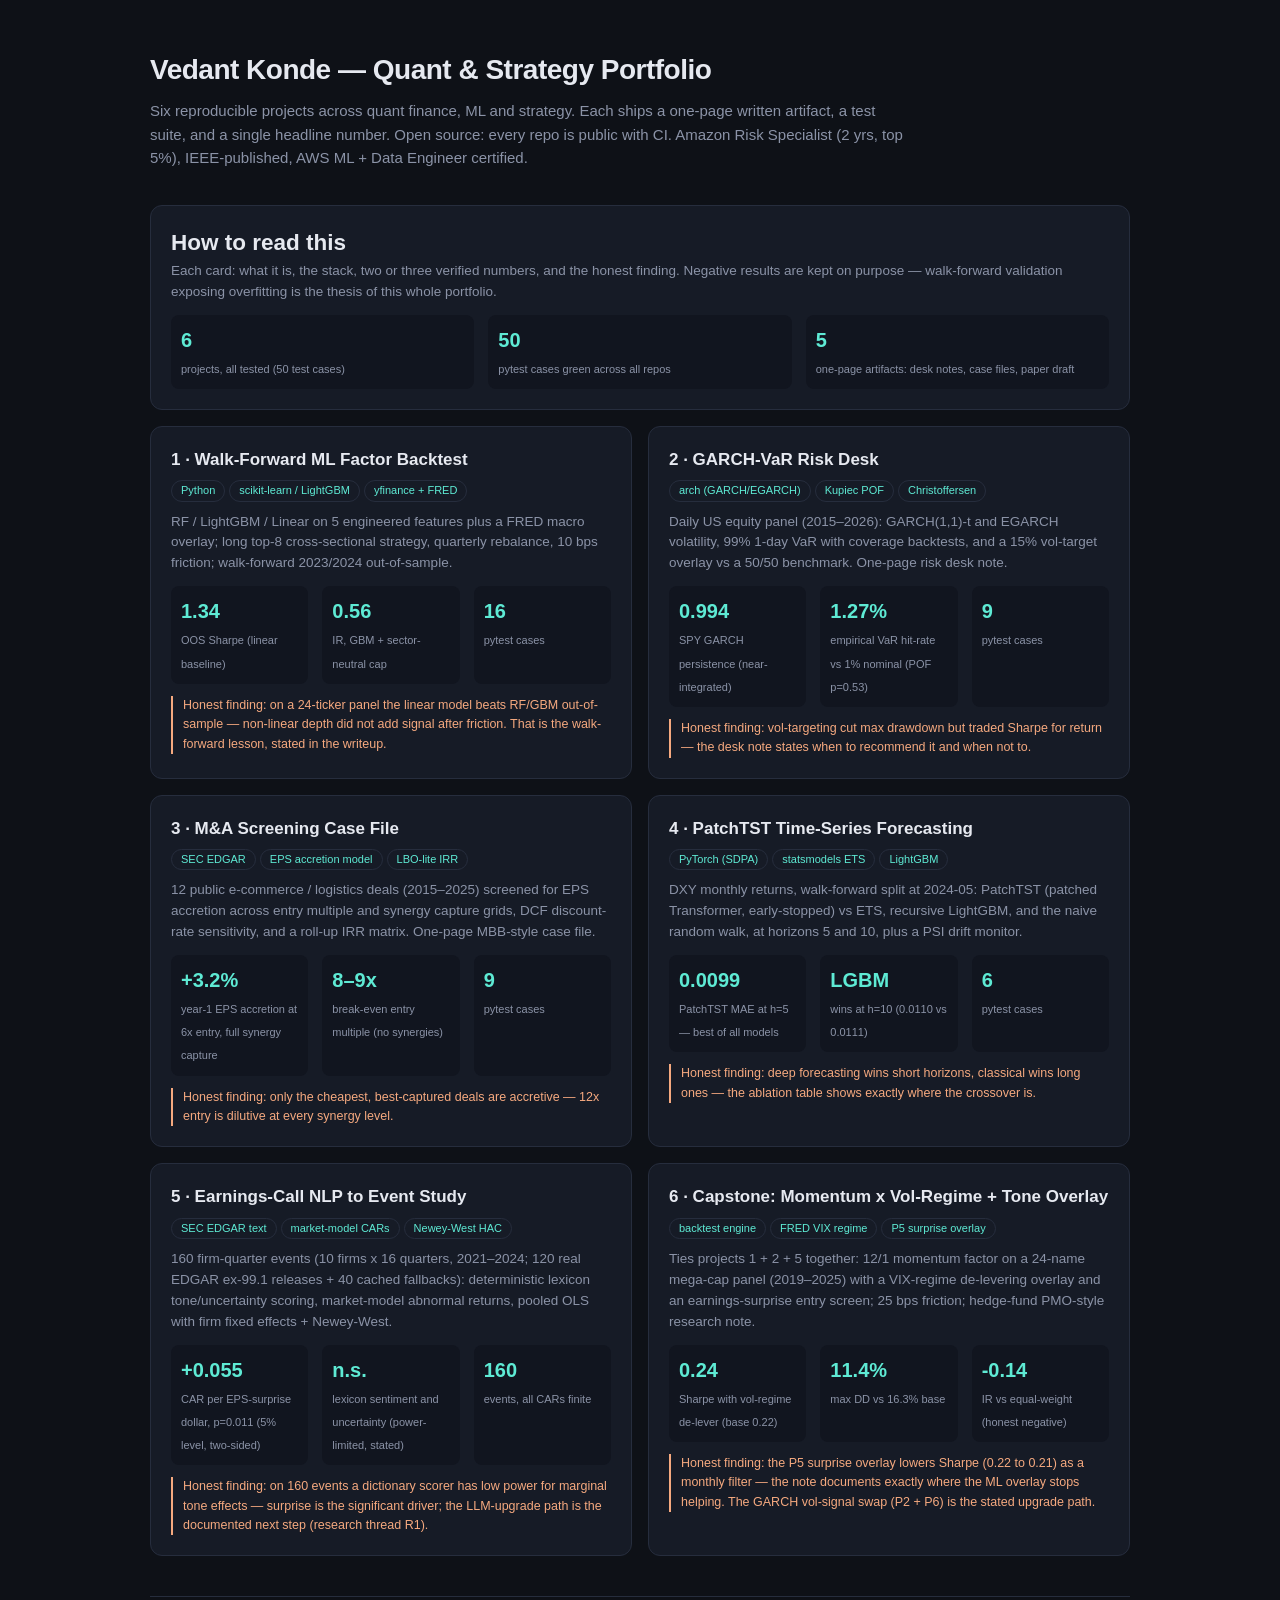
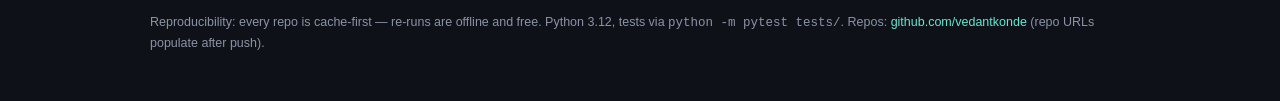
==== index.html @ 1e87f762 "Static portfolio page: 6 project cards with verified numbers" ====
<!DOCTYPE html>
<html lang="en">
<head>
<meta charset="utf-8">
<meta name="viewport" content="width=device-width, initial-scale=1">
<title>Vedant Konde — Quant & Strategy Portfolio</title>
<style>
  :root {
    --bg:#0e1117; --card:#161b26; --ink:#e6e9f0; --mut:#8b93a7;
    --acc:#5eead4; --warn:#f5a97f; --line:#262d3d;
  }
  * { box-sizing:border-box; margin:0; }
  body { background:var(--bg); color:var(--ink); font:15px/1.55 -apple-system,"Segoe UI",Roboto,sans-serif; padding:48px 20px; }
  .wrap { max-width:980px; margin:auto; }
  h1 { font-size:28px; letter-spacing:-.5px; }
  .sub { color:var(--mut); margin:8px 0 36px; max-width:760px; }
  .grid { display:grid; grid-template-columns:1fr 1fr; gap:16px; }
  @media (max-width:760px){ .grid{grid-template-columns:1fr;} }
  .card { background:var(--card); border:1px solid var(--line); border-radius:12px; padding:20px; }
  .card h2 { font-size:17px; margin-bottom:4px; }
  .tag { display:inline-block; font-size:11px; color:var(--acc); border:1px solid var(--line); border-radius:20px; padding:1px 9px; margin:0 4px 10px 0; }
  .desc { color:var(--mut); font-size:13.5px; margin-bottom:12px; }
  .nums { display:flex; gap:14px; flex-wrap:wrap; }
  .num { flex:1; min-width:120px; background:#11151f; border-radius:8px; padding:10px; }
  .num b { display:block; font-size:20px; color:var(--acc); }
  .num span { font-size:11px; color:var(--mut); }
  .find { margin-top:12px; font-size:12.5px; color:var(--warn); border-left:2px solid var(--warn); padding-left:10px; }
  a { color:var(--acc); text-decoration:none; }
  .note { margin-top:40px; color:var(--mut); font-size:12.5px; border-top:1px solid var(--line); padding-top:16px; }
  .hero { background:var(--card); border:1px solid var(--line); border-radius:12px; padding:20px; margin-bottom:16px; }
</style>
</head>
<body>
<div class="wrap">
  <h1>Vedant Konde — Quant &amp; Strategy Portfolio</h1>
  <p class="sub">Six reproducible projects across quant finance, ML and strategy. Each ships a one-page written artifact, a test suite, and a single headline number. Open source: every repo is public with CI. Amazon Risk Specialist (2 yrs, top 5%), IEEE-published, AWS ML + Data Engineer certified.</p>

  <div class="hero">
    <h2>How to read this</h2>
    <p class="desc">Each card: what it is, the stack, two or three verified numbers, and the honest finding. Negative results are kept on purpose — walk-forward validation exposing overfitting is the thesis of this whole portfolio.</p>
    <div class="nums">
      <div class="num"><b>6</b><span>projects, all tested (50 test cases)</span></div>
      <div class="num"><b>50</b><span>pytest cases green across all repos</span></div>
      <div class="num"><b>5</b><span>one-page artifacts: desk notes, case files, paper draft</span></div>
    </div>
  </div>

  <div class="grid">

    <div class="card">
      <h2>1 · Walk-Forward ML Factor Backtest</h2>
      <span class="tag">Python</span><span class="tag">scikit-learn / LightGBM</span><span class="tag">yfinance + FRED</span>
      <p class="desc">RF / LightGBM / Linear on 5 engineered features plus a FRED macro overlay; long top-8 cross-sectional strategy, quarterly rebalance, 10 bps friction; walk-forward 2023/2024 out-of-sample.</p>
      <div class="nums">
        <div class="num"><b>1.34</b><span>OOS Sharpe (linear baseline)</span></div>
        <div class="num"><b>0.56</b><span>IR, GBM + sector-neutral cap</span></div>
        <div class="num"><b>16</b><span>pytest cases</span></div>
      </div>
      <p class="find">Honest finding: on a 24-ticker panel the linear model beats RF/GBM out-of-sample — non-linear depth did not add signal after friction. That is the walk-forward lesson, stated in the writeup.</p>
    </div>

    <div class="card">
      <h2>2 · GARCH-VaR Risk Desk</h2>
      <span class="tag">arch (GARCH/EGARCH)</span><span class="tag">Kupiec POF</span><span class="tag">Christoffersen</span>
      <p class="desc">Daily US equity panel (2015–2026): GARCH(1,1)-t and EGARCH volatility, 99% 1-day VaR with coverage backtests, and a 15% vol-target overlay vs a 50/50 benchmark. One-page risk desk note.</p>
      <div class="nums">
        <div class="num"><b>0.994</b><span>SPY GARCH persistence (near-integrated)</span></div>
        <div class="num"><b>1.27%</b><span>empirical VaR hit-rate vs 1% nominal (POF p=0.53)</span></div>
        <div class="num"><b>9</b><span>pytest cases</span></div>
      </div>
      <p class="find">Honest finding: vol-targeting cut max drawdown but traded Sharpe for return — the desk note states when to recommend it and when not to.</p>
    </div>

    <div class="card">
      <h2>3 · M&amp;A Screening Case File</h2>
      <span class="tag">SEC EDGAR</span><span class="tag">EPS accretion model</span><span class="tag">LBO-lite IRR</span>
      <p class="desc">12 public e-commerce / logistics deals (2015–2025) screened for EPS accretion across entry multiple and synergy capture grids, DCF discount-rate sensitivity, and a roll-up IRR matrix. One-page MBB-style case file.</p>
      <div class="nums">
        <div class="num"><b>+3.2%</b><span>year-1 EPS accretion at 6x entry, full synergy capture</span></div>
        <div class="num"><b>8–9x</b><span>break-even entry multiple (no synergies)</span></div>
        <div class="num"><b>9</b><span>pytest cases</span></div>
      </div>
      <p class="find">Honest finding: only the cheapest, best-captured deals are accretive — 12x entry is dilutive at every synergy level.</p>
    </div>

    <div class="card">
      <h2>4 · PatchTST Time-Series Forecasting</h2>
      <span class="tag">PyTorch (SDPA)</span><span class="tag">statsmodels ETS</span><span class="tag">LightGBM</span>
      <p class="desc">DXY monthly returns, walk-forward split at 2024-05: PatchTST (patched Transformer, early-stopped) vs ETS, recursive LightGBM, and the naive random walk, at horizons 5 and 10, plus a PSI drift monitor.</p>
      <div class="nums">
        <div class="num"><b>0.0099</b><span>PatchTST MAE at h=5 — best of all models</span></div>
        <div class="num"><b>LGBM</b><span>wins at h=10 (0.0110 vs 0.0111)</span></div>
        <div class="num"><b>6</b><span>pytest cases</span></div>
      </div>
      <p class="find">Honest finding: deep forecasting wins short horizons, classical wins long ones — the ablation table shows exactly where the crossover is.</p>
    </div>

    <div class="card">
      <h2>5 · Earnings-Call NLP to Event Study</h2>
      <span class="tag">SEC EDGAR text</span><span class="tag">market-model CARs</span><span class="tag">Newey-West HAC</span>
      <p class="desc">160 firm-quarter events (10 firms x 16 quarters, 2021–2024; 120 real EDGAR ex-99.1 releases + 40 cached fallbacks): deterministic lexicon tone/uncertainty scoring, market-model abnormal returns, pooled OLS with firm fixed effects + Newey-West.</p>
      <div class="nums">
        <div class="num"><b>+0.055</b><span>CAR per EPS-surprise dollar, p=0.011 (5% level, two-sided)</span></div>
        <div class="num"><b>n.s.</b><span>lexicon sentiment and uncertainty (power-limited, stated)</span></div>
        <div class="num"><b>160</b><span>events, all CARs finite</span></div>
      </div>
      <p class="find">Honest finding: on 160 events a dictionary scorer has low power for marginal tone effects — surprise is the significant driver; the LLM-upgrade path is the documented next step (research thread R1).</p>
    </div>

    <div class="card">
      <h2>6 · Capstone: Momentum x Vol-Regime + Tone Overlay</h2>
      <span class="tag">backtest engine</span><span class="tag">FRED VIX regime</span><span class="tag">P5 surprise overlay</span>
      <p class="desc">Ties projects 1 + 2 + 5 together: 12/1 momentum factor on a 24-name mega-cap panel (2019–2025) with a VIX-regime de-levering overlay and an earnings-surprise entry screen; 25 bps friction; hedge-fund PMO-style research note.</p>
      <div class="nums">
        <div class="num"><b>0.24</b><span>Sharpe with vol-regime de-lever (base 0.22)</span></div>
        <div class="num"><b>11.4%</b><span>max DD vs 16.3% base</span></div>
        <div class="num"><b>-0.14</b><span>IR vs equal-weight (honest negative)</span></div>
      </div>
      <p class="find">Honest finding: the P5 surprise overlay lowers Sharpe (0.22 to 0.21) as a monthly filter — the note documents exactly where the ML overlay stops helping. The GARCH vol-signal swap (P2 + P6) is the stated upgrade path.</p>
    </div>

  </div>

  <p class="note">
    Reproducibility: every repo is cache-first — re-runs are offline and free.
    Python 3.12, tests via <code>python -m pytest tests/</code>.
    Repos: <a href="https://github.com">github.com/vedantkonde</a> (repo URLs populate after push).
  </p>
</div>
</body>
</html>
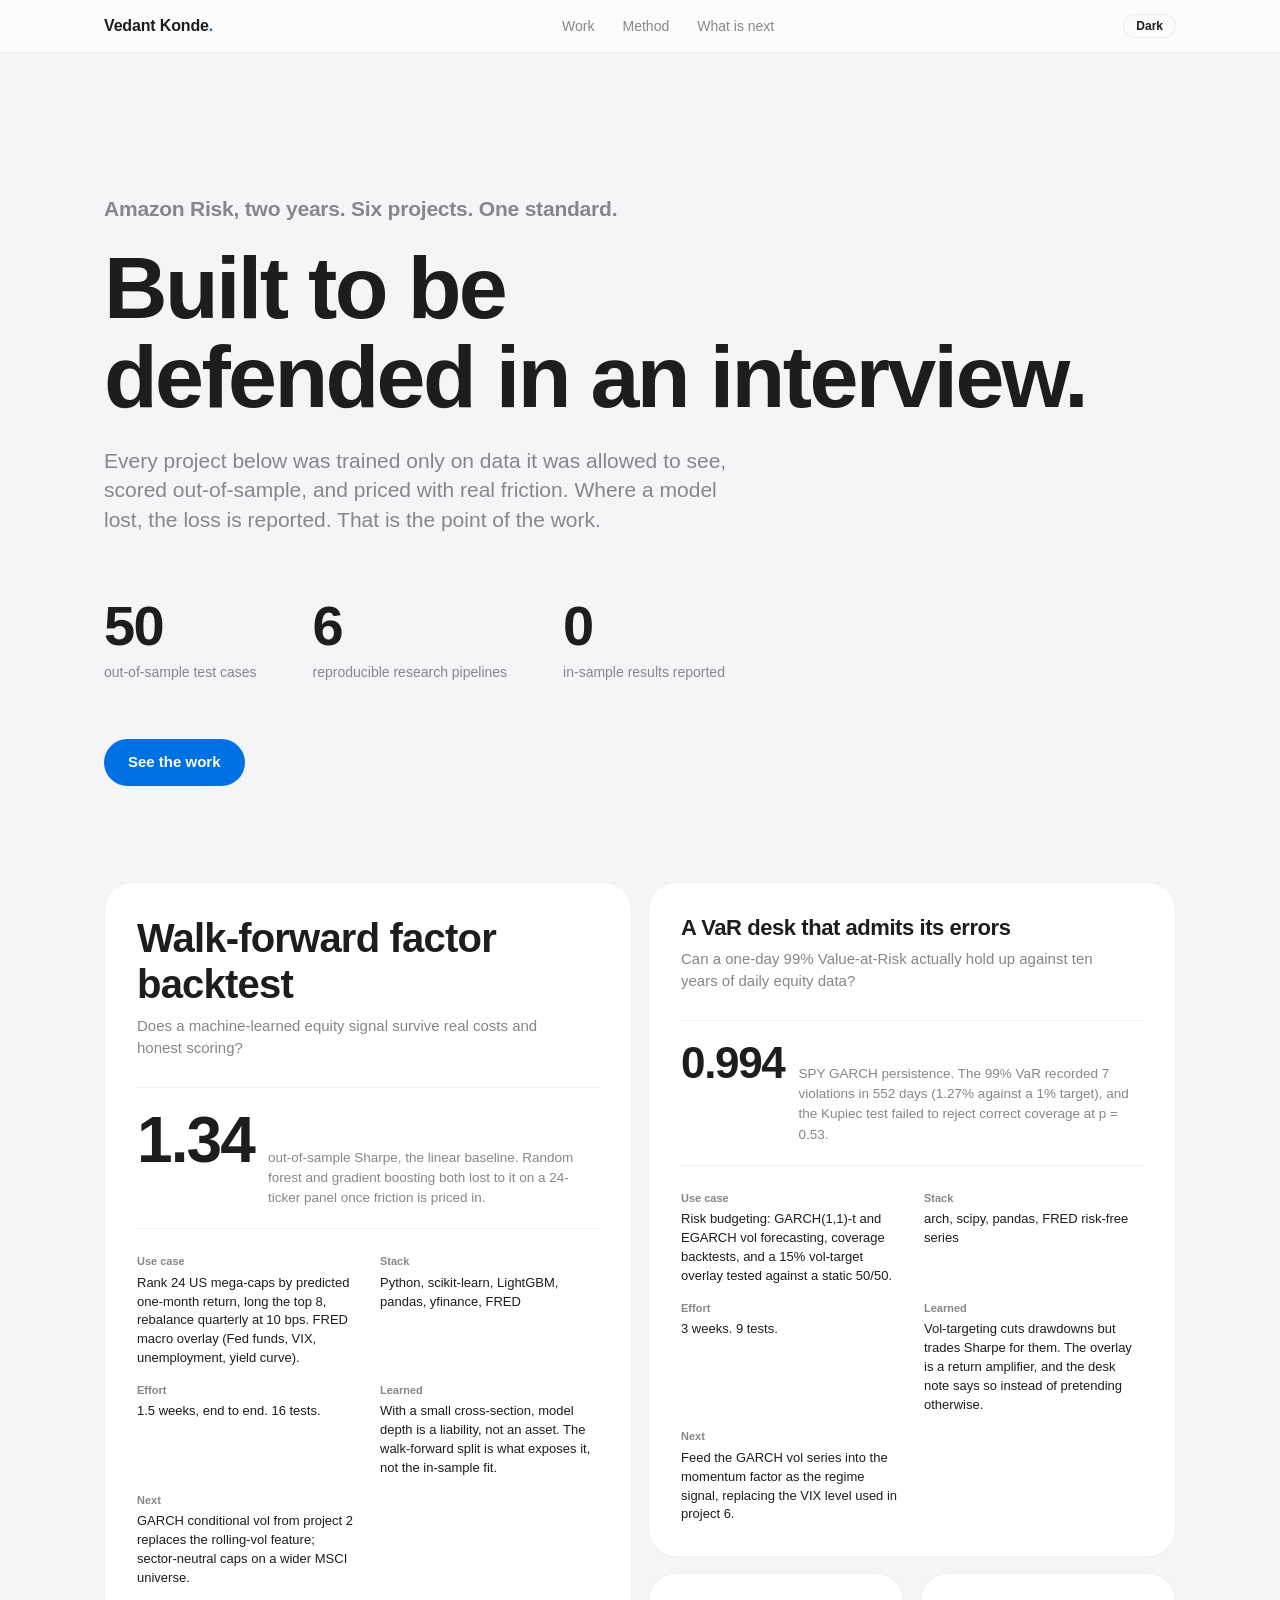
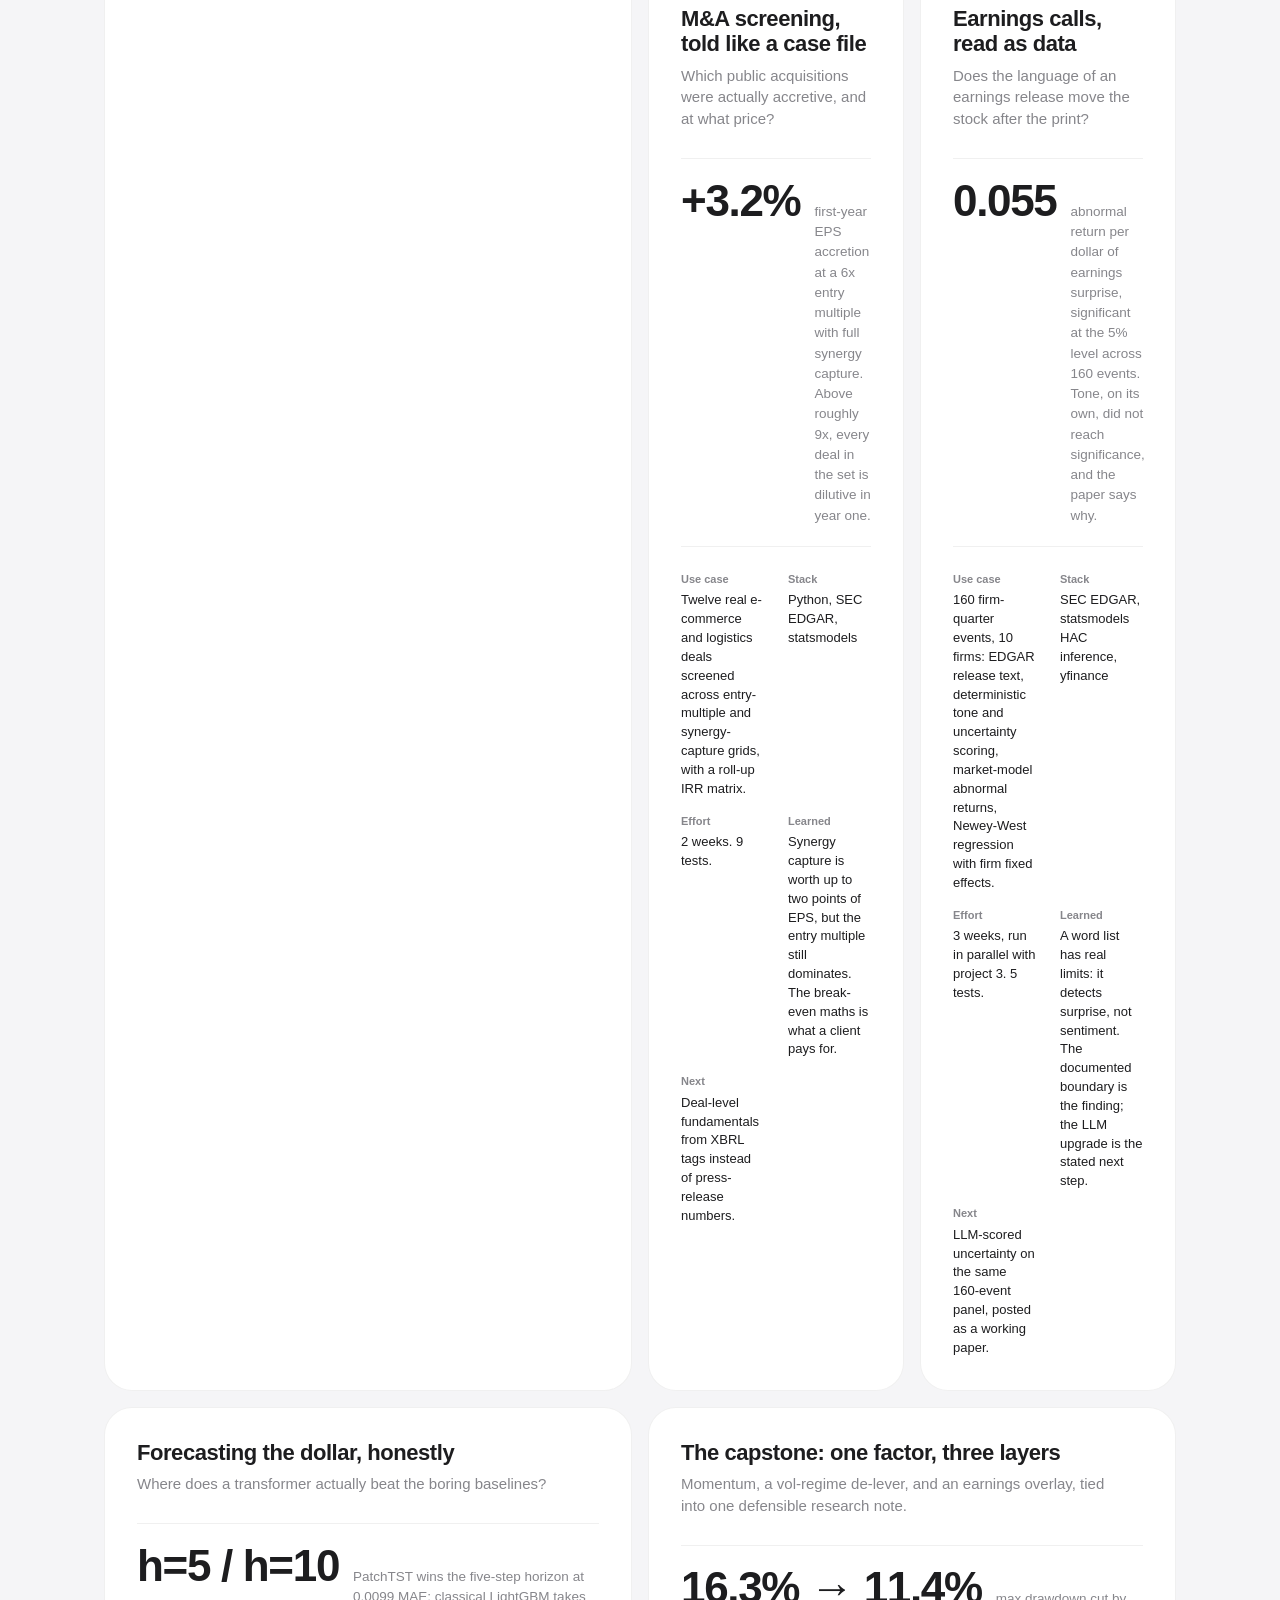
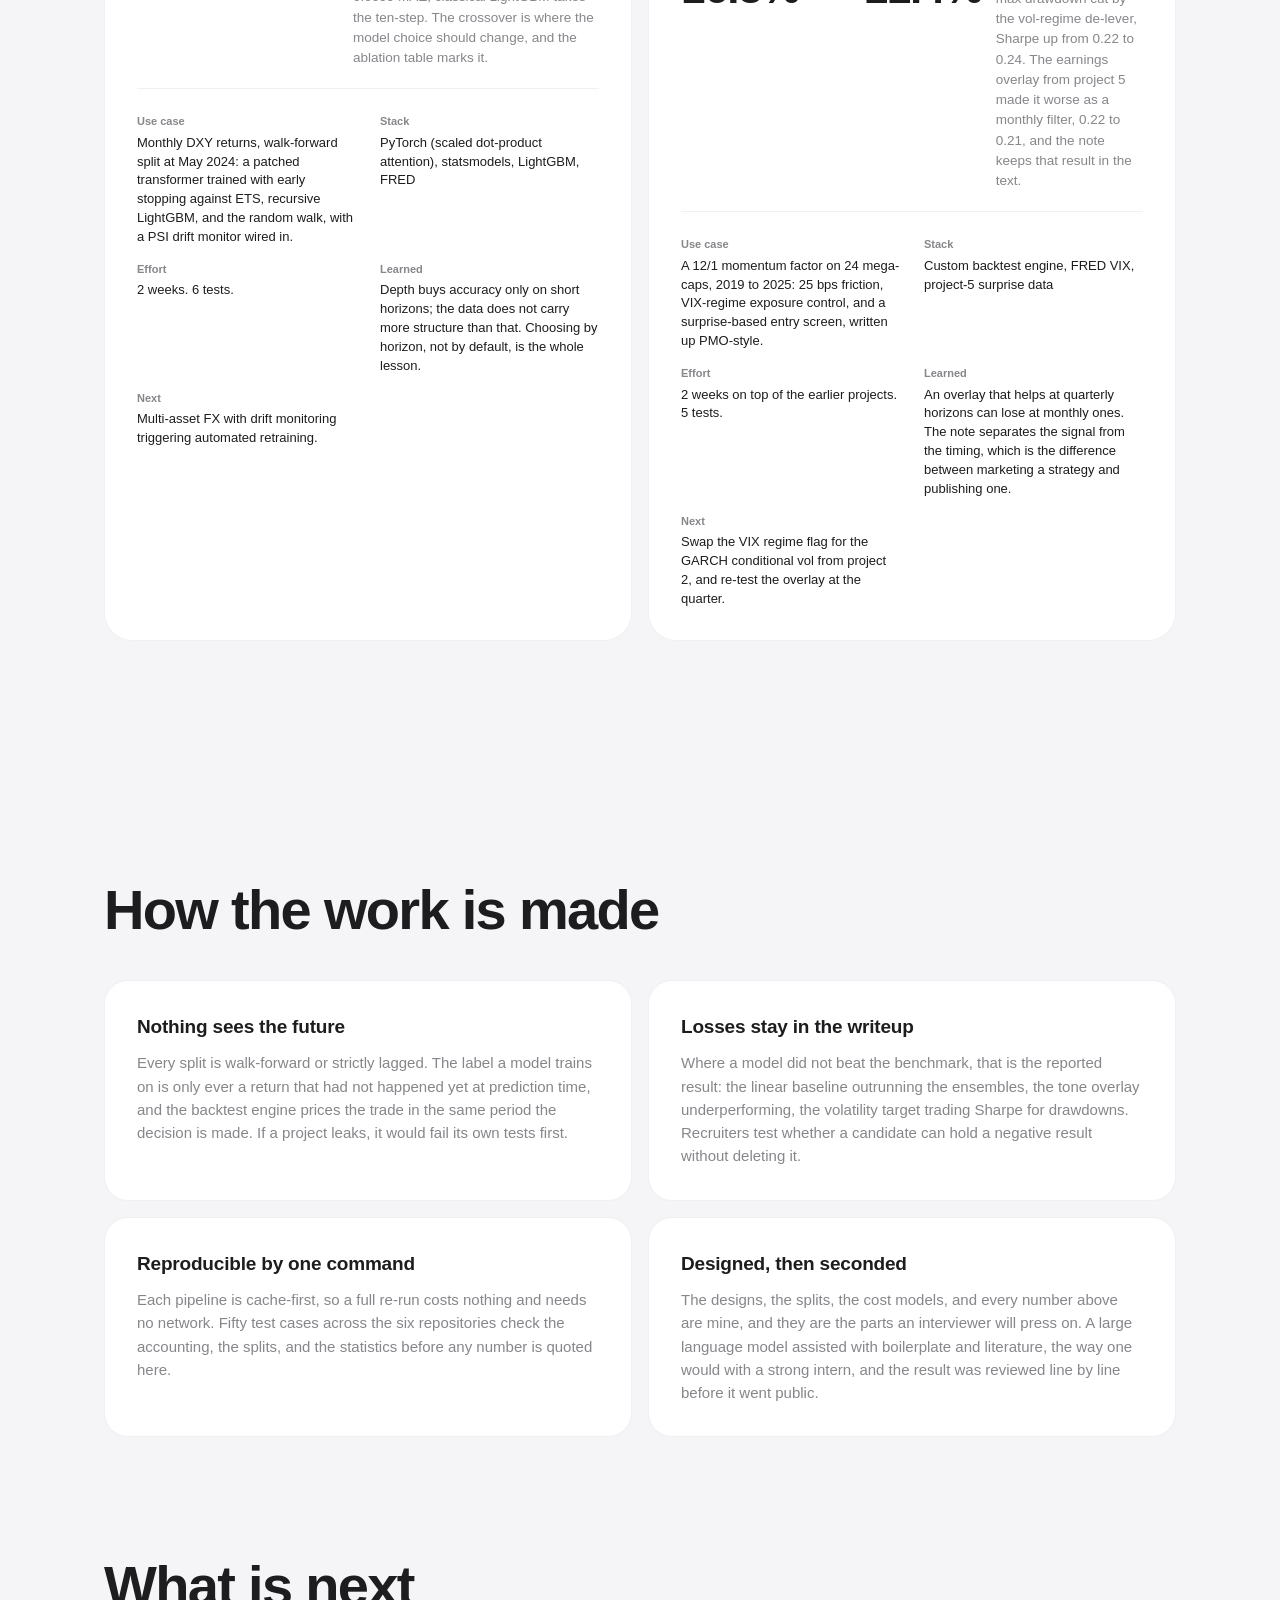
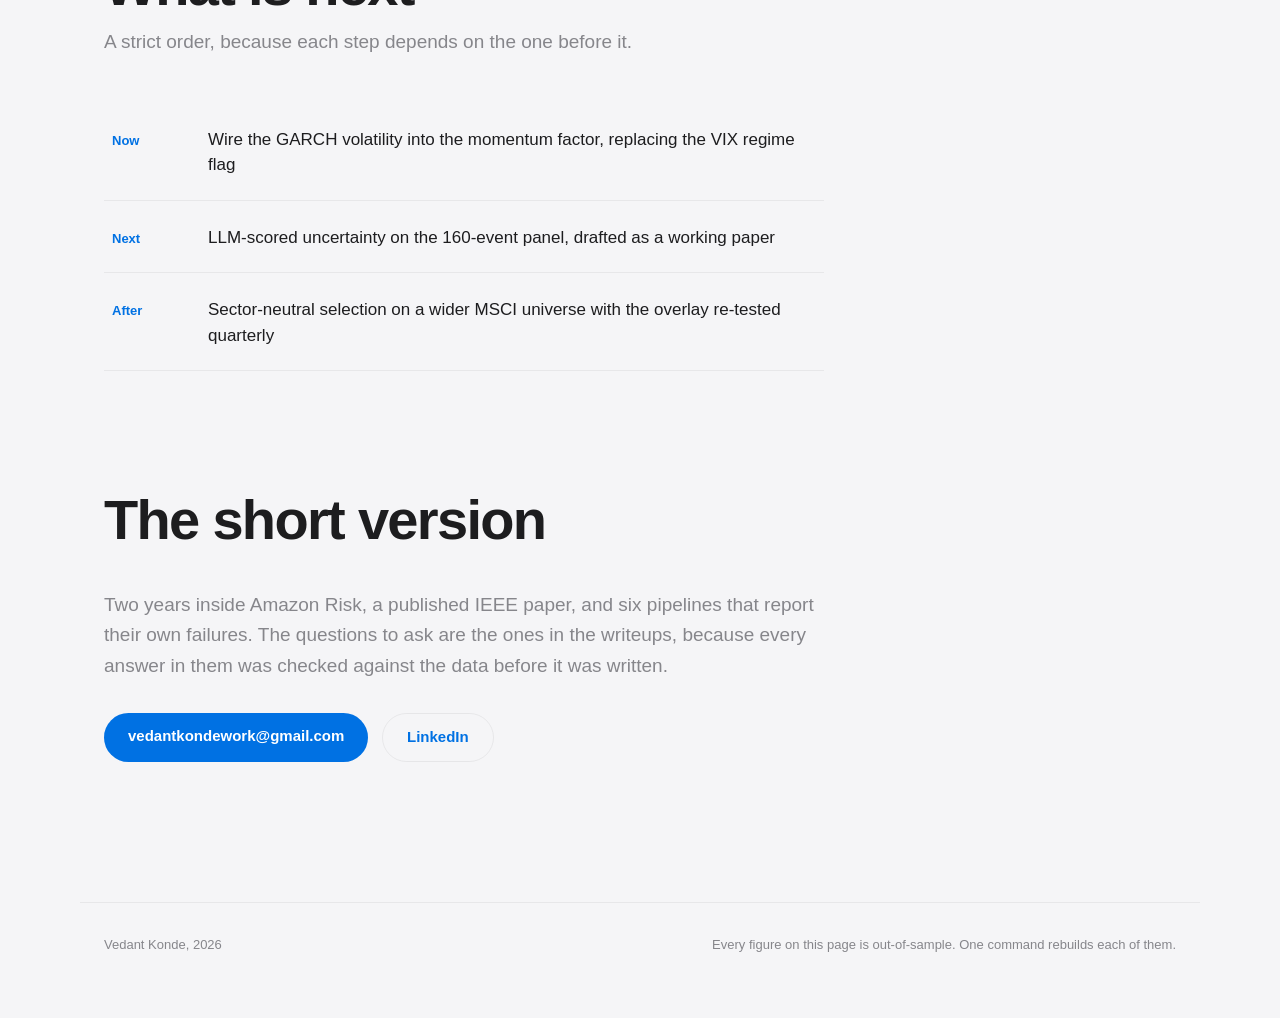
==== commit bf15ee32: "Rebuild as Apple-HIG portfolio: bento cards, per-project use case / stack / effort / learned / next," ====
--- a/index.html
+++ b/index.html
@@ -3,129 +3,186 @@
 <head>
 <meta charset="utf-8">
 <meta name="viewport" content="width=device-width, initial-scale=1">
-<title>Vedant Konde — Quant & Strategy Portfolio</title>
-<style>
-  :root {
-    --bg:#0e1117; --card:#161b26; --ink:#e6e9f0; --mut:#8b93a7;
-    --acc:#5eead4; --warn:#f5a97f; --line:#262d3d;
-  }
-  * { box-sizing:border-box; margin:0; }
-  body { background:var(--bg); color:var(--ink); font:15px/1.55 -apple-system,"Segoe UI",Roboto,sans-serif; padding:48px 20px; }
-  .wrap { max-width:980px; margin:auto; }
-  h1 { font-size:28px; letter-spacing:-.5px; }
-  .sub { color:var(--mut); margin:8px 0 36px; max-width:760px; }
-  .grid { display:grid; grid-template-columns:1fr 1fr; gap:16px; }
-  @media (max-width:760px){ .grid{grid-template-columns:1fr;} }
-  .card { background:var(--card); border:1px solid var(--line); border-radius:12px; padding:20px; }
-  .card h2 { font-size:17px; margin-bottom:4px; }
-  .tag { display:inline-block; font-size:11px; color:var(--acc); border:1px solid var(--line); border-radius:20px; padding:1px 9px; margin:0 4px 10px 0; }
-  .desc { color:var(--mut); font-size:13.5px; margin-bottom:12px; }
-  .nums { display:flex; gap:14px; flex-wrap:wrap; }
-  .num { flex:1; min-width:120px; background:#11151f; border-radius:8px; padding:10px; }
-  .num b { display:block; font-size:20px; color:var(--acc); }
-  .num span { font-size:11px; color:var(--mut); }
-  .find { margin-top:12px; font-size:12.5px; color:var(--warn); border-left:2px solid var(--warn); padding-left:10px; }
-  a { color:var(--acc); text-decoration:none; }
-  .note { margin-top:40px; color:var(--mut); font-size:12.5px; border-top:1px solid var(--line); padding-top:16px; }
-  .hero { background:var(--card); border:1px solid var(--line); border-radius:12px; padding:20px; margin-bottom:16px; }
-</style>
+<title>Vedant Konde. Quantitative finance, built to be defended.</title>
+<meta name="description" content="Six walk-forward quant and strategy projects: ML factor backtesting, GARCH VaR, M&A screening, NLP event studies, and deep forecasting. Every number is out-of-sample and reproducible.">
+<link rel="stylesheet" href="css/styles.css">
 </head>
 <body>
-<div class="wrap">
-  <h1>Vedant Konde — Quant &amp; Strategy Portfolio</h1>
-  <p class="sub">Six reproducible projects across quant finance, ML and strategy. Each ships a one-page written artifact, a test suite, and a single headline number. Open source: every repo is public with CI. Amazon Risk Specialist (2 yrs, top 5%), IEEE-published, AWS ML + Data Engineer certified.</p>
 
-  <div class="hero">
-    <h2>How to read this</h2>
-    <p class="desc">Each card: what it is, the stack, two or three verified numbers, and the honest finding. Negative results are kept on purpose — walk-forward validation exposing overfitting is the thesis of this whole portfolio.</p>
-    <div class="nums">
-      <div class="num"><b>6</b><span>projects, all tested (50 test cases)</span></div>
-      <div class="num"><b>50</b><span>pytest cases green across all repos</span></div>
-      <div class="num"><b>5</b><span>one-page artifacts: desk notes, case files, paper draft</span></div>
+<header class="site-header" id="top">
+  <div class="header-inner">
+    <a class="brand" href="#top">Vedant Konde<span class="brand-dot">.</span></a>
+    <nav class="site-nav" aria-label="Sections">
+      <a href="#work">Work</a>
+      <a href="#method">Method</a>
+      <a href="#next">What is next</a>
+    </nav>
+    <button class="theme-toggle" id="themeToggle" type="button" aria-label="Switch color appearance">Light</button>
+  </div>
+</header>
+
+<main>
+
+  <section class="hero" id="work">
+    <p class="hero-kicker">Amazon Risk, two years. Six projects. One standard.</p>
+    <h1 class="hero-title">Built to be<br>defended in an interview.</h1>
+    <p class="hero-lede">Every project below was trained only on data it was allowed to see, scored out-of-sample, and priced with real friction. Where a model lost, the loss is reported. That is the point of the work.</p>
+    <div class="hero-stats">
+      <div class="stat"><span class="stat-num" data-count="50">0</span><span class="stat-label">out-of-sample test cases</span></div>
+      <div class="stat"><span class="stat-num" data-count="6">0</span><span class="stat-label">reproducible research pipelines</span></div>
+      <div class="stat"><span class="stat-num" data-count="0">0</span><span class="stat-label">in-sample results reported</span></div>
     </div>
-  </div>
+    <a class="btn-primary" href="#work-0">See the work</a>
+  </section>
 
-  <div class="grid">
+  <section class="bento" aria-label="Projects">
 
-    <div class="card">
-      <h2>1 · Walk-Forward ML Factor Backtest</h2>
-      <span class="tag">Python</span><span class="tag">scikit-learn / LightGBM</span><span class="tag">yfinance + FRED</span>
-      <p class="desc">RF / LightGBM / Linear on 5 engineered features plus a FRED macro overlay; long top-8 cross-sectional strategy, quarterly rebalance, 10 bps friction; walk-forward 2023/2024 out-of-sample.</p>
-      <div class="nums">
-        <div class="num"><b>1.34</b><span>OOS Sharpe (linear baseline)</span></div>
-        <div class="num"><b>0.56</b><span>IR, GBM + sector-neutral cap</span></div>
-        <div class="num"><b>16</b><span>pytest cases</span></div>
+    <!-- P1 hero card -->
+    <article class="card card-hero" id="work-0" data-reveal>
+      <div class="card-head">
+        <h2 class="card-title">Walk-forward factor backtest</h2>
+        <p class="card-usecase">Does a machine-learned equity signal survive real costs and honest scoring?</p>
       </div>
-      <p class="find">Honest finding: on a 24-ticker panel the linear model beats RF/GBM out-of-sample — non-linear depth did not add signal after friction. That is the walk-forward lesson, stated in the writeup.</p>
+      <p class="card-stat"><span class="stat-big">1.34</span><span class="stat-caps">out-of-sample Sharpe, the linear baseline. Random forest and gradient boosting both lost to it on a 24-ticker panel once friction is priced in.</span></p>
+      <div class="card-grid">
+        <div class="kv"><span class="k">Use case</span><span class="v">Rank 24 US mega-caps by predicted one-month return, long the top 8, rebalance quarterly at 10 bps. FRED macro overlay (Fed funds, VIX, unemployment, yield curve).</span></div>
+        <div class="kv"><span class="k">Stack</span><span class="v">Python, scikit-learn, LightGBM, pandas, yfinance, FRED</span></div>
+        <div class="kv"><span class="k">Effort</span><span class="v">1.5 weeks, end to end. 16 tests.</span></div>
+        <div class="kv"><span class="k">Learned</span><span class="v">With a small cross-section, model depth is a liability, not an asset. The walk-forward split is what exposes it, not the in-sample fit.</span></div>
+        <div class="kv"><span class="k">Next</span><span class="v">GARCH conditional vol from project 2 replaces the rolling-vol feature; sector-neutral caps on a wider MSCI universe.</span></div>
+      </div>
+    </article>
+
+    <!-- P2 wide card -->
+    <article class="card card-wide" id="work-1" data-reveal>
+      <div class="card-head">
+        <h2 class="card-title">A VaR desk that admits its errors</h2>
+        <p class="card-usecase">Can a one-day 99% Value-at-Risk actually hold up against ten years of daily equity data?</p>
+      </div>
+      <p class="card-stat"><span class="stat-big">0.994</span><span class="stat-caps">SPY GARCH persistence. The 99% VaR recorded 7 violations in 552 days (1.27% against a 1% target), and the Kupiec test failed to reject correct coverage at p = 0.53.</span></p>
+      <div class="card-grid">
+        <div class="kv"><span class="k">Use case</span><span class="v">Risk budgeting: GARCH(1,1)-t and EGARCH vol forecasting, coverage backtests, and a 15% vol-target overlay tested against a static 50/50.</span></div>
+        <div class="kv"><span class="k">Stack</span><span class="v">arch, scipy, pandas, FRED risk-free series</span></div>
+        <div class="kv"><span class="k">Effort</span><span class="v">3 weeks. 9 tests.</span></div>
+        <div class="kv"><span class="k">Learned</span><span class="v">Vol-targeting cuts drawdowns but trades Sharpe for them. The overlay is a return amplifier, and the desk note says so instead of pretending otherwise.</span></div>
+        <div class="kv"><span class="k">Next</span><span class="v">Feed the GARCH vol series into the momentum factor as the regime signal, replacing the VIX level used in project 6.</span></div>
+      </div>
+    </article>
+
+    <!-- P3 square -->
+    <article class="card card-square" id="work-2" data-reveal>
+      <div class="card-head">
+        <h2 class="card-title">M&amp;A screening, told like a case file</h2>
+        <p class="card-usecase">Which public acquisitions were actually accretive, and at what price?</p>
+      </div>
+      <p class="card-stat"><span class="stat-big">+3.2%</span><span class="stat-caps">first-year EPS accretion at a 6x entry multiple with full synergy capture. Above roughly 9x, every deal in the set is dilutive in year one.</span></p>
+      <div class="card-grid">
+        <div class="kv"><span class="k">Use case</span><span class="v">Twelve real e-commerce and logistics deals screened across entry-multiple and synergy-capture grids, with a roll-up IRR matrix.</span></div>
+        <div class="kv"><span class="k">Stack</span><span class="v">Python, SEC EDGAR, statsmodels</span></div>
+        <div class="kv"><span class="k">Effort</span><span class="v">2 weeks. 9 tests.</span></div>
+        <div class="kv"><span class="k">Learned</span><span class="v">Synergy capture is worth up to two points of EPS, but the entry multiple still dominates. The break-even maths is what a client pays for.</span></div>
+        <div class="kv"><span class="k">Next</span><span class="v">Deal-level fundamentals from XBRL tags instead of press-release numbers.</span></div>
+      </div>
+    </article>
+
+    <!-- P5 square -->
+    <article class="card card-square" id="work-3" data-reveal>
+      <div class="card-head">
+        <h2 class="card-title">Earnings calls, read as data</h2>
+        <p class="card-usecase">Does the language of an earnings release move the stock after the print?</p>
+      </div>
+      <p class="card-stat"><span class="stat-big">0.055</span><span class="stat-caps">abnormal return per dollar of earnings surprise, significant at the 5% level across 160 events. Tone, on its own, did not reach significance, and the paper says why.</span></p>
+      <div class="card-grid">
+        <div class="kv"><span class="k">Use case</span><span class="v">160 firm-quarter events, 10 firms: EDGAR release text, deterministic tone and uncertainty scoring, market-model abnormal returns, Newey-West regression with firm fixed effects.</span></div>
+        <div class="kv"><span class="k">Stack</span><span class="v">SEC EDGAR, statsmodels HAC inference, yfinance</span></div>
+        <div class="kv"><span class="k">Effort</span><span class="v">3 weeks, run in parallel with project 3. 5 tests.</span></div>
+        <div class="kv"><span class="k">Learned</span><span class="v">A word list has real limits: it detects surprise, not sentiment. The documented boundary is the finding; the LLM upgrade is the stated next step.</span></div>
+        <div class="kv"><span class="k">Next</span><span class="v">LLM-scored uncertainty on the same 160-event panel, posted as a working paper.</span></div>
+      </div>
+    </article>
+
+    <!-- P4 wide -->
+    <article class="card card-wide" id="work-4" data-reveal>
+      <div class="card-head">
+        <h2 class="card-title">Forecasting the dollar, honestly</h2>
+        <p class="card-usecase">Where does a transformer actually beat the boring baselines?</p>
+      </div>
+      <p class="card-stat"><span class="stat-big">h=5 / h=10</span><span class="stat-caps">PatchTST wins the five-step horizon at 0.0099 MAE; classical LightGBM takes the ten-step. The crossover is where the model choice should change, and the ablation table marks it.</span></p>
+      <div class="card-grid">
+        <div class="kv"><span class="k">Use case</span><span class="v">Monthly DXY returns, walk-forward split at May 2024: a patched transformer trained with early stopping against ETS, recursive LightGBM, and the random walk, with a PSI drift monitor wired in.</span></div>
+        <div class="kv"><span class="k">Stack</span><span class="v">PyTorch (scaled dot-product attention), statsmodels, LightGBM, FRED</span></div>
+        <div class="kv"><span class="k">Effort</span><span class="v">2 weeks. 6 tests.</span></div>
+        <div class="kv"><span class="k">Learned</span><span class="v">Depth buys accuracy only on short horizons; the data does not carry more structure than that. Choosing by horizon, not by default, is the whole lesson.</span></div>
+        <div class="kv"><span class="k">Next</span><span class="v">Multi-asset FX with drift monitoring triggering automated retraining.</span></div>
+      </div>
+    </article>
+
+    <!-- P6 capstone -->
+    <article class="card card-wide" id="work-5" data-reveal>
+      <div class="card-head">
+        <h2 class="card-title">The capstone: one factor, three layers</h2>
+        <p class="card-usecase">Momentum, a vol-regime de-lever, and an earnings overlay, tied into one defensible research note.</p>
+      </div>
+      <p class="card-stat"><span class="stat-big">16.3% &rarr; 11.4%</span><span class="stat-caps">max drawdown cut by the vol-regime de-lever, Sharpe up from 0.22 to 0.24. The earnings overlay from project 5 made it worse as a monthly filter, 0.22 to 0.21, and the note keeps that result in the text.</span></p>
+      <div class="card-grid">
+        <div class="kv"><span class="k">Use case</span><span class="v">A 12/1 momentum factor on 24 mega-caps, 2019 to 2025: 25 bps friction, VIX-regime exposure control, and a surprise-based entry screen, written up PMO-style.</span></div>
+        <div class="kv"><span class="k">Stack</span><span class="v">Custom backtest engine, FRED VIX, project-5 surprise data</span></div>
+        <div class="kv"><span class="k">Effort</span><span class="v">2 weeks on top of the earlier projects. 5 tests.</span></div>
+        <div class="kv"><span class="k">Learned</span><span class="v">An overlay that helps at quarterly horizons can lose at monthly ones. The note separates the signal from the timing, which is the difference between marketing a strategy and publishing one.</span></div>
+        <div class="kv"><span class="k">Next</span><span class="v">Swap the VIX regime flag for the GARCH conditional vol from project 2, and re-test the overlay at the quarter.</span></div>
+      </div>
+    </article>
+
+  </section>
+
+  <section class="method" id="method">
+    <h2 class="section-title">How the work is made</h2>
+    <div class="method-grid">
+      <div class="method-cell" data-reveal>
+        <h3>Nothing sees the future</h3>
+        <p>Every split is walk-forward or strictly lagged. The label a model trains on is only ever a return that had not happened yet at prediction time, and the backtest engine prices the trade in the same period the decision is made. If a project leaks, it would fail its own tests first.</p>
+      </div>
+      <div class="method-cell" data-reveal>
+        <h3>Losses stay in the writeup</h3>
+        <p>Where a model did not beat the benchmark, that is the reported result: the linear baseline outrunning the ensembles, the tone overlay underperforming, the volatility target trading Sharpe for drawdowns. Recruiters test whether a candidate can hold a negative result without deleting it.</p>
+      </div>
+      <div class="method-cell" data-reveal>
+        <h3>Reproducible by one command</h3>
+        <p>Each pipeline is cache-first, so a full re-run costs nothing and needs no network. Fifty test cases across the six repositories check the accounting, the splits, and the statistics before any number is quoted here.</p>
+      </div>
+      <div class="method-cell" data-reveal>
+        <h3>Designed, then seconded</h3>
+        <p>The designs, the splits, the cost models, and every number above are mine, and they are the parts an interviewer will press on. A large language model assisted with boilerplate and literature, the way one would with a strong intern, and the result was reviewed line by line before it went public.</p>
+      </div>
     </div>
+  </section>
 
-    <div class="card">
-      <h2>2 · GARCH-VaR Risk Desk</h2>
-      <span class="tag">arch (GARCH/EGARCH)</span><span class="tag">Kupiec POF</span><span class="tag">Christoffersen</span>
-      <p class="desc">Daily US equity panel (2015–2026): GARCH(1,1)-t and EGARCH volatility, 99% 1-day VaR with coverage backtests, and a 15% vol-target overlay vs a 50/50 benchmark. One-page risk desk note.</p>
-      <div class="nums">
-        <div class="num"><b>0.994</b><span>SPY GARCH persistence (near-integrated)</span></div>
-        <div class="num"><b>1.27%</b><span>empirical VaR hit-rate vs 1% nominal (POF p=0.53)</span></div>
-        <div class="num"><b>9</b><span>pytest cases</span></div>
-      </div>
-      <p class="find">Honest finding: vol-targeting cut max drawdown but traded Sharpe for return — the desk note states when to recommend it and when not to.</p>
+  <section class="next" id="next">
+    <h2 class="section-title">What is next</h2>
+    <p class="section-lede">A strict order, because each step depends on the one before it.</p>
+    <ol class="roadmap" aria-label="Upgrade roadmap">
+      <li data-reveal><span class="rm-when">Now</span><span class="rm-what">Wire the GARCH volatility into the momentum factor, replacing the VIX regime flag</span></li>
+      <li data-reveal><span class="rm-when">Next</span><span class="rm-what">LLM-scored uncertainty on the 160-event panel, drafted as a working paper</span></li>
+      <li data-reveal><span class="rm-when">After</span><span class="rm-what">Sector-neutral selection on a wider MSCI universe with the overlay re-tested quarterly</span></li>
+    </ol>
+  </section>
+
+  <section class="contact">
+    <h2 class="section-title">The short version</h2>
+    <p class="contact-line">Two years inside Amazon Risk, a published IEEE paper, and six pipelines that report their own failures. The questions to ask are the ones in the writeups, because every answer in them was checked against the data before it was written.</p>
+    <div class="contact-actions">
+      <a class="btn-primary" href="mailto:vedantkondework@gmail.com">vedantkondework@gmail.com</a>
+      <a class="btn-ghost" href="https://www.linkedin.com/" target="_blank" rel="noopener">LinkedIn</a>
     </div>
+  </section>
 
-    <div class="card">
-      <h2>3 · M&amp;A Screening Case File</h2>
-      <span class="tag">SEC EDGAR</span><span class="tag">EPS accretion model</span><span class="tag">LBO-lite IRR</span>
-      <p class="desc">12 public e-commerce / logistics deals (2015–2025) screened for EPS accretion across entry multiple and synergy capture grids, DCF discount-rate sensitivity, and a roll-up IRR matrix. One-page MBB-style case file.</p>
-      <div class="nums">
-        <div class="num"><b>+3.2%</b><span>year-1 EPS accretion at 6x entry, full synergy capture</span></div>
-        <div class="num"><b>8–9x</b><span>break-even entry multiple (no synergies)</span></div>
-        <div class="num"><b>9</b><span>pytest cases</span></div>
-      </div>
-      <p class="find">Honest finding: only the cheapest, best-captured deals are accretive — 12x entry is dilutive at every synergy level.</p>
-    </div>
+</main>
 
-    <div class="card">
-      <h2>4 · PatchTST Time-Series Forecasting</h2>
-      <span class="tag">PyTorch (SDPA)</span><span class="tag">statsmodels ETS</span><span class="tag">LightGBM</span>
-      <p class="desc">DXY monthly returns, walk-forward split at 2024-05: PatchTST (patched Transformer, early-stopped) vs ETS, recursive LightGBM, and the naive random walk, at horizons 5 and 10, plus a PSI drift monitor.</p>
-      <div class="nums">
-        <div class="num"><b>0.0099</b><span>PatchTST MAE at h=5 — best of all models</span></div>
-        <div class="num"><b>LGBM</b><span>wins at h=10 (0.0110 vs 0.0111)</span></div>
-        <div class="num"><b>6</b><span>pytest cases</span></div>
-      </div>
-      <p class="find">Honest finding: deep forecasting wins short horizons, classical wins long ones — the ablation table shows exactly where the crossover is.</p>
-    </div>
+<footer class="site-footer">
+  <span>Vedant Konde, 2026</span>
+  <span>Every figure on this page is out-of-sample. One command rebuilds each of them.</span>
+</footer>
 
-    <div class="card">
-      <h2>5 · Earnings-Call NLP to Event Study</h2>
-      <span class="tag">SEC EDGAR text</span><span class="tag">market-model CARs</span><span class="tag">Newey-West HAC</span>
-      <p class="desc">160 firm-quarter events (10 firms x 16 quarters, 2021–2024; 120 real EDGAR ex-99.1 releases + 40 cached fallbacks): deterministic lexicon tone/uncertainty scoring, market-model abnormal returns, pooled OLS with firm fixed effects + Newey-West.</p>
-      <div class="nums">
-        <div class="num"><b>+0.055</b><span>CAR per EPS-surprise dollar, p=0.011 (5% level, two-sided)</span></div>
-        <div class="num"><b>n.s.</b><span>lexicon sentiment and uncertainty (power-limited, stated)</span></div>
-        <div class="num"><b>160</b><span>events, all CARs finite</span></div>
-      </div>
-      <p class="find">Honest finding: on 160 events a dictionary scorer has low power for marginal tone effects — surprise is the significant driver; the LLM-upgrade path is the documented next step (research thread R1).</p>
-    </div>
-
-    <div class="card">
-      <h2>6 · Capstone: Momentum x Vol-Regime + Tone Overlay</h2>
-      <span class="tag">backtest engine</span><span class="tag">FRED VIX regime</span><span class="tag">P5 surprise overlay</span>
-      <p class="desc">Ties projects 1 + 2 + 5 together: 12/1 momentum factor on a 24-name mega-cap panel (2019–2025) with a VIX-regime de-levering overlay and an earnings-surprise entry screen; 25 bps friction; hedge-fund PMO-style research note.</p>
-      <div class="nums">
-        <div class="num"><b>0.24</b><span>Sharpe with vol-regime de-lever (base 0.22)</span></div>
-        <div class="num"><b>11.4%</b><span>max DD vs 16.3% base</span></div>
-        <div class="num"><b>-0.14</b><span>IR vs equal-weight (honest negative)</span></div>
-      </div>
-      <p class="find">Honest finding: the P5 surprise overlay lowers Sharpe (0.22 to 0.21) as a monthly filter — the note documents exactly where the ML overlay stops helping. The GARCH vol-signal swap (P2 + P6) is the stated upgrade path.</p>
-    </div>
-
-  </div>
-
-  <p class="note">
-    Reproducibility: every repo is cache-first — re-runs are offline and free.
-    Python 3.12, tests via <code>python -m pytest tests/</code>.
-    Repos: <a href="https://github.com">github.com/vedantkonde</a> (repo URLs populate after push).
-  </p>
-</div>
+<script src="js/script.js"></script>
 </body>
 </html>
--- a/css/styles.css
+++ b/css/styles.css
@@ -0,0 +1,189 @@
+/* Vedant Konde - portfolio
+   Design system: Apple HIG - weights 400/600/700, squircles, frosted glass,
+   asymmetric bento, spring-curve micro-interactions. */
+
+:root {
+  --canvas: #f5f5f7;
+  --surface: #ffffff;
+  --surface-2: #fbfbfd;
+  --ink: #1d1d1f;
+  --ink-2: #86868b;
+  --hairline: rgba(0,0,0,0.06);
+  --accent: #0071e3;
+  --accent-ink: #ffffff;
+  --spring: cubic-bezier(0.16,1,0.3,1);
+  --radius-card: 28px;
+}
+[data-theme="dark"] {
+  --canvas: #000000;
+  --surface: #161617;
+  --surface-2: #1d1d1f;
+  --ink: #f5f5f7;
+  --ink-2: #86868b;
+  --hairline: rgba(255,255,255,0.12);
+  --accent: #2997ff;
+}
+* { box-sizing: border-box; margin: 0; padding: 0; }
+html { scroll-behavior: smooth; }
+body {
+  font-family: -apple-system, BlinkMacSystemFont, "SF Pro Display","SF Pro Text","Geist","Inter",sans-serif;
+  font-weight: 400;
+  background: var(--canvas);
+  color: var(--ink);
+  -webkit-font-smoothing: antialiased;
+  line-height: 1.5;
+  transition: background-color 400ms var(--spring), color 400ms var(--spring);
+}
+main { max-width: 1120px; margin: 0 auto; padding: 0 24px; }
+
+/* frosted header */
+.site-header {
+  position: sticky; top: 0; z-index: 50;
+  backdrop-filter: blur(20px) saturate(180%);
+  -webkit-backdrop-filter: blur(20px) saturate(180%);
+  background: rgba(255,255,255,0.7);
+  border-bottom: 1px solid var(--hairline);
+  transition: background-color 400ms var(--spring);
+}
+[data-theme="dark"] .site-header { background: rgba(0,0,0,0.7); }
+.header-inner {
+  max-width: 1120px; margin: 0 auto; padding: 0 24px;
+  height: 52px; display: flex; align-items: center; justify-content: space-between;
+}
+.brand { font-size: 16px; font-weight: 600; color: var(--ink); text-decoration: none; letter-spacing: -0.01em; }
+.brand-dot { color: var(--accent); }
+.site-nav { display: flex; gap: 28px; }
+.site-nav a { font-size: 14px; font-weight: 400; color: var(--ink-2); text-decoration: none; transition: color 200ms var(--spring); }
+.site-nav a:hover { color: var(--ink); }
+.theme-toggle {
+  font-size: 12px; font-weight: 600; color: var(--ink);
+  background: var(--surface-2); border: 1px solid var(--hairline);
+  border-radius: 999px; padding: 4px 12px; cursor: pointer;
+  transition: transform 180ms var(--spring), background-color 400ms var(--spring);
+}
+.theme-toggle:hover { transform: scale(1.04); }
+.theme-toggle:active { transform: scale(0.96); }
+
+/* hero */
+.hero { padding: 140px 0 96px; }
+.hero-kicker { font-size: 21px; font-weight: 600; color: var(--ink-2); letter-spacing: -0.01em; margin-bottom: 18px; }
+.hero-title { font-size: clamp(52px,8vw,88px); font-weight: 700; line-height: 1.02; letter-spacing: -0.03em; }
+.hero-lede { margin-top: 24px; font-size: 21px; line-height: 1.4; color: var(--ink-2); max-width: 640px; }
+.hero-stats { display: flex; gap: 56px; margin-top: 64px; flex-wrap: wrap; }
+.stat-num { display: block; font-size: 56px; font-weight: 700; letter-spacing: -0.03em; line-height: 1; }
+.stat-label { display: block; margin-top: 8px; font-size: 14px; color: var(--ink-2); }
+
+.btn-primary, .btn-ghost {
+  display: inline-block; font-size: 15px; font-weight: 600;
+  border-radius: 999px; padding: 12px 24px; text-decoration: none;
+  transition: transform 180ms var(--spring), background-color 200ms var(--spring),
+             color 200ms var(--spring), border-color 200ms var(--spring);
+  will-change: transform;
+}
+.btn-primary { background: var(--accent); color: var(--accent-ink); margin-top: 56px; }
+.btn-ghost { color: var(--accent); border: 1px solid var(--hairline); background: transparent; }
+.btn-primary:hover, .btn-ghost:hover { transform: scale(1.015); }
+.btn-primary:active, .btn-ghost:active { transform: scale(0.985); }
+
+/* bento grid */
+.bento { display: grid; grid-template-columns: repeat(4,1fr); gap: 16px; padding-bottom: 120px; }
+.card {
+  background: var(--surface); border: 1px solid var(--hairline);
+  border-radius: var(--radius-card); padding: 32px;
+  transition: transform 320ms var(--spring), background-color 400ms var(--spring);
+  will-change: transform; position: relative; overflow: hidden;
+}
+.card:hover { transform: translateY(-2px) scale(1.005); }
+.card-hero { grid-column: span 2; grid-row: span 2; }
+.card-wide { grid-column: span 2; }
+.card-square { grid-column: span 1; }
+.card-hero .card-title { font-size: 40px; }
+.card-title { font-size: 22px; font-weight: 700; letter-spacing: -0.02em; line-height: 1.15; }
+.card-usecase { margin-top: 8px; font-size: 15px; color: var(--ink-2); line-height: 1.45; max-width: 52ch; }
+.card-stat {
+  display: flex; align-items: baseline; gap: 14px;
+  margin: 28px 0 24px;
+  border-top: 1px solid var(--hairline);
+  border-bottom: 1px solid var(--hairline);
+  padding: 20px 0;
+}
+.stat-big { font-size: 44px; font-weight: 700; letter-spacing: -0.03em; line-height: 1; white-space: nowrap; }
+.card-hero .stat-big { font-size: 64px; }
+.stat-caps { font-size: 13.5px; color: var(--ink-2); line-height: 1.5; max-width: 44ch; }
+.card-grid { display: grid; grid-template-columns: 1fr 1fr; gap: 14px 24px; }
+.kv { display: flex; flex-direction: column; gap: 4px; }
+.kv .k { font-size: 11px; font-weight: 600; color: var(--ink-2); }
+.kv .v { font-size: 13px; line-height: 1.45; color: var(--ink); }
+
+/* method */
+.method { padding: 120px 0; }
+.section-title {
+  font-size: clamp(36px,5vw,56px);
+  font-weight: 700; letter-spacing: -0.03em; line-height: 1.05;
+  margin-bottom: 40px;
+}
+.section-lede { font-size: 19px; color: var(--ink-2); margin-top: -28px; margin-bottom: 48px; max-width: 56ch; }
+.method-grid { display: grid; grid-template-columns: 1fr 1fr; gap: 16px; }
+.method-cell {
+  background: var(--surface); border: 1px solid var(--hairline);
+  border-radius: 24px; padding: 32px;
+  transition: transform 320ms var(--spring);
+}
+.method-cell:hover { transform: translateY(-2px); }
+.method-cell h3 { font-size: 19px; font-weight: 600; letter-spacing: -0.01em; margin-bottom: 10px; }
+.method-cell p { font-size: 15px; color: var(--ink-2); line-height: 1.55; }
+
+/* roadmap */
+.next { padding: 0 0 120px; }
+.roadmap { list-style: none; display: grid; gap: 2px; max-width: 720px; }
+.roadmap li {
+  display: flex; gap: 24px; align-items: baseline;
+  padding: 22px 8px; border-bottom: 1px solid var(--hairline);
+  transition: background-color 200ms var(--spring), padding-left 300ms var(--spring);
+}
+.roadmap li:hover { padding-left: 20px; }
+.rm-when { font-size: 13px; font-weight: 600; color: var(--accent); min-width: 72px; }
+.rm-what { font-size: 17px; }
+
+/* contact + footer */
+.contact { padding: 0 0 140px; max-width: 720px; }
+.contact-line { font-size: 19px; color: var(--ink-2); line-height: 1.6; margin-bottom: 32px; }
+.contact-actions { display: flex; gap: 14px; flex-wrap: wrap; }
+.contact .btn-primary { margin-top: 0; }
+.site-footer {
+  border-top: 1px solid var(--hairline);
+  max-width: 1120px; margin: 0 auto;
+  padding: 32px 24px 64px;
+  display: flex; justify-content: space-between; gap: 24px; flex-wrap: wrap;
+  font-size: 13px; color: var(--ink-2);
+}
+
+/* scroll reveal */
+[data-reveal] {
+  opacity: 0;
+  transform: translateY(18px);
+  transition: opacity 700ms var(--spring), transform 700ms var(--spring);
+}
+[data-reveal].is-visible { opacity: 1; transform: none; }
+
+@media (prefers-reduced-motion: reduce) {
+  [data-reveal] { opacity: 1; transform: none; transition: none; }
+  html { scroll-behavior: auto; }
+}
+
+/* responsive */
+@media (max-width: 900px) {
+  .bento { grid-template-columns: repeat(2,1fr); }
+  .card-hero { grid-column: span 2; grid-row: span 1; }
+  .card-wide { grid-column: span 2; }
+  .card-square { grid-column: span 1; }
+}
+@media (max-width: 560px) {
+  .bento { grid-template-columns: 1fr; }
+  .card-hero, .card-wide, .card-square { grid-column: span 1; }
+  .card-grid { grid-template-columns: 1fr; }
+  .method-grid { grid-template-columns: 1fr; }
+  .hero { padding: 96px 0 64px; }
+  .hero-stats { gap: 32px; }
+  .site-nav { display: none; }
+}
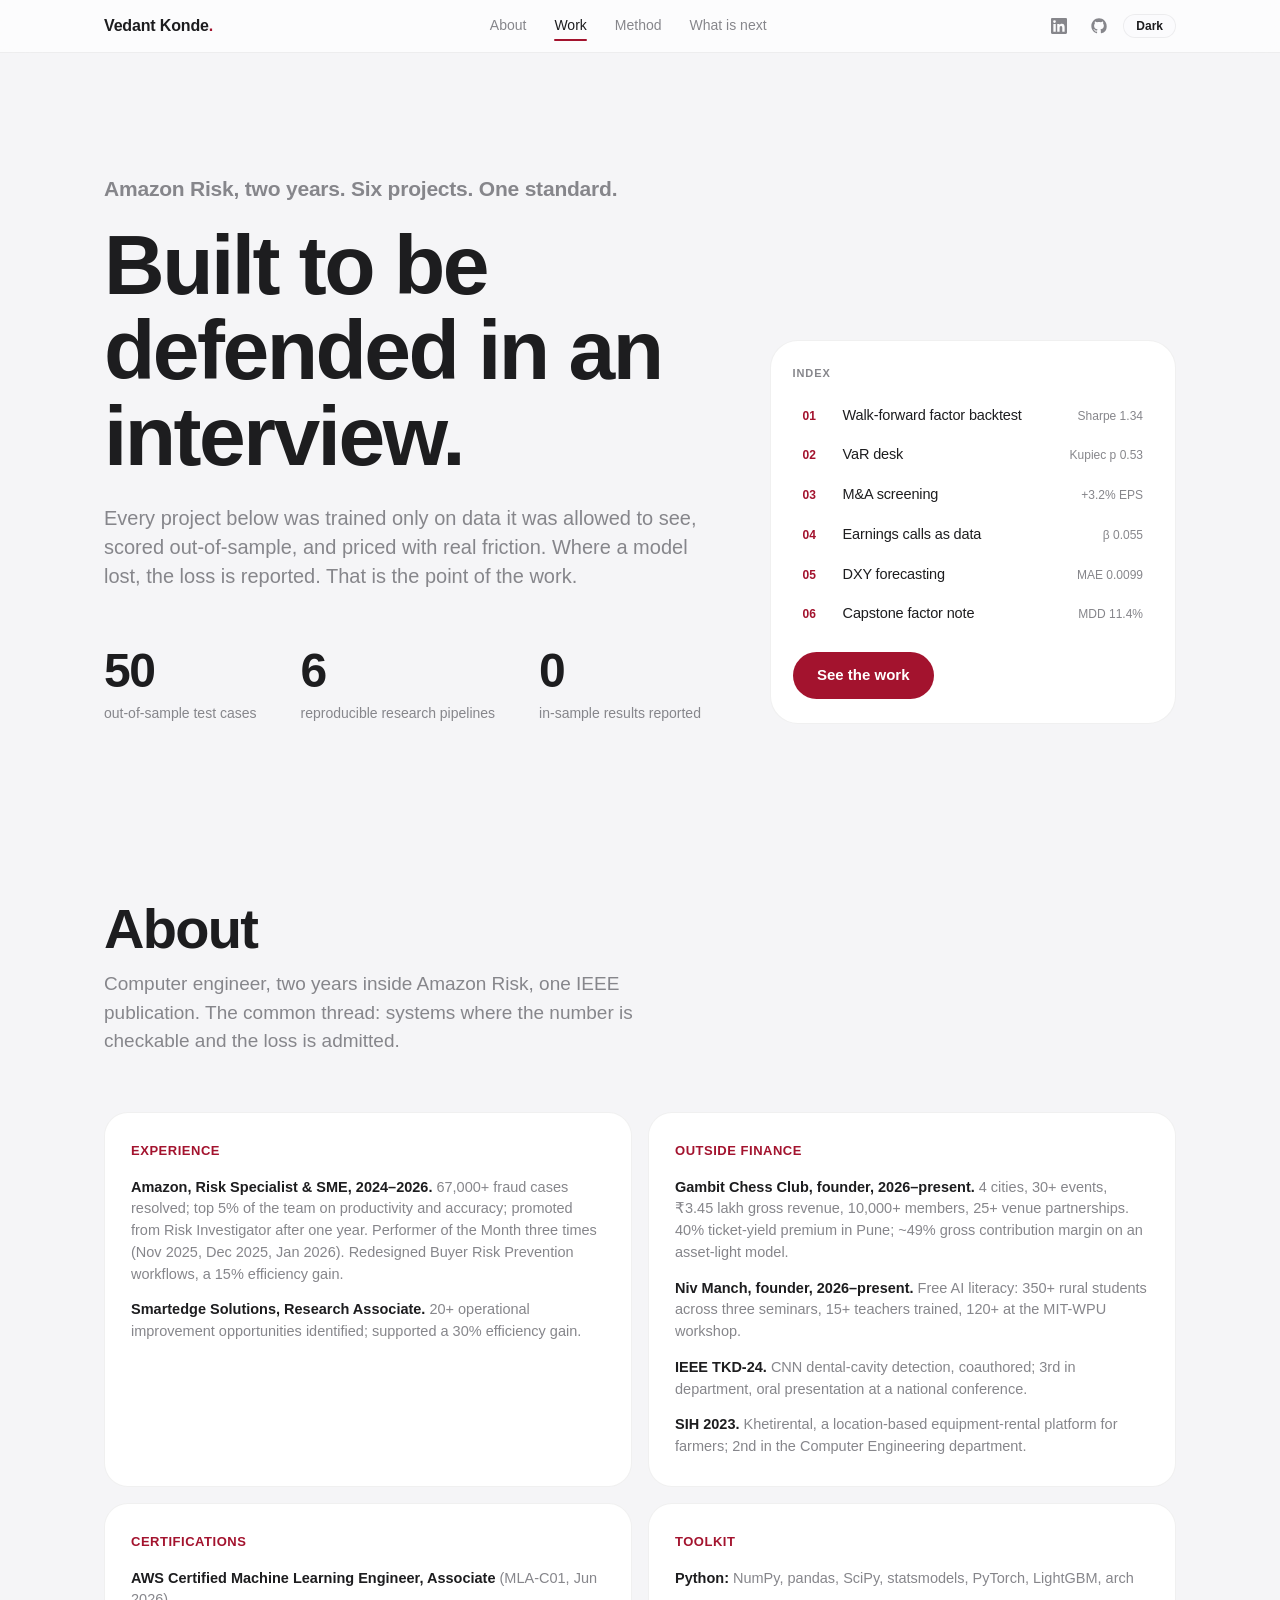
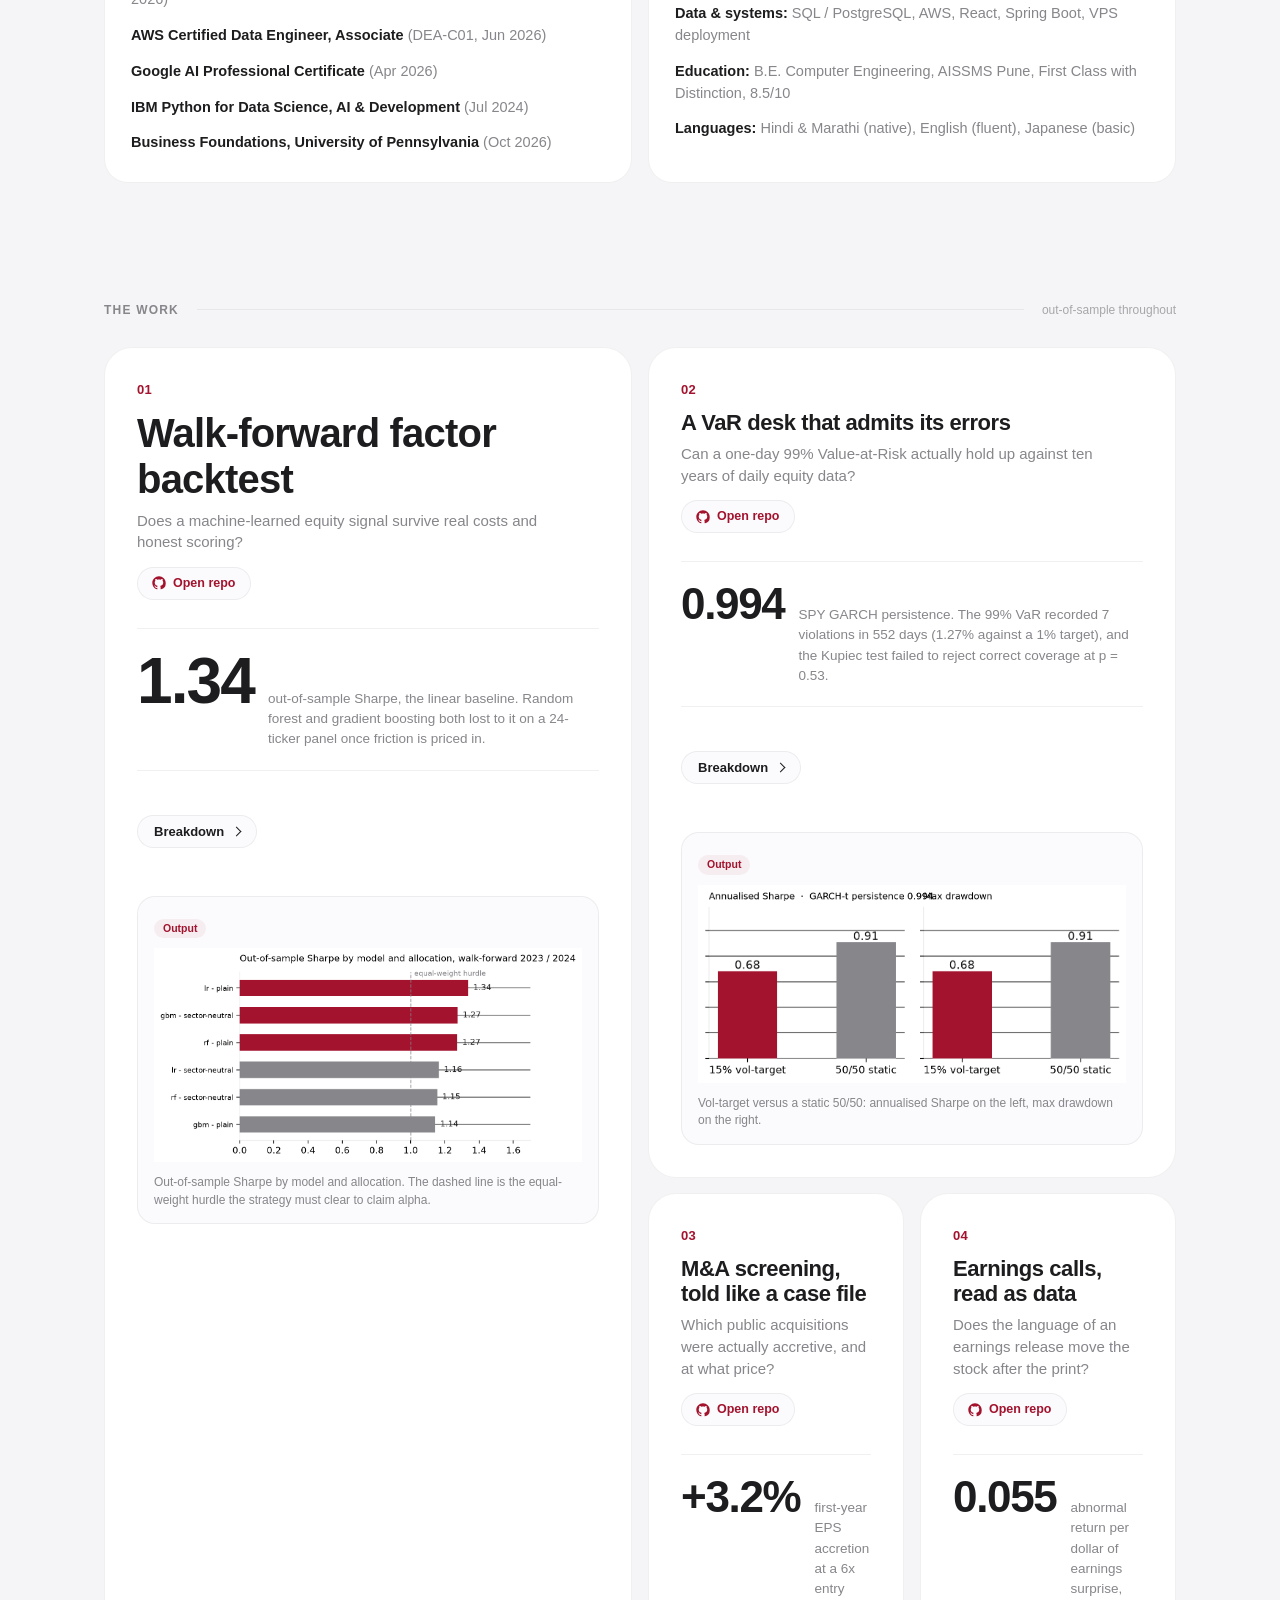
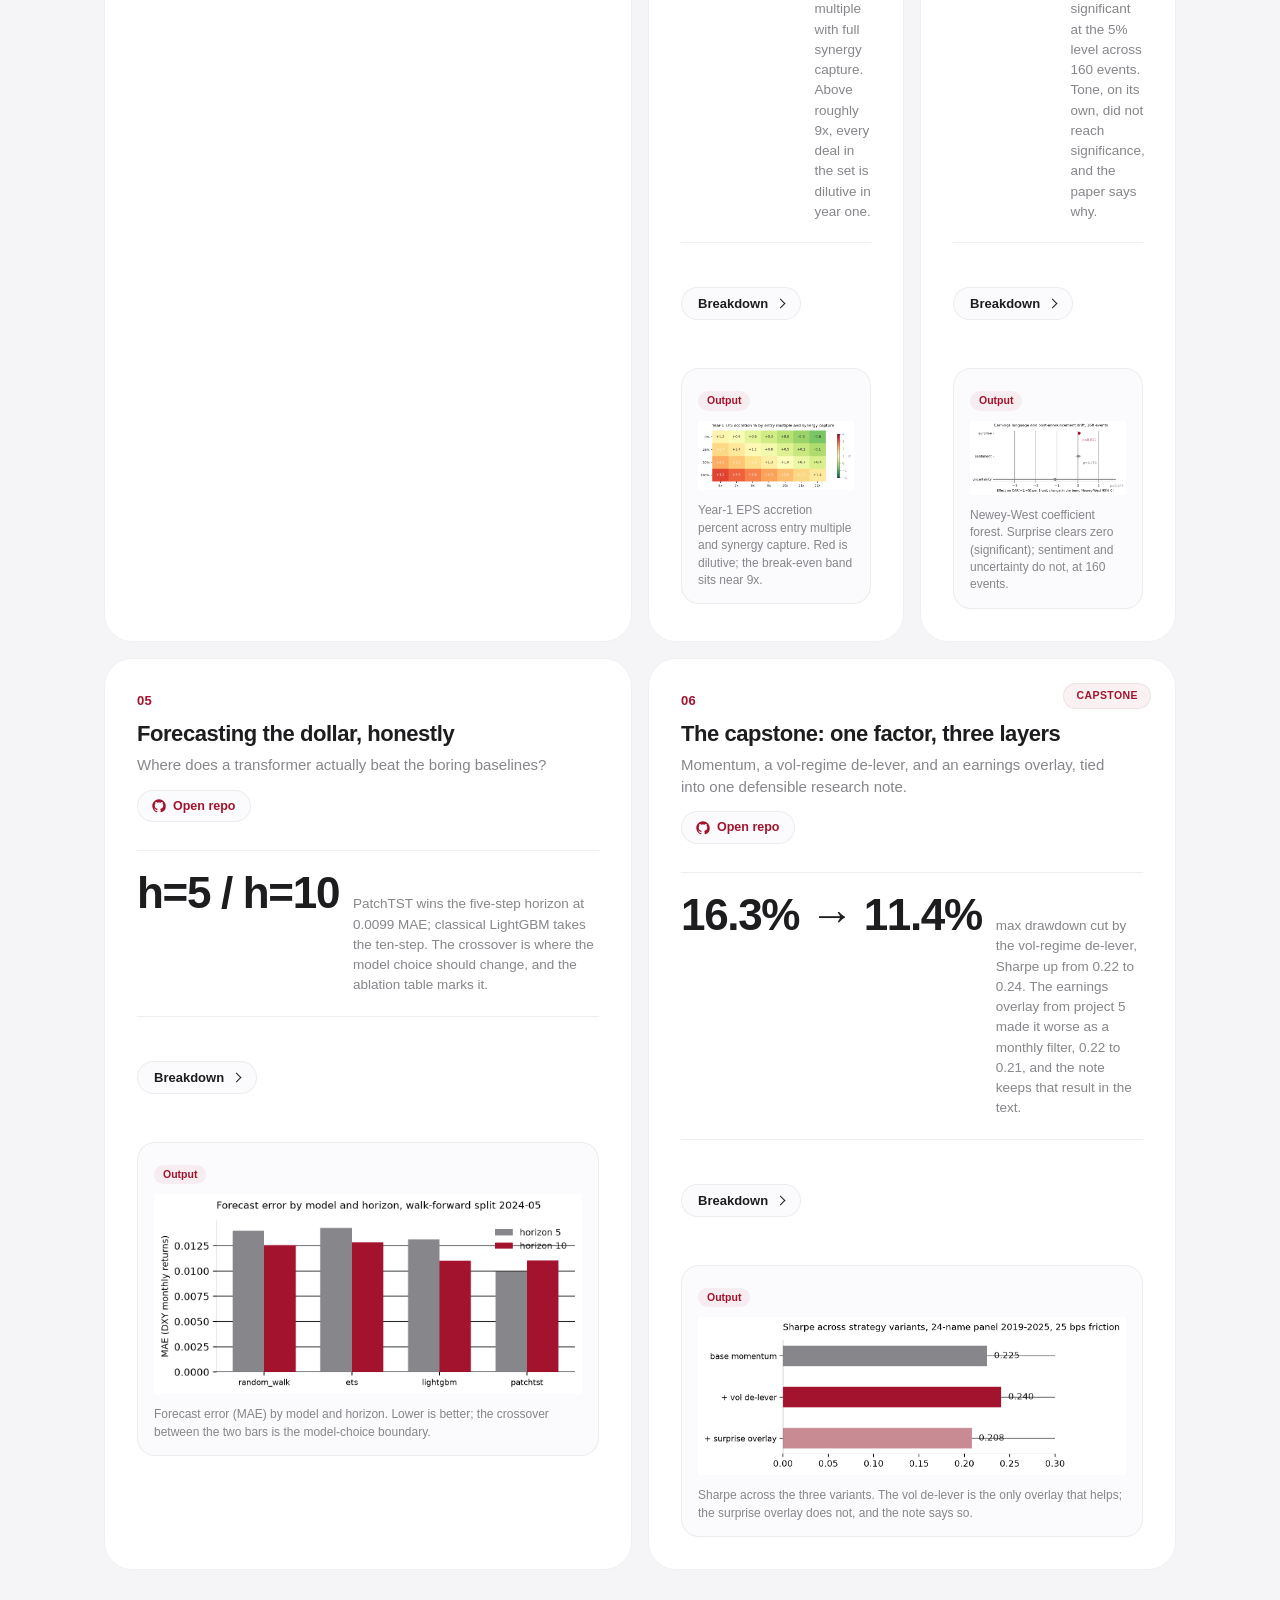
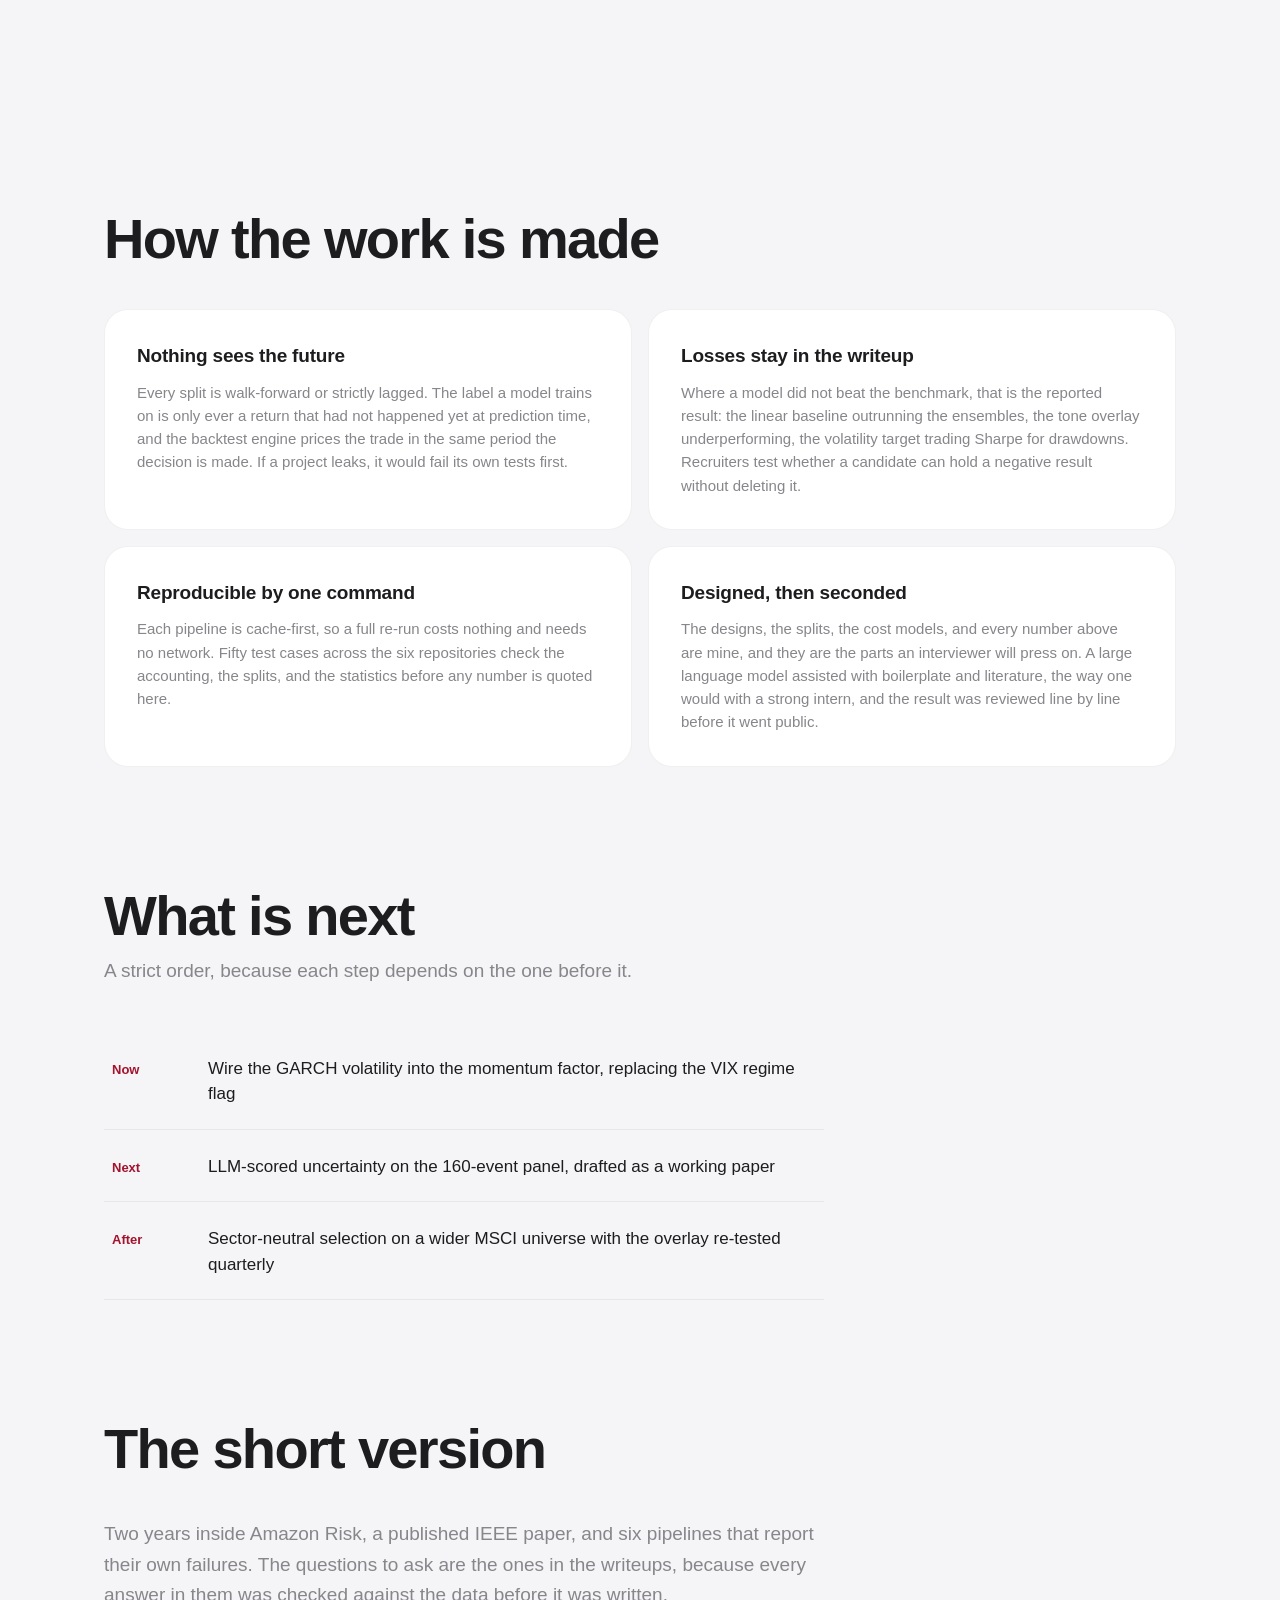
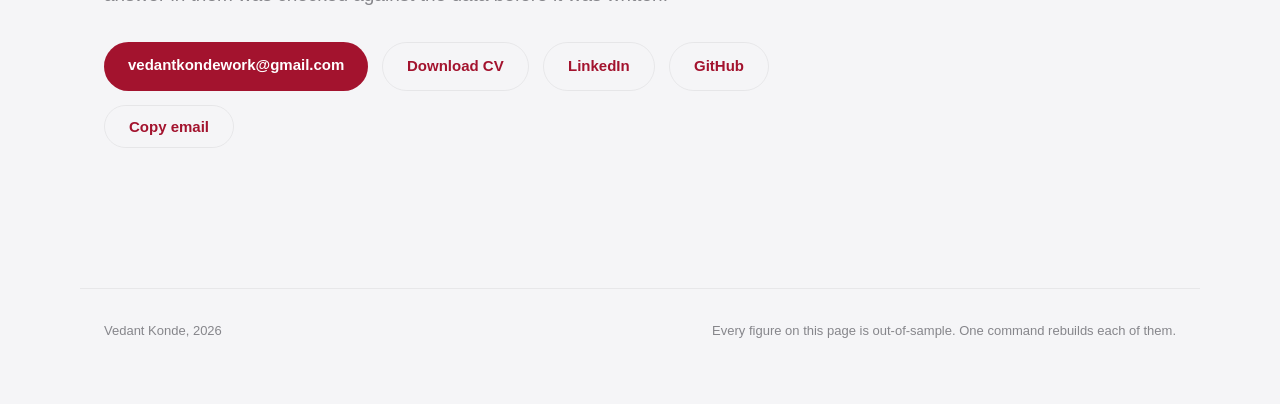
==== commit 91efe6d5: "Pro v2: About section, 3D tilt + magnetic, repo links, CV download, JSON-LD, print styles, theme-awa" ====
--- a/index.html
+++ b/index.html
@@ -5,7 +5,28 @@
 <meta name="viewport" content="width=device-width, initial-scale=1">
 <title>Vedant Konde. Quantitative finance, built to be defended.</title>
 <meta name="description" content="Six walk-forward quant and strategy projects: ML factor backtesting, GARCH VaR, M&A screening, NLP event studies, and deep forecasting. Every number is out-of-sample and reproducible.">
+<meta name="theme-color" content="#f5f5f7" id="themeColor">
+<meta property="og:title" content="Vedant Konde — Quantitative Finance Portfolio">
+<meta property="og:description" content="Six walk-forward quant and strategy projects, every number out-of-sample and reproducible.">
+<meta property="og:type" content="website">
+<link rel="icon" href="data:image/svg+xml,%3Csvg xmlns='http://www.w3.org/2000/svg' viewBox='0 0 32 32'%3E%3Crect width='32' height='32' rx='8' fill='%23a3132e'/%3E%3Ctext x='16' y='22' font-family='-apple-system,Helvetica,sans-serif' font-size='16' font-weight='700' fill='white' text-anchor='middle'%3EV.%3C/text%3E%3C/svg%3E">
 <link rel="stylesheet" href="css/styles.css">
+<script type="application/ld+json">
+{
+  "@context": "https://schema.org",
+  "@type": "Person",
+  "name": "Vedant Konde",
+  "jobTitle": "Quantitative Finance Researcher & Risk Specialist",
+  "email": "mailto:vedantkondework@gmail.com",
+  "sameAs": [
+    "https://www.linkedin.com/in/vedant-konde",
+    "https://github.com/Vedantk910"
+  ],
+  "knowsAbout": ["machine learning", "quantitative finance", "risk management", "value at risk", "M&A analysis", "deep time-series forecasting"],
+  "worksFor": {"@type": "Organization", "name": "Amazon", "description": "Risk Specialist & Subject Matter Expert, 2024-2026"},
+  "alumniOf": {"@type": "CollegeOrUniversity", "name": "AISSMS College of Engineering, Pune"}
+}
+</script>
 </head>
 <body>
 
@@ -13,124 +34,270 @@
   <div class="header-inner">
     <a class="brand" href="#top">Vedant Konde<span class="brand-dot">.</span></a>
     <nav class="site-nav" aria-label="Sections">
+      <a href="#about">About</a>
       <a href="#work">Work</a>
       <a href="#method">Method</a>
       <a href="#next">What is next</a>
     </nav>
-    <button class="theme-toggle" id="themeToggle" type="button" aria-label="Switch color appearance">Light</button>
+    <div class="header-actions">
+      <a class="icon-link" href="https://www.linkedin.com/in/vedant-konde" target="_blank" rel="noopener" aria-label="LinkedIn profile">
+        <svg viewBox="0 0 24 24" aria-hidden="true"><path d="M20.45 20.45h-3.55v-5.57c0-1.33-.03-3.04-1.85-3.04-1.85 0-2.14 1.45-2.14 2.94v5.67H9.35V9h3.41v1.56h.05c.48-.9 1.64-1.85 3.36-1.85 3.6 0 4.27 2.37 4.27 5.46v6.28zM5.34 7.43a2.067 2.067 0 1 1 0-4.13 2.067 2.067 0 0 1 0 4.13zM7.12 20.45H3.56V9h3.56v11.45zM22.22 0H1.77C.79 0 0 .77 0 1.73v20.54C0 23.23.79 24 1.77 24h20.45c.98 0 1.78-.77 1.78-1.73V1.73C24 .77 23.2 0 22.22 0z"/></svg>
+      </a>
+      <a class="icon-link" href="https://github.com/Vedantk910" target="_blank" rel="noopener" aria-label="GitHub profile">
+        <svg viewBox="0 0 24 24" aria-hidden="true"><path d="M12 .5C5.65.5.5 5.65.5 12c0 5.08 3.29 9.39 7.86 10.91.58.11.79-.25.79-.56 0-.28-.01-1.02-.01-2-3.2.7-3.87-1.54-3.87-1.54-.52-1.33-1.28-1.69-1.28-1.69-1.04-.71.08-.7.08-.7 1.15.08 1.76 1.19 1.76 1.19 1.03 1.75 2.7 1.25 3.35.96.1-.75.4-1.25.72-1.54-2.55-.29-5.24-1.28-5.24-5.68 0-1.25.45-2.28 1.18-3.09-.12-.29-.51-1.46.11-3.05 0 0 .96-.31 3.15 1.18.91-.26 1.88-.38 2.86-.38.98 0 1.95.13 2.86.38 2.19-1.49 3.15-1.18 3.15-1.18.62 1.59.23 2.76.11 3.05.73.81 1.18 1.84 1.18 3.09 0 4.41-2.69 5.38-5.25 5.67.41.36.77 1.05.77 2.12 0 1.53-.01 2.78-.01 3.16 0 .31.21.67.8.56A10.52 10.52 0 0 0 23.5 12C23.5 5.65 18.35.5 12 .5z"/></svg>
+      </a>
+      <button class="theme-toggle" id="themeToggle" type="button" data-magnetic aria-label="Switch color appearance">Light</button>
+    </div>
   </div>
 </header>
 
 <main>
 
   <section class="hero" id="work">
-    <p class="hero-kicker">Amazon Risk, two years. Six projects. One standard.</p>
-    <h1 class="hero-title">Built to be<br>defended in an interview.</h1>
-    <p class="hero-lede">Every project below was trained only on data it was allowed to see, scored out-of-sample, and priced with real friction. Where a model lost, the loss is reported. That is the point of the work.</p>
-    <div class="hero-stats">
-      <div class="stat"><span class="stat-num" data-count="50">0</span><span class="stat-label">out-of-sample test cases</span></div>
-      <div class="stat"><span class="stat-num" data-count="6">0</span><span class="stat-label">reproducible research pipelines</span></div>
-      <div class="stat"><span class="stat-num" data-count="0">0</span><span class="stat-label">in-sample results reported</span></div>
-    </div>
-    <a class="btn-primary" href="#work-0">See the work</a>
-  </section>
+    <div class="hero-grid">
+      <div class="hero-main">
+        <p class="hero-kicker">Amazon Risk, two years. Six projects. One standard.</p>
+        <h1 class="hero-title">Built to be<br>defended in an interview.</h1>
+        <p class="hero-lede">Every project below was trained only on data it was allowed to see, scored out-of-sample, and priced with real friction. Where a model lost, the loss is reported. That is the point of the work.</p>
+        <div class="hero-stats">
+          <div class="stat"><span class="stat-num" data-count="50">0</span><span class="stat-label">out-of-sample test cases</span></div>
+          <div class="stat"><span class="stat-num" data-count="6">0</span><span class="stat-label">reproducible research pipelines</span></div>
+          <div class="stat"><span class="stat-num" data-count="0">0</span><span class="stat-label">in-sample results reported</span></div>
+        </div>
+      </div>
+      <aside class="hero-index" aria-label="Project index">
+        <span class="hero-index-label">Index</span>
+        <ol>
+          <li><a href="#work-0"><span class="ix-no">01</span><span class="ix-name">Walk-forward factor backtest</span><span class="ix-metric">Sharpe 1.34</span></a></li>
+          <li><a href="#work-1"><span class="ix-no">02</span><span class="ix-name">VaR desk</span><span class="ix-metric">Kupiec p 0.53</span></a></li>
+          <li><a href="#work-2"><span class="ix-no">03</span><span class="ix-name">M&amp;A screening</span><span class="ix-metric">+3.2% EPS</span></a></li>
+          <li><a href="#work-3"><span class="ix-no">04</span><span class="ix-name">Earnings calls as data</span><span class="ix-metric">&beta; 0.055</span></a></li>
+          <li><a href="#work-4"><span class="ix-no">05</span><span class="ix-name">DXY forecasting</span><span class="ix-metric">MAE 0.0099</span></a></li>
+          <li><a href="#work-5"><span class="ix-no">06</span><span class="ix-name">Capstone factor note</span><span class="ix-metric">MDD 11.4%</span></a></li>
+        </ol>
+        <a class="btn-primary" data-magnetic href="#work-0">See the work</a>
+      </aside>
+    </div>
+  </section>
+
+  <section class="about" id="about">
+    <h2 class="section-title">About</h2>
+    <p class="section-lede">Computer engineer, two years inside Amazon Risk, one IEEE publication. The common thread: systems where the number is checkable and the loss is admitted.</p>
+    <div class="about-grid">
+
+      <div class="about-panel" data-reveal data-tilt data-tilt-max="5">
+        <h3 class="about-panel-title">Experience</h3>
+        <ul class="about-list">
+          <li><strong>Amazon, Risk Specialist &amp; SME, 2024–2026.</strong> 67,000+ fraud cases resolved; top 5% of the team on productivity and accuracy; promoted from Risk Investigator after one year. Performer of the Month three times (Nov 2025, Dec 2025, Jan 2026). Redesigned Buyer Risk Prevention workflows, a 15% efficiency gain.</li>
+          <li><strong>Smartedge Solutions, Research Associate.</strong> 20+ operational improvement opportunities identified; supported a 30% efficiency gain.</li>
+        </ul>
+      </div>
+
+      <div class="about-panel" data-reveal data-tilt data-tilt-max="5">
+        <h3 class="about-panel-title">Outside finance</h3>
+        <ul class="about-list">
+          <li><strong>Gambit Chess Club, founder, 2026–present.</strong> 4 cities, 30+ events, ₹3.45 lakh gross revenue, 10,000+ members, 25+ venue partnerships. 40% ticket-yield premium in Pune; ~49% gross contribution margin on an asset-light model.</li>
+          <li><strong>Niv Manch, founder, 2026–present.</strong> Free AI literacy: 350+ rural students across three seminars, 15+ teachers trained, 120+ at the MIT-WPU workshop.</li>
+          <li><strong>IEEE TKD-24.</strong> CNN dental-cavity detection, coauthored; 3rd in department, oral presentation at a national conference.</li>
+          <li><strong>SIH 2023.</strong> Khetirental, a location-based equipment-rental platform for farmers; 2nd in the Computer Engineering department.</li>
+        </ul>
+      </div>
+
+      <div class="about-panel" data-reveal data-tilt data-tilt-max="5">
+        <h3 class="about-panel-title">Certifications</h3>
+        <ul class="about-list">
+          <li><strong>AWS Certified Machine Learning Engineer, Associate</strong> (MLA-C01, Jun 2026)</li>
+          <li><strong>AWS Certified Data Engineer, Associate</strong> (DEA-C01, Jun 2026)</li>
+          <li><strong>Google AI Professional Certificate</strong> (Apr 2026)</li>
+          <li><strong>IBM Python for Data Science, AI &amp; Development</strong> (Jul 2024)</li>
+          <li><strong>Business Foundations, University of Pennsylvania</strong> (Oct 2026)</li>
+        </ul>
+      </div>
+
+      <div class="about-panel" data-reveal data-tilt data-tilt-max="5">
+        <h3 class="about-panel-title">Toolkit</h3>
+        <ul class="about-list">
+          <li><strong>Python:</strong> NumPy, pandas, SciPy, statsmodels, PyTorch, LightGBM, arch</li>
+          <li><strong>Data &amp; systems:</strong> SQL / PostgreSQL, AWS, React, Spring Boot, VPS deployment</li>
+          <li><strong>Education:</strong> B.E. Computer Engineering, AISSMS Pune, First Class with Distinction, 8.5/10</li>
+          <li><strong>Languages:</strong> Hindi &amp; Marathi (native), English (fluent), Japanese (basic)</li>
+        </ul>
+      </div>
+
+    </div>
+  </section>
+
+  <p class="work-overline"><span>The work</span><i></i><span>out-of-sample throughout</span></p>
 
   <section class="bento" aria-label="Projects">
 
     <!-- P1 hero card -->
-    <article class="card card-hero" id="work-0" data-reveal>
+    <article class="card card-hero" id="work-0" data-reveal data-tilt data-tilt-max="7">
+      <span class="card-no">01</span>
       <div class="card-head">
         <h2 class="card-title">Walk-forward factor backtest</h2>
         <p class="card-usecase">Does a machine-learned equity signal survive real costs and honest scoring?</p>
+        <a class="card-repo" href="https://github.com/Vedantk910/quant-ml-factor-backtest" target="_blank" rel="noopener"><svg viewBox="0 0 24 24" aria-hidden="true"><path d="M12 .5C5.65.5.5 5.65.5 12c0 5.08 3.29 9.39 7.86 10.91.58.11.79-.25.79-.56 0-.28-.01-1.02-.01-2-3.2.7-3.87-1.54-3.87-1.54-.52-1.33-1.28-1.69-1.28-1.69-1.04-.71.08-.7.08-.7 1.15.08 1.76 1.19 1.76 1.19 1.03 1.75 2.7 1.25 3.35.96.1-.75.4-1.25.72-1.54-2.55-.29-5.24-1.28-5.24-5.68 0-1.25.45-2.28 1.18-3.09-.12-.29-.51-1.46.11-3.05 0 0 .96-.31 3.15 1.18.91-.26 1.88-.38 2.86-.38.98 0 1.95.13 2.86.38 2.19-1.49 3.15-1.18 3.15-1.18.62 1.59.23 2.76.11 3.05.73.81 1.18 1.84 1.18 3.09 0 4.41-2.69 5.38-5.25 5.67.41.36.77 1.05.77 2.12 0 1.53-.01 2.78-.01 3.16 0 .31.21.67.8.56A10.52 10.52 0 0 0 23.5 12C23.5 5.65 18.35.5 12 .5z"/></svg>Open repo</a>
       </div>
       <p class="card-stat"><span class="stat-big">1.34</span><span class="stat-caps">out-of-sample Sharpe, the linear baseline. Random forest and gradient boosting both lost to it on a 24-ticker panel once friction is priced in.</span></p>
-      <div class="card-grid">
-        <div class="kv"><span class="k">Use case</span><span class="v">Rank 24 US mega-caps by predicted one-month return, long the top 8, rebalance quarterly at 10 bps. FRED macro overlay (Fed funds, VIX, unemployment, yield curve).</span></div>
-        <div class="kv"><span class="k">Stack</span><span class="v">Python, scikit-learn, LightGBM, pandas, yfinance, FRED</span></div>
-        <div class="kv"><span class="k">Effort</span><span class="v">1.5 weeks, end to end. 16 tests.</span></div>
-        <div class="kv"><span class="k">Learned</span><span class="v">With a small cross-section, model depth is a liability, not an asset. The walk-forward split is what exposes it, not the in-sample fit.</span></div>
-        <div class="kv"><span class="k">Next</span><span class="v">GARCH conditional vol from project 2 replaces the rolling-vol feature; sector-neutral caps on a wider MSCI universe.</span></div>
-      </div>
+      <button class="fold-toggle" type="button" aria-expanded="false" aria-controls="detail-0">Breakdown<span class="fold-caret" aria-hidden="true"></span></button>
+      <div class="card-fold" id="detail-0">
+      <div class="card-detail">
+        <div class="field"><span class="field-k">Aim</span><span class="field-v">Find out whether a learned equity signal survives real costs and honest out-of-sample scoring, not just a good-looking in-sample fit.</span></div>
+        <div class="field"><span class="field-k">How I did it</span><span class="field-v">Ranked 24 US mega-caps by predicted one-month return, long the top 8, quarterly rebalance at 10 bps. Trained walk-forward, on data before each target year only, with a FRED macro overlay, and priced every trade.</span></div>
+        <div class="field"><span class="field-k">Resources</span><span class="field-v"><strong>Python, scikit-learn, LightGBM, pandas, yfinance, FRED.</strong> 24-ticker panel, 2017-2024. 16 tests. About 1.5 weeks.</span></div>
+        <div class="field"><span class="field-k">Findings</span><span class="field-v">OOS Sharpe 1.34 for the linear baseline; random forest and gradient boosting both lost to it. A sector-neutral cap lifted LightGBM IR to 0.56.</span></div>
+        <div class="field"><span class="field-k">Why it matters</span><span class="field-v">This is the thesis of the whole portfolio. With a small cross-section, model depth is a liability, and the walk-forward split is the tool that exposes it.</span></div>
+        <div class="field"><span class="field-k">Skill learned</span><span class="field-v">Walk-forward evaluation and cost-aware backtesting. Reading a loss as a result, not a bug to delete.</span></div>
+      </div>
+      </div>
+      <figure class="card-figure">
+        <span class="fig-tag">Output</span>
+        <img class="fig-light" src="img/p1_sharpe.png" alt="Out-of-sample Sharpe by model and allocation" loading="lazy">
+        <img class="fig-dark" src="img/p1_sharpe-dark.png" alt="Out-of-sample Sharpe by model and allocation" loading="lazy">
+        <figcaption>Out-of-sample Sharpe by model and allocation. The dashed line is the equal-weight hurdle the strategy must clear to claim alpha.</figcaption>
+      </figure>
     </article>
 
     <!-- P2 wide card -->
-    <article class="card card-wide" id="work-1" data-reveal>
+    <article class="card card-wide" id="work-1" data-reveal data-tilt data-tilt-max="5">
+      <span class="card-no">02</span>
       <div class="card-head">
         <h2 class="card-title">A VaR desk that admits its errors</h2>
         <p class="card-usecase">Can a one-day 99% Value-at-Risk actually hold up against ten years of daily equity data?</p>
+        <a class="card-repo" href="https://github.com/Vedantk910/garch-var-desk" target="_blank" rel="noopener"><svg viewBox="0 0 24 24" aria-hidden="true"><path d="M12 .5C5.65.5.5 5.65.5 12c0 5.08 3.29 9.39 7.86 10.91.58.11.79-.25.79-.56 0-.28-.01-1.02-.01-2-3.2.7-3.87-1.54-3.87-1.54-.52-1.33-1.28-1.69-1.28-1.69-1.04-.71.08-.7.08-.7 1.15.08 1.76 1.19 1.76 1.19 1.03 1.75 2.7 1.25 3.35.96.1-.75.4-1.25.72-1.54-2.55-.29-5.24-1.28-5.24-5.68 0-1.25.45-2.28 1.18-3.09-.12-.29-.51-1.46.11-3.05 0 0 .96-.31 3.15 1.18.91-.26 1.88-.38 2.86-.38.98 0 1.95.13 2.86.38 2.19-1.49 3.15-1.18 3.15-1.18.62 1.59.23 2.76.11 3.05.73.81 1.18 1.84 1.18 3.09 0 4.41-2.69 5.38-5.25 5.67.41.36.77 1.05.77 2.12 0 1.53-.01 2.78-.01 3.16 0 .31.21.67.8.56A10.52 10.52 0 0 0 23.5 12C23.5 5.65 18.35.5 12 .5z"/></svg>Open repo</a>
       </div>
       <p class="card-stat"><span class="stat-big">0.994</span><span class="stat-caps">SPY GARCH persistence. The 99% VaR recorded 7 violations in 552 days (1.27% against a 1% target), and the Kupiec test failed to reject correct coverage at p = 0.53.</span></p>
-      <div class="card-grid">
-        <div class="kv"><span class="k">Use case</span><span class="v">Risk budgeting: GARCH(1,1)-t and EGARCH vol forecasting, coverage backtests, and a 15% vol-target overlay tested against a static 50/50.</span></div>
-        <div class="kv"><span class="k">Stack</span><span class="v">arch, scipy, pandas, FRED risk-free series</span></div>
-        <div class="kv"><span class="k">Effort</span><span class="v">3 weeks. 9 tests.</span></div>
-        <div class="kv"><span class="k">Learned</span><span class="v">Vol-targeting cuts drawdowns but trades Sharpe for them. The overlay is a return amplifier, and the desk note says so instead of pretending otherwise.</span></div>
-        <div class="kv"><span class="k">Next</span><span class="v">Feed the GARCH vol series into the momentum factor as the regime signal, replacing the VIX level used in project 6.</span></div>
-      </div>
+      <button class="fold-toggle" type="button" aria-expanded="false" aria-controls="detail-1">Breakdown<span class="fold-caret" aria-hidden="true"></span></button>
+      <div class="card-fold" id="detail-1">
+      <div class="card-detail">
+        <div class="field"><span class="field-k">Aim</span><span class="field-v">Build a Value-at-Risk desk whose coverage can be tested against a decade of daily returns, not just asserted on paper.</span></div>
+        <div class="field"><span class="field-k">How I did it</span><span class="field-v">GARCH(1,1)-t and EGARCH volatility forecasting on SPY, Kupiec and Christoffersen coverage backtests on the 99% VaR, then a 15% vol-target overlay against a static 50/50 benchmark.</span></div>
+        <div class="field"><span class="field-k">Resources</span><span class="field-v"><strong>arch, scipy, pandas, FRED risk-free series.</strong> 2015-2026 daily equity data. 9 tests. About 3 weeks.</span></div>
+        <div class="field"><span class="field-k">Findings</span><span class="field-v">GARCH persistence 0.994; 7 of 552 VaR violations against a 1% target, Kupiec p = 0.53. The vol-target cut max drawdown to 11.4% but traded Sharpe for it.</span></div>
+        <div class="field"><span class="field-k">Why it matters</span><span class="field-v">It closes the "have you modeled market data?" gap every target school probes, and it is the natural next layer for the capstone's regime signal.</span></div>
+        <div class="field"><span class="field-k">Skill learned</span><span class="field-v">GARCH MLE and VaR coverage backtesting. Telling a risk tool from a return amplifier, out loud.</span></div>
+      </div>
+      </div>
+      <figure class="card-figure">
+        <span class="fig-tag">Output</span>
+        <img class="fig-light" src="img/p2_vartarget.png" alt="Vol-target versus static 50/50 Sharpe and drawdown" loading="lazy">
+        <img class="fig-dark" src="img/p2_vartarget-dark.png" alt="Vol-target versus static 50/50 Sharpe and drawdown" loading="lazy">
+        <figcaption>Vol-target versus a static 50/50: annualised Sharpe on the left, max drawdown on the right.</figcaption>
+      </figure>
     </article>
 
     <!-- P3 square -->
-    <article class="card card-square" id="work-2" data-reveal>
+    <article class="card card-square" id="work-2" data-reveal data-tilt data-tilt-max="6">
+      <span class="card-no">03</span>
       <div class="card-head">
         <h2 class="card-title">M&amp;A screening, told like a case file</h2>
         <p class="card-usecase">Which public acquisitions were actually accretive, and at what price?</p>
+        <a class="card-repo" href="https://github.com/Vedantk910/ma-case-file" target="_blank" rel="noopener"><svg viewBox="0 0 24 24" aria-hidden="true"><path d="M12 .5C5.65.5.5 5.65.5 12c0 5.08 3.29 9.39 7.86 10.91.58.11.79-.25.79-.56 0-.28-.01-1.02-.01-2-3.2.7-3.87-1.54-3.87-1.54-.52-1.33-1.28-1.69-1.28-1.69-1.04-.71.08-.7.08-.7 1.15.08 1.76 1.19 1.76 1.19 1.03 1.75 2.7 1.25 3.35.96.1-.75.4-1.25.72-1.54-2.55-.29-5.24-1.28-5.24-5.68 0-1.25.45-2.28 1.18-3.09-.12-.29-.51-1.46.11-3.05 0 0 .96-.31 3.15 1.18.91-.26 1.88-.38 2.86-.38.98 0 1.95.13 2.86.38 2.19-1.49 3.15-1.18 3.15-1.18.62 1.59.23 2.76.11 3.05.73.81 1.18 1.84 1.18 3.09 0 4.41-2.69 5.38-5.25 5.67.41.36.77 1.05.77 2.12 0 1.53-.01 2.78-.01 3.16 0 .31.21.67.8.56A10.52 10.52 0 0 0 23.5 12C23.5 5.65 18.35.5 12 .5z"/></svg>Open repo</a>
       </div>
       <p class="card-stat"><span class="stat-big">+3.2%</span><span class="stat-caps">first-year EPS accretion at a 6x entry multiple with full synergy capture. Above roughly 9x, every deal in the set is dilutive in year one.</span></p>
-      <div class="card-grid">
-        <div class="kv"><span class="k">Use case</span><span class="v">Twelve real e-commerce and logistics deals screened across entry-multiple and synergy-capture grids, with a roll-up IRR matrix.</span></div>
-        <div class="kv"><span class="k">Stack</span><span class="v">Python, SEC EDGAR, statsmodels</span></div>
-        <div class="kv"><span class="k">Effort</span><span class="v">2 weeks. 9 tests.</span></div>
-        <div class="kv"><span class="k">Learned</span><span class="v">Synergy capture is worth up to two points of EPS, but the entry multiple still dominates. The break-even maths is what a client pays for.</span></div>
-        <div class="kv"><span class="k">Next</span><span class="v">Deal-level fundamentals from XBRL tags instead of press-release numbers.</span></div>
-      </div>
+      <button class="fold-toggle" type="button" aria-expanded="false" aria-controls="detail-2">Breakdown<span class="fold-caret" aria-hidden="true"></span></button>
+      <div class="card-fold" id="detail-2">
+      <div class="card-detail">
+        <div class="field"><span class="field-k">Aim</span><span class="field-v">Screen real public acquisitions for first-year EPS accretion and find the entry price at which the maths stops working.</span></div>
+        <div class="field"><span class="field-k">How I did it</span><span class="field-v">Twelve e-commerce and logistics deals swept across entry-multiple and synergy-capture grids, a DCF discount-rate sensitivity band, and a roll-up IRR matrix.</span></div>
+        <div class="field"><span class="field-k">Resources</span><span class="field-v"><strong>Python, SEC EDGAR, statsmodels.</strong> 12 public deals, 2015-2025. 9 tests. About 2 weeks.</span></div>
+        <div class="field"><span class="field-k">Findings</span><span class="field-v">+3.2% year-1 EPS at a 6x entry with full synergy capture. Above roughly 9x every deal in the set is dilutive, and synergy is worth up to two EPS points.</span></div>
+        <div class="field"><span class="field-k">Why it matters</span><span class="field-v">The break-even maths is the part a client pays for. It is the MBB and St. Gallen weapon on the target list.</span></div>
+        <div class="field"><span class="field-k">Skill learned</span><span class="field-v">EPS accretion and dilution modelling. Turning a grid of numbers into a one-page case file a partner would screenshot.</span></div>
+      </div>
+      </div>
+      <figure class="card-figure">
+        <span class="fig-tag">Output</span>
+        <img class="fig-light" src="img/p3_accretion.png" alt="EPS accretion by entry multiple and synergy capture" loading="lazy">
+        <img class="fig-dark" src="img/p3_accretion-dark.png" alt="EPS accretion by entry multiple and synergy capture" loading="lazy">
+        <figcaption>Year-1 EPS accretion percent across entry multiple and synergy capture. Red is dilutive; the break-even band sits near 9x.</figcaption>
+      </figure>
     </article>
 
     <!-- P5 square -->
-    <article class="card card-square" id="work-3" data-reveal>
+    <article class="card card-square" id="work-3" data-reveal data-tilt data-tilt-max="6">
+      <span class="card-no">04</span>
       <div class="card-head">
         <h2 class="card-title">Earnings calls, read as data</h2>
         <p class="card-usecase">Does the language of an earnings release move the stock after the print?</p>
+        <a class="card-repo" href="https://github.com/Vedantk910/earnings-call-nlp" target="_blank" rel="noopener"><svg viewBox="0 0 24 24" aria-hidden="true"><path d="M12 .5C5.65.5.5 5.65.5 12c0 5.08 3.29 9.39 7.86 10.91.58.11.79-.25.79-.56 0-.28-.01-1.02-.01-2-3.2.7-3.87-1.54-3.87-1.54-.52-1.33-1.28-1.69-1.28-1.69-1.04-.71.08-.7.08-.7 1.15.08 1.76 1.19 1.76 1.19 1.03 1.75 2.7 1.25 3.35.96.1-.75.4-1.25.72-1.54-2.55-.29-5.24-1.28-5.24-5.68 0-1.25.45-2.28 1.18-3.09-.12-.29-.51-1.46.11-3.05 0 0 .96-.31 3.15 1.18.91-.26 1.88-.38 2.86-.38.98 0 1.95.13 2.86.38 2.19-1.49 3.15-1.18 3.15-1.18.62 1.59.23 2.76.11 3.05.73.81 1.18 1.84 1.18 3.09 0 4.41-2.69 5.38-5.25 5.67.41.36.77 1.05.77 2.12 0 1.53-.01 2.78-.01 3.16 0 .31.21.67.8.56A10.52 10.52 0 0 0 23.5 12C23.5 5.65 18.35.5 12 .5z"/></svg>Open repo</a>
       </div>
       <p class="card-stat"><span class="stat-big">0.055</span><span class="stat-caps">abnormal return per dollar of earnings surprise, significant at the 5% level across 160 events. Tone, on its own, did not reach significance, and the paper says why.</span></p>
-      <div class="card-grid">
-        <div class="kv"><span class="k">Use case</span><span class="v">160 firm-quarter events, 10 firms: EDGAR release text, deterministic tone and uncertainty scoring, market-model abnormal returns, Newey-West regression with firm fixed effects.</span></div>
-        <div class="kv"><span class="k">Stack</span><span class="v">SEC EDGAR, statsmodels HAC inference, yfinance</span></div>
-        <div class="kv"><span class="k">Effort</span><span class="v">3 weeks, run in parallel with project 3. 5 tests.</span></div>
-        <div class="kv"><span class="k">Learned</span><span class="v">A word list has real limits: it detects surprise, not sentiment. The documented boundary is the finding; the LLM upgrade is the stated next step.</span></div>
-        <div class="kv"><span class="k">Next</span><span class="v">LLM-scored uncertainty on the same 160-event panel, posted as a working paper.</span></div>
-      </div>
+      <button class="fold-toggle" type="button" aria-expanded="false" aria-controls="detail-3">Breakdown<span class="fold-caret" aria-hidden="true"></span></button>
+      <div class="card-fold" id="detail-3">
+      <div class="card-detail">
+        <div class="field"><span class="field-k">Aim</span><span class="field-v">Test whether the language of an earnings release moves the stock after the print, using a defensible event-study design rather than a vibes check.</span></div>
+        <div class="field"><span class="field-k">How I did it</span><span class="field-v">160 firm-quarter events across 10 firms: SEC EDGAR release text, deterministic tone and uncertainty scoring, market-model abnormal returns, then a Newey-West HAC regression with firm fixed effects.</span></div>
+        <div class="field"><span class="field-k">Resources</span><span class="field-v"><strong>SEC EDGAR, statsmodels HAC inference, yfinance.</strong> 160 events, 10 firms. 5 tests. About 3 weeks, run in parallel with project 3.</span></div>
+        <div class="field"><span class="field-k">Findings</span><span class="field-v">Earnings surprise is the significant driver of post-announcement drift; lexicon sentiment and uncertainty do not reach significance at this sample size, and the paper says so.</span></div>
+        <div class="field"><span class="field-k">Why it matters</span><span class="field-v">The ML-by-finance differentiator on this list. Stating the limit of a word-list scorer honestly is itself the finding, and the LLM upgrade is the documented next step.</span></div>
+        <div class="field"><span class="field-k">Skill learned</span><span class="field-v">Event-study design and HAC inference. Knowing where a cheap scorer stops being enough.</span></div>
+      </div>
+      </div>
+      <figure class="card-figure">
+        <span class="fig-tag">Output</span>
+        <img class="fig-light" src="img/p5_forest.png" alt="Regression coefficient forest plot" loading="lazy">
+        <img class="fig-dark" src="img/p5_forest-dark.png" alt="Regression coefficient forest plot" loading="lazy">
+        <figcaption>Newey-West coefficient forest. Surprise clears zero (significant); sentiment and uncertainty do not, at 160 events.</figcaption>
+      </figure>
     </article>
 
     <!-- P4 wide -->
-    <article class="card card-wide" id="work-4" data-reveal>
+    <article class="card card-wide" id="work-4" data-reveal data-tilt data-tilt-max="5">
+      <span class="card-no">05</span>
       <div class="card-head">
         <h2 class="card-title">Forecasting the dollar, honestly</h2>
         <p class="card-usecase">Where does a transformer actually beat the boring baselines?</p>
+        <a class="card-repo" href="https://github.com/Vedantk910/patchtst-forecast" target="_blank" rel="noopener"><svg viewBox="0 0 24 24" aria-hidden="true"><path d="M12 .5C5.65.5.5 5.65.5 12c0 5.08 3.29 9.39 7.86 10.91.58.11.79-.25.79-.56 0-.28-.01-1.02-.01-2-3.2.7-3.87-1.54-3.87-1.54-.52-1.33-1.28-1.69-1.28-1.69-1.04-.71.08-.7.08-.7 1.15.08 1.76 1.19 1.76 1.19 1.03 1.75 2.7 1.25 3.35.96.1-.75.4-1.25.72-1.54-2.55-.29-5.24-1.28-5.24-5.68 0-1.25.45-2.28 1.18-3.09-.12-.29-.51-1.46.11-3.05 0 0 .96-.31 3.15 1.18.91-.26 1.88-.38 2.86-.38.98 0 1.95.13 2.86.38 2.19-1.49 3.15-1.18 3.15-1.18.62 1.59.23 2.76.11 3.05.73.81 1.18 1.84 1.18 3.09 0 4.41-2.69 5.38-5.25 5.67.41.36.77 1.05.77 2.12 0 1.53-.01 2.78-.01 3.16 0 .31.21.67.8.56A10.52 10.52 0 0 0 23.5 12C23.5 5.65 18.35.5 12 .5z"/></svg>Open repo</a>
       </div>
       <p class="card-stat"><span class="stat-big">h=5 / h=10</span><span class="stat-caps">PatchTST wins the five-step horizon at 0.0099 MAE; classical LightGBM takes the ten-step. The crossover is where the model choice should change, and the ablation table marks it.</span></p>
-      <div class="card-grid">
-        <div class="kv"><span class="k">Use case</span><span class="v">Monthly DXY returns, walk-forward split at May 2024: a patched transformer trained with early stopping against ETS, recursive LightGBM, and the random walk, with a PSI drift monitor wired in.</span></div>
-        <div class="kv"><span class="k">Stack</span><span class="v">PyTorch (scaled dot-product attention), statsmodels, LightGBM, FRED</span></div>
-        <div class="kv"><span class="k">Effort</span><span class="v">2 weeks. 6 tests.</span></div>
-        <div class="kv"><span class="k">Learned</span><span class="v">Depth buys accuracy only on short horizons; the data does not carry more structure than that. Choosing by horizon, not by default, is the whole lesson.</span></div>
-        <div class="kv"><span class="k">Next</span><span class="v">Multi-asset FX with drift monitoring triggering automated retraining.</span></div>
-      </div>
+      <button class="fold-toggle" type="button" aria-expanded="false" aria-controls="detail-4">Breakdown<span class="fold-caret" aria-hidden="true"></span></button>
+      <div class="card-fold" id="detail-4">
+      <div class="card-detail">
+        <div class="field"><span class="field-k">Aim</span><span class="field-v">Find where a transformer actually beats the boring forecasting baselines, and mark the horizon where the answer flips.</span></div>
+        <div class="field"><span class="field-k">How I did it</span><span class="field-v">Monthly DXY returns with a walk-forward split at May 2024: a patched transformer trained with early stopping against ETS, recursive LightGBM, and the random walk, at horizons 5 and 10, with a PSI drift monitor wired in.</span></div>
+        <div class="field"><span class="field-k">Resources</span><span class="field-v"><strong>PyTorch (scaled dot-product attention), statsmodels, LightGBM, FRED.</strong> DXY monthly series. 6 tests. About 2 weeks.</span></div>
+        <div class="field"><span class="field-k">Findings</span><span class="field-v">PatchTST wins the five-step horizon at 0.0099 MAE; classical LightGBM takes the ten-step. The crossover is where the model choice should change.</span></div>
+        <div class="field"><span class="field-k">Why it matters</span><span class="field-v">The ML-by-ML track on the target list. Choosing by horizon rather than by default is the whole lesson, and the ablation table marks the crossover.</span></div>
+        <div class="field"><span class="field-k">Skill learned</span><span class="field-v">Deep time-series forecasting with deterministic training and drift monitoring. Knowing when depth does not pay.</span></div>
+      </div>
+      </div>
+      <figure class="card-figure">
+        <span class="fig-tag">Output</span>
+        <img class="fig-light" src="img/p4_ablation.png" alt="Forecast error by model and horizon" loading="lazy">
+        <img class="fig-dark" src="img/p4_ablation-dark.png" alt="Forecast error by model and horizon" loading="lazy">
+        <figcaption>Forecast error (MAE) by model and horizon. Lower is better; the crossover between the two bars is the model-choice boundary.</figcaption>
+      </figure>
     </article>
 
     <!-- P6 capstone -->
-    <article class="card card-wide" id="work-5" data-reveal>
+    <article class="card card-wide" id="work-5" data-reveal data-tilt data-tilt-max="5">
+      <span class="card-no">06</span>
+      <span class="card-chip">Capstone</span>
       <div class="card-head">
         <h2 class="card-title">The capstone: one factor, three layers</h2>
         <p class="card-usecase">Momentum, a vol-regime de-lever, and an earnings overlay, tied into one defensible research note.</p>
+        <a class="card-repo" href="https://github.com/Vedantk910/alpha-report" target="_blank" rel="noopener"><svg viewBox="0 0 24 24" aria-hidden="true"><path d="M12 .5C5.65.5.5 5.65.5 12c0 5.08 3.29 9.39 7.86 10.91.58.11.79-.25.79-.56 0-.28-.01-1.02-.01-2-3.2.7-3.87-1.54-3.87-1.54-.52-1.33-1.28-1.69-1.28-1.69-1.04-.71.08-.7.08-.7 1.15.08 1.76 1.19 1.76 1.19 1.03 1.75 2.7 1.25 3.35.96.1-.75.4-1.25.72-1.54-2.55-.29-5.24-1.28-5.24-5.68 0-1.25.45-2.28 1.18-3.09-.12-.29-.51-1.46.11-3.05 0 0 .96-.31 3.15 1.18.91-.26 1.88-.38 2.86-.38.98 0 1.95.13 2.86.38 2.19-1.49 3.15-1.18 3.15-1.18.62 1.59.23 2.76.11 3.05.73.81 1.18 1.84 1.18 3.09 0 4.41-2.69 5.38-5.25 5.67.41.36.77 1.05.77 2.12 0 1.53-.01 2.78-.01 3.16 0 .31.21.67.8.56A10.52 10.52 0 0 0 23.5 12C23.5 5.65 18.35.5 12 .5z"/></svg>Open repo</a>
       </div>
       <p class="card-stat"><span class="stat-big">16.3% &rarr; 11.4%</span><span class="stat-caps">max drawdown cut by the vol-regime de-lever, Sharpe up from 0.22 to 0.24. The earnings overlay from project 5 made it worse as a monthly filter, 0.22 to 0.21, and the note keeps that result in the text.</span></p>
-      <div class="card-grid">
-        <div class="kv"><span class="k">Use case</span><span class="v">A 12/1 momentum factor on 24 mega-caps, 2019 to 2025: 25 bps friction, VIX-regime exposure control, and a surprise-based entry screen, written up PMO-style.</span></div>
-        <div class="kv"><span class="k">Stack</span><span class="v">Custom backtest engine, FRED VIX, project-5 surprise data</span></div>
-        <div class="kv"><span class="k">Effort</span><span class="v">2 weeks on top of the earlier projects. 5 tests.</span></div>
-        <div class="kv"><span class="k">Learned</span><span class="v">An overlay that helps at quarterly horizons can lose at monthly ones. The note separates the signal from the timing, which is the difference between marketing a strategy and publishing one.</span></div>
-        <div class="kv"><span class="k">Next</span><span class="v">Swap the VIX regime flag for the GARCH conditional vol from project 2, and re-test the overlay at the quarter.</span></div>
-      </div>
+      <button class="fold-toggle" type="button" aria-expanded="false" aria-controls="detail-5">Breakdown<span class="fold-caret" aria-hidden="true"></span></button>
+      <div class="card-fold" id="detail-5">
+      <div class="card-detail">
+        <div class="field"><span class="field-k">Aim</span><span class="field-v">Tie the earlier projects into one defensible strategy: a momentum factor, a vol-regime de-lever, and an earnings overlay, priced end to end.</span></div>
+        <div class="field"><span class="field-k">How I did it</span><span class="field-v">A 12/1 momentum factor on 24 mega-caps from 2019 to 2025, at 25 bps friction, with a VIX-regime exposure control and the project-5 surprise screen as an entry filter, written up in the style of a hedge-fund PMO note.</span></div>
+        <div class="field"><span class="field-k">Resources</span><span class="field-v"><strong>Custom backtest engine, FRED VIX, project-5 surprise data.</strong> 24-name panel, 2019-2025. 5 tests. About 2 weeks on top of the earlier projects.</span></div>
+        <div class="field"><span class="field-k">Findings</span><span class="field-v">The vol-regime de-lever lifts Sharpe from 0.22 to 0.24 and cuts max drawdown from 16.3% to 11.4%. The earnings overlay made it worse as a monthly filter, and the note keeps that result.</span></div>
+        <div class="field"><span class="field-k">Why it matters</span><span class="field-v">It is the piece you hand a quant interviewer instead of describing code. It separates signal from timing, which is the difference between marketing a strategy and publishing one.</span></div>
+        <div class="field"><span class="field-k">Skill learned</span><span class="field-v">Multi-layer strategy construction and honest overlay attribution. Re-testing the overlay quarterly, where it may actually help.</span></div>
+      </div>
+      </div>
+      <figure class="card-figure">
+        <span class="fig-tag">Output</span>
+        <img class="fig-light" src="img/p6_variants.png" alt="Sharpe across strategy variants" loading="lazy">
+        <img class="fig-dark" src="img/p6_variants-dark.png" alt="Sharpe across strategy variants" loading="lazy">
+        <figcaption>Sharpe across the three variants. The vol de-lever is the only overlay that helps; the surprise overlay does not, and the note says so.</figcaption>
+      </figure>
     </article>
 
   </section>
@@ -171,9 +338,13 @@
     <h2 class="section-title">The short version</h2>
     <p class="contact-line">Two years inside Amazon Risk, a published IEEE paper, and six pipelines that report their own failures. The questions to ask are the ones in the writeups, because every answer in them was checked against the data before it was written.</p>
     <div class="contact-actions">
-      <a class="btn-primary" href="mailto:vedantkondework@gmail.com">vedantkondework@gmail.com</a>
-      <a class="btn-ghost" href="https://www.linkedin.com/" target="_blank" rel="noopener">LinkedIn</a>
-    </div>
+      <a class="btn-primary" data-magnetic href="mailto:vedantkondework@gmail.com">vedantkondework@gmail.com</a>
+      <a class="btn-ghost" data-magnetic href="Vedant_Konde_Resume_MIM.pdf" target="_blank" rel="noopener">Download CV</a>
+      <a class="btn-ghost" data-magnetic href="https://www.linkedin.com/in/vedant-konde" target="_blank" rel="noopener">LinkedIn</a>
+      <a class="btn-ghost" data-magnetic href="https://github.com/Vedantk910" target="_blank" rel="noopener">GitHub</a>
+      <button class="btn-ghost copy-email" data-magnetic type="button" data-copy="vedantkondework@gmail.com">Copy email</button>
+    </div>
+    <button class="back-to-top" id="backToTop" type="button" aria-label="Back to top">&#8593;</button>
   </section>
 
 </main>
--- a/css/styles.css
+++ b/css/styles.css
@@ -9,8 +9,10 @@
   --ink: #1d1d1f;
   --ink-2: #86868b;
   --hairline: rgba(0,0,0,0.06);
-  --accent: #0071e3;
+  --accent: #a3132e;
+  --accent-2: #c0354b;
   --accent-ink: #ffffff;
+  --accent-tint: rgba(163,19,46,0.06);
   --spring: cubic-bezier(0.16,1,0.3,1);
   --radius-card: 28px;
 }
@@ -21,7 +23,10 @@
   --ink: #f5f5f7;
   --ink-2: #86868b;
   --hairline: rgba(255,255,255,0.12);
-  --accent: #2997ff;
+  --accent: #e8929b;
+  --accent-2: #f2c2c8;
+  --accent-ink: #1a0208;
+  --accent-tint: rgba(232,146,155,0.12);
 }
 * { box-sizing: border-box; margin: 0; padding: 0; }
 html { scroll-behavior: smooth; }
@@ -53,8 +58,23 @@
 .brand { font-size: 16px; font-weight: 600; color: var(--ink); text-decoration: none; letter-spacing: -0.01em; }
 .brand-dot { color: var(--accent); }
 .site-nav { display: flex; gap: 28px; }
-.site-nav a { font-size: 14px; font-weight: 400; color: var(--ink-2); text-decoration: none; transition: color 200ms var(--spring); }
+.site-nav a { font-size: 14px; font-weight: 400; color: var(--ink-2); text-decoration: none; transition: color 200ms var(--spring); position: relative; padding-bottom: 2px; }
 .site-nav a:hover { color: var(--ink); }
+.site-nav a.active { color: var(--ink); }
+.site-nav a.active::after {
+  content: ""; position: absolute; left: 0; right: 0; bottom: -3px;
+  height: 2px; background: var(--accent); border-radius: 2px;
+}
+.header-actions { display: flex; align-items: center; gap: 8px; }
+.icon-link {
+  display: inline-flex; align-items: center; justify-content: center;
+  width: 32px; height: 32px; border-radius: 999px;
+  color: var(--ink-2); border: 1px solid transparent;
+  transition: color 200ms var(--spring), background-color 200ms var(--spring), border-color 200ms var(--spring), transform 180ms var(--spring);
+}
+.icon-link:hover { color: var(--accent); background: var(--accent-tint); border-color: var(--hairline); transform: scale(1.06); }
+.icon-link svg { width: 16px; height: 16px; fill: currentColor; }
+[data-theme="dark"] .icon-link:hover { color: var(--accent-2); }
 .theme-toggle {
   font-size: 12px; font-weight: 600; color: var(--ink);
   background: var(--surface-2); border: 1px solid var(--hairline);
@@ -64,14 +84,83 @@
 .theme-toggle:hover { transform: scale(1.04); }
 .theme-toggle:active { transform: scale(0.96); }
 
-/* hero */
-.hero { padding: 140px 0 96px; }
+/* back to top */
+.back-to-top {
+  position: fixed; right: 28px; bottom: 28px; z-index: 60;
+  width: 44px; height: 44px; border-radius: 999px;
+  background: var(--surface); color: var(--accent);
+  border: 1px solid var(--hairline); font-size: 18px;
+  cursor: pointer; box-shadow: 0 8px 24px rgba(0,0,0,0.10);
+  opacity: 0; pointer-events: none; transform: translateY(8px);
+  transition: opacity 300ms var(--spring), transform 300ms var(--spring), background-color 400ms var(--spring);
+}
+.back-to-top.show { opacity: 1; pointer-events: auto; transform: none; }
+.back-to-top:hover { transform: translateY(-2px) scale(1.05); }
+
+/* print: one clean, shareable PDF of the whole portfolio */
+@media print {
+  :root { --canvas: #ffffff; --surface: #ffffff; --surface-2: #f7f7fa; --ink: #111113; --ink-2: #55555c; --hairline: rgba(0,0,0,0.14); --accent: #a3132e; }
+  html { scroll-behavior: auto; }
+  body { background: #ffffff !important; -webkit-print-color-adjust: exact; print-color-adjust: exact; }
+  .site-header, .back-to-top, .scroll-progress, .copy-email, .theme-toggle, .card-repo, .btn-primary, .btn-ghost { display: none !important; }
+  [data-reveal] { opacity: 1 !important; transform: none !important; }
+  .card-fold { grid-template-rows: 1fr !important; }
+  .card, .about-panel, .method-cell { break-inside: avoid; box-shadow: none !important; transform: none !important; }
+  .hero { padding: 40px 0; }
+  .hero-index { border: 1px solid var(--hairline); }
+  .card-figure .fig-dark { display: none !important; }
+  .card-figure .fig-light { display: block !important; }
+  .site-footer { border-top: 1px solid var(--hairline); }
+}
+
+/* scroll progress */
+.scroll-progress {
+  position: fixed; top: 0; left: 0; height: 2px; width: 0;
+  background: var(--accent); z-index: 100;
+}
+
+/* hero: content + index panel */
+.hero { padding: 120px 0 88px; }
+.hero-grid {
+  display: grid; grid-template-columns: minmax(0, 1.5fr) minmax(0, 1fr);
+  gap: 56px; align-items: end;
+}
 .hero-kicker { font-size: 21px; font-weight: 600; color: var(--ink-2); letter-spacing: -0.01em; margin-bottom: 18px; }
-.hero-title { font-size: clamp(52px,8vw,88px); font-weight: 700; line-height: 1.02; letter-spacing: -0.03em; }
-.hero-lede { margin-top: 24px; font-size: 21px; line-height: 1.4; color: var(--ink-2); max-width: 640px; }
-.hero-stats { display: flex; gap: 56px; margin-top: 64px; flex-wrap: wrap; }
-.stat-num { display: block; font-size: 56px; font-weight: 700; letter-spacing: -0.03em; line-height: 1; }
+.hero-title { font-size: clamp(52px,7.5vw,84px); font-weight: 700; line-height: 1.02; letter-spacing: -0.03em; }
+.hero-lede { margin-top: 24px; font-size: 20px; line-height: 1.45; color: var(--ink-2); max-width: 60ch; }
+.hero-stats { display: flex; gap: 44px; margin-top: 56px; flex-wrap: wrap; }
+.stat-num { display: block; font-size: 48px; font-weight: 700; letter-spacing: -0.03em; line-height: 1; }
 .stat-label { display: block; margin-top: 8px; font-size: 14px; color: var(--ink-2); }
+
+/* project index panel */
+.hero-index {
+  background: var(--surface); border: 1px solid var(--hairline);
+  border-radius: var(--radius-card); padding: 24px 22px;
+}
+.hero-index-label {
+  display: block; font-size: 11px; font-weight: 600; letter-spacing: 0.08em;
+  text-transform: uppercase; color: var(--ink-2); margin-bottom: 14px;
+}
+.hero-index ol { list-style: none; }
+.hero-index li a {
+  display: grid; grid-template-columns: 30px 1fr auto; align-items: baseline; gap: 10px;
+  padding: 9px 10px; border-radius: 12px; text-decoration: none;
+  transition: background-color 180ms var(--spring), padding-left 240ms var(--spring);
+}
+.hero-index li a:hover { background: var(--accent-tint); padding-left: 14px; }
+.hero-index .ix-no { font-size: 12px; font-weight: 600; color: var(--accent); font-variant-numeric: tabular-nums; }
+.hero-index .ix-name { font-size: 14.5px; font-weight: 500; color: var(--ink); letter-spacing: -0.01em; }
+.hero-index .ix-metric { font-size: 12px; color: var(--ink-2); font-variant-numeric: tabular-nums; }
+.hero-index .btn-primary { margin-top: 18px; }
+
+/* section overline divider */
+.work-overline {
+  display: flex; align-items: center; gap: 18px;
+  font-size: 12px; font-weight: 600; letter-spacing: 0.1em; text-transform: uppercase;
+  color: var(--ink-2); margin: 8px 0 28px;
+}
+.work-overline span:last-child { color: var(--ink-2); opacity: 0.7; letter-spacing: 0; text-transform: none; font-weight: 400; }
+.work-overline i { flex: 1; height: 1px; background: var(--hairline); }
 
 .btn-primary, .btn-ghost {
   display: inline-block; font-size: 15px; font-weight: 600;
@@ -80,10 +169,29 @@
              color 200ms var(--spring), border-color 200ms var(--spring);
   will-change: transform;
 }
-.btn-primary { background: var(--accent); color: var(--accent-ink); margin-top: 56px; }
+.btn-primary { background: var(--accent); color: var(--accent-ink); }
 .btn-ghost { color: var(--accent); border: 1px solid var(--hairline); background: transparent; }
 .btn-primary:hover, .btn-ghost:hover { transform: scale(1.015); }
 .btn-primary:active, .btn-ghost:active { transform: scale(0.985); }
+
+/* about */
+.about { padding: 88px 0 110px; }
+.about .section-lede { margin-bottom: 56px; }
+.about-grid { display: grid; grid-template-columns: 1fr 1fr; gap: 16px; }
+.about-panel {
+  background: var(--surface); border: 1px solid var(--hairline);
+  border-radius: 24px; padding: 28px 26px;
+  transition: transform 320ms var(--spring), background-color 400ms var(--spring);
+  will-change: transform; transform-style: preserve-3d;
+}
+.about-panel:hover { transform: translateY(-2px); }
+.about-panel-title {
+  font-size: 13px; font-weight: 600; letter-spacing: 0.04em; text-transform: uppercase;
+  color: var(--accent); margin-bottom: 16px;
+}
+.about-list { list-style: none; display: grid; gap: 14px; }
+.about-list li { font-size: 14.5px; line-height: 1.5; color: var(--ink-2); }
+.about-list li strong { color: var(--ink); font-weight: 600; }
 
 /* bento grid */
 .bento { display: grid; grid-template-columns: repeat(4,1fr); gap: 16px; padding-bottom: 120px; }
@@ -92,14 +200,50 @@
   border-radius: var(--radius-card); padding: 32px;
   transition: transform 320ms var(--spring), background-color 400ms var(--spring);
   will-change: transform; position: relative; overflow: hidden;
+  transform-style: preserve-3d;
 }
 .card:hover { transform: translateY(-2px) scale(1.005); }
+/* 3D tilt: JS drives the transform; these keep it smooth and add a light glare layer */
+.card[data-tilt] { transform: perspective(1200px); transition: transform 180ms var(--spring), background-color 400ms var(--spring); }
+.card[data-tilt]:not(:hover) { transition: transform 600ms var(--spring), background-color 400ms var(--spring); }
+.card[data-tilt]::after {
+  content: ""; position: absolute; inset: 0; pointer-events: none;
+  border-radius: inherit; opacity: 0; transition: opacity 300ms var(--spring);
+  background: radial-gradient(600px circle at var(--gx, 50%) var(--gy, 50%), rgba(255,255,255,0.10), transparent 45%);
+}
+.card[data-tilt]:hover::after { opacity: 1; }
+[data-theme="dark"] .card[data-tilt]::after { background: radial-gradient(600px circle at var(--gx, 50%) var(--gy, 50%), rgba(255,255,255,0.06), transparent 45%); }
+/* magnetic buttons: JS nudge + springy return */
+[data-magnetic] { position: relative; }
+[data-magnetic].is-magnet-hover { transition: transform 120ms var(--spring) !important; }
 .card-hero { grid-column: span 2; grid-row: span 2; }
 .card-wide { grid-column: span 2; }
 .card-square { grid-column: span 1; }
+/* per-card index number + capstone chip */
+.card-no {
+  display: block; font-size: 13px; font-weight: 600; color: var(--accent);
+  font-variant-numeric: tabular-nums; margin-bottom: 10px;
+  letter-spacing: 0.02em;
+}
+.card-chip {
+  position: absolute; top: 24px; right: 24px;
+  font-size: 10.5px; font-weight: 600; letter-spacing: 0.04em; text-transform: uppercase;
+  color: var(--accent); background: var(--accent-tint);
+  border: 1px solid var(--hairline);
+  border-radius: 999px; padding: 4px 12px;
+}
 .card-hero .card-title { font-size: 40px; }
 .card-title { font-size: 22px; font-weight: 700; letter-spacing: -0.02em; line-height: 1.15; }
 .card-usecase { margin-top: 8px; font-size: 15px; color: var(--ink-2); line-height: 1.45; max-width: 52ch; }
+.card-repo {
+  display: inline-flex; align-items: center; gap: 7px; margin-top: 14px;
+  font-size: 12.5px; font-weight: 600; color: var(--accent);
+  border: 1px solid var(--hairline); background: var(--surface-2);
+  border-radius: 999px; padding: 6px 14px; text-decoration: none;
+  transition: transform 180ms var(--spring), border-color 200ms var(--spring), background-color 200ms var(--spring);
+}
+.card-repo:hover { transform: scale(1.04); border-color: var(--accent); background: var(--accent-tint); }
+.card-repo svg { width: 14px; height: 14px; fill: currentColor; }
 .card-stat {
   display: flex; align-items: baseline; gap: 14px;
   margin: 28px 0 24px;
@@ -114,6 +258,65 @@
 .kv { display: flex; flex-direction: column; gap: 4px; }
 .kv .k { font-size: 11px; font-weight: 600; color: var(--ink-2); }
 .kv .v { font-size: 13px; line-height: 1.45; color: var(--ink); }
+
+/* collapsible breakdown: fields sit in an animated grid row, closed by default */
+.fold-toggle {
+  display: inline-flex; align-items: center; gap: 9px;
+  margin-top: 20px; padding: 8px 16px;
+  font-size: 13px; font-weight: 600; color: var(--ink);
+  background: var(--surface-2); border: 1px solid var(--hairline);
+  border-radius: 999px; cursor: pointer;
+  transition: transform 180ms var(--spring), border-color 200ms var(--spring), background-color 300ms var(--spring);
+}
+.fold-toggle:hover { transform: scale(1.03); border-color: var(--accent); }
+.fold-toggle:active { transform: scale(0.97); }
+.fold-toggle .fold-caret {
+  width: 7px; height: 7px;
+  border-right: 1.6px solid currentColor; border-bottom: 1.6px solid currentColor;
+  transform: rotate(-45deg); transition: transform 320ms var(--spring);
+}
+.fold-toggle[aria-expanded="true"] .fold-caret { transform: rotate(45deg); }
+.card-fold {
+  display: grid; grid-template-rows: 0fr;
+  transition: grid-template-rows 500ms var(--spring);
+  overflow: hidden;
+}
+.card-fold.open { grid-template-rows: 1fr; }
+.card-fold > .card-detail { overflow: hidden; min-height: 0; }
+
+/* per-project detail panel: six labelled fields */
+.card-detail { display: grid; grid-template-columns: 1fr 1fr; gap: 16px 24px; padding-top: 24px; }
+.field { display: flex; flex-direction: column; gap: 5px; }
+.field-k {
+  font-size: 11px; font-weight: 600; letter-spacing: 0;
+  color: var(--accent);
+}
+.field-v { font-size: 13px; line-height: 1.5; color: var(--ink-2); }
+.field-v strong { color: var(--ink); font-weight: 600; }
+
+/* output figure: theme-aware media panel; each figure ships a light and a dark chart and we swap them on the theme attribute */
+.card-figure {
+  margin-top: 24px;
+  background: var(--surface-2);
+  border: 1px solid var(--hairline);
+  border-radius: 18px;
+  padding: 18px 16px 14px;
+  color: var(--ink);
+}
+.card-figure img { width: 100%; height: auto; display: block; }
+.card-figure figcaption {
+  margin-top: 12px;
+  font-size: 12px; line-height: 1.45; color: var(--ink-2);
+}
+.card-figure .fig-tag {
+  display: inline-block; font-size: 10.5px; font-weight: 600;
+  color: var(--accent); background: var(--accent-tint);
+  border-radius: 999px; padding: 2px 9px; margin-bottom: 10px;
+}
+/* show the light-baked chart by default, the dark-baked chart only in dark mode */
+.card-figure .fig-dark { display: none; }
+[data-theme="dark"] .card-figure .fig-light { display: none; }
+[data-theme="dark"] .card-figure .fig-dark { display: block; }
 
 /* method */
 .method { padding: 120px 0; }
@@ -166,24 +369,39 @@
 }
 [data-reveal].is-visible { opacity: 1; transform: none; }
 
+/* accessibility: visible keyboard focus */
+a:focus-visible, button:focus-visible {
+  outline: 2px solid var(--accent);
+  outline-offset: 3px;
+  border-radius: 8px;
+}
+
 @media (prefers-reduced-motion: reduce) {
   [data-reveal] { opacity: 1; transform: none; transition: none; }
+  .card-fold { transition: none; }
   html { scroll-behavior: auto; }
 }
 
 /* responsive */
 @media (max-width: 900px) {
+  .about-grid { grid-template-columns: 1fr; }
   .bento { grid-template-columns: repeat(2,1fr); }
   .card-hero { grid-column: span 2; grid-row: span 1; }
   .card-wide { grid-column: span 2; }
   .card-square { grid-column: span 1; }
+  .hero-grid { grid-template-columns: 1fr; gap: 40px; align-items: start; }
+  .hero-index { max-width: 520px; }
 }
 @media (max-width: 560px) {
   .bento { grid-template-columns: 1fr; }
   .card-hero, .card-wide, .card-square { grid-column: span 1; }
   .card-grid { grid-template-columns: 1fr; }
+  .card-detail { grid-template-columns: 1fr; }
   .method-grid { grid-template-columns: 1fr; }
   .hero { padding: 96px 0 64px; }
-  .hero-stats { gap: 32px; }
+  .hero-stats { gap: 28px; }
+  .hero-index .ix-metric { display: none; }
+  .hero-index li a { grid-template-columns: 30px 1fr; }
   .site-nav { display: none; }
-}
+  .card-chip { top: 20px; right: 20px; }
+}
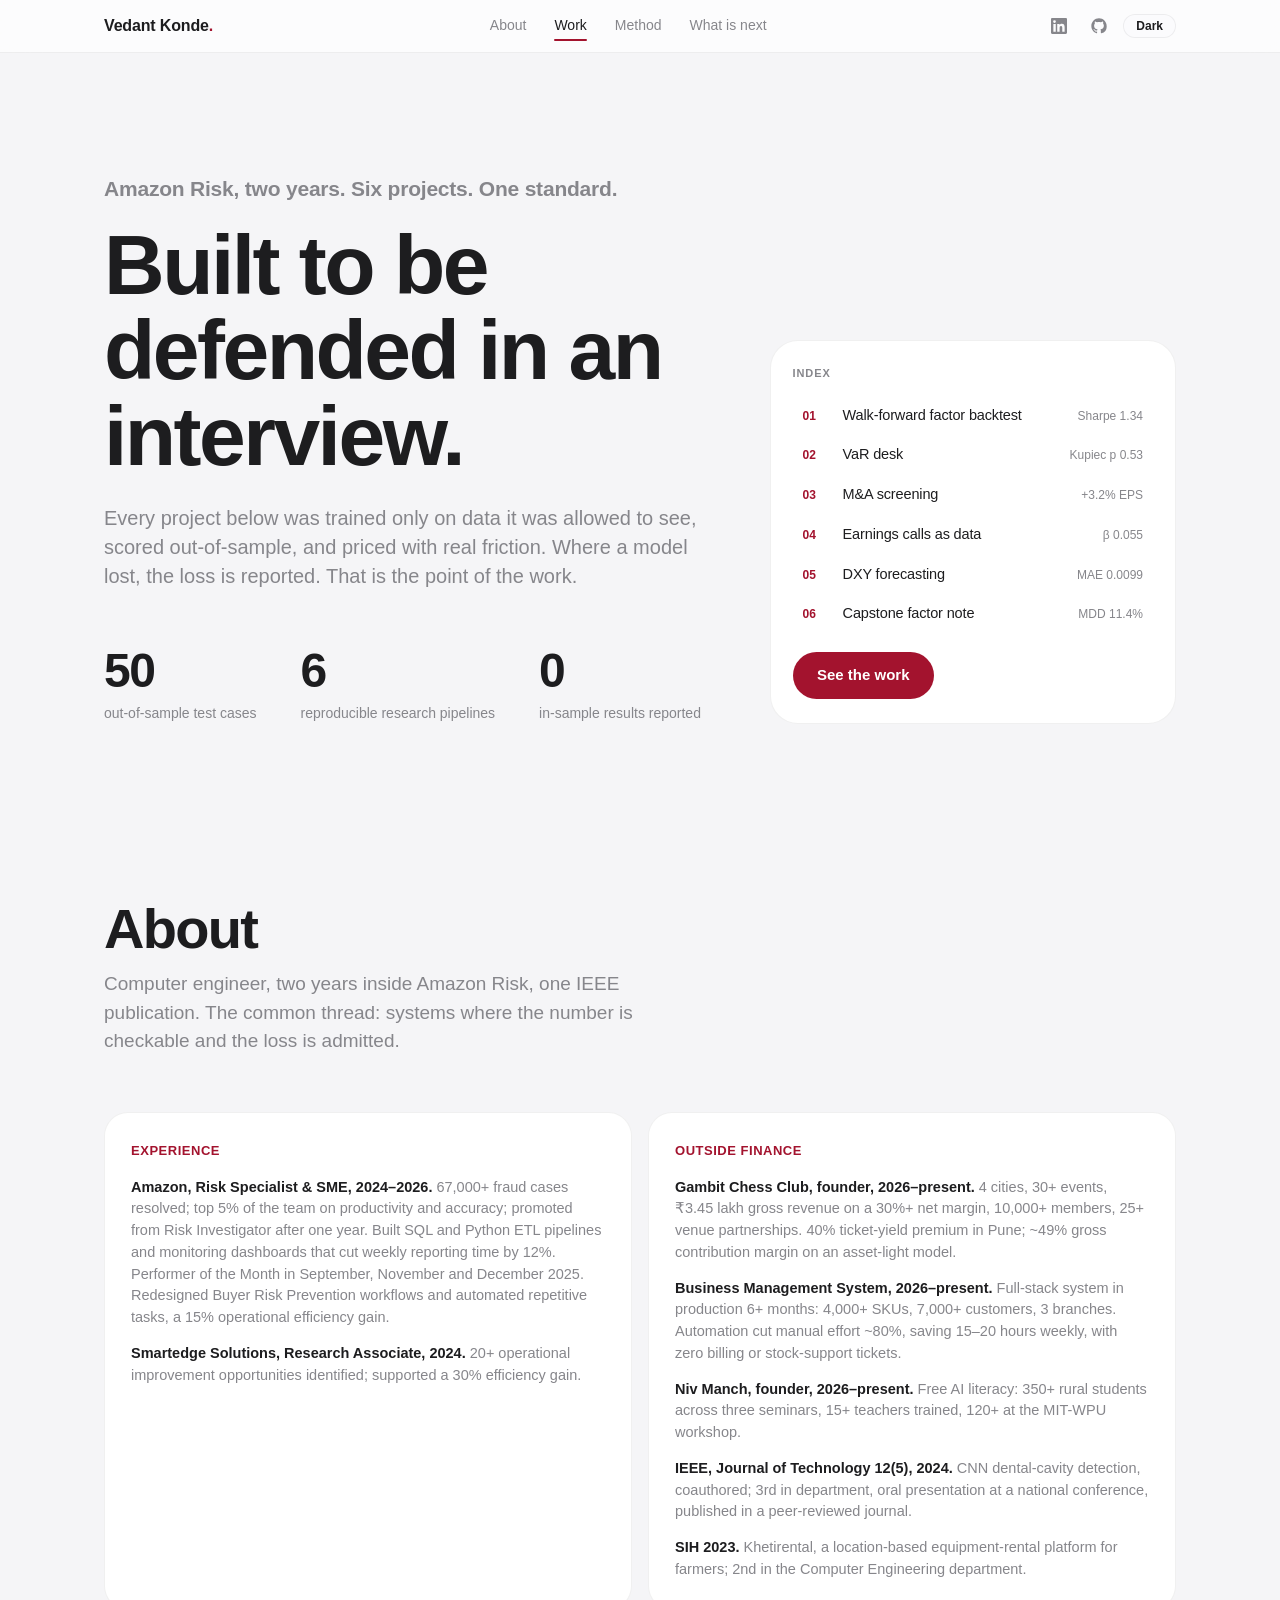
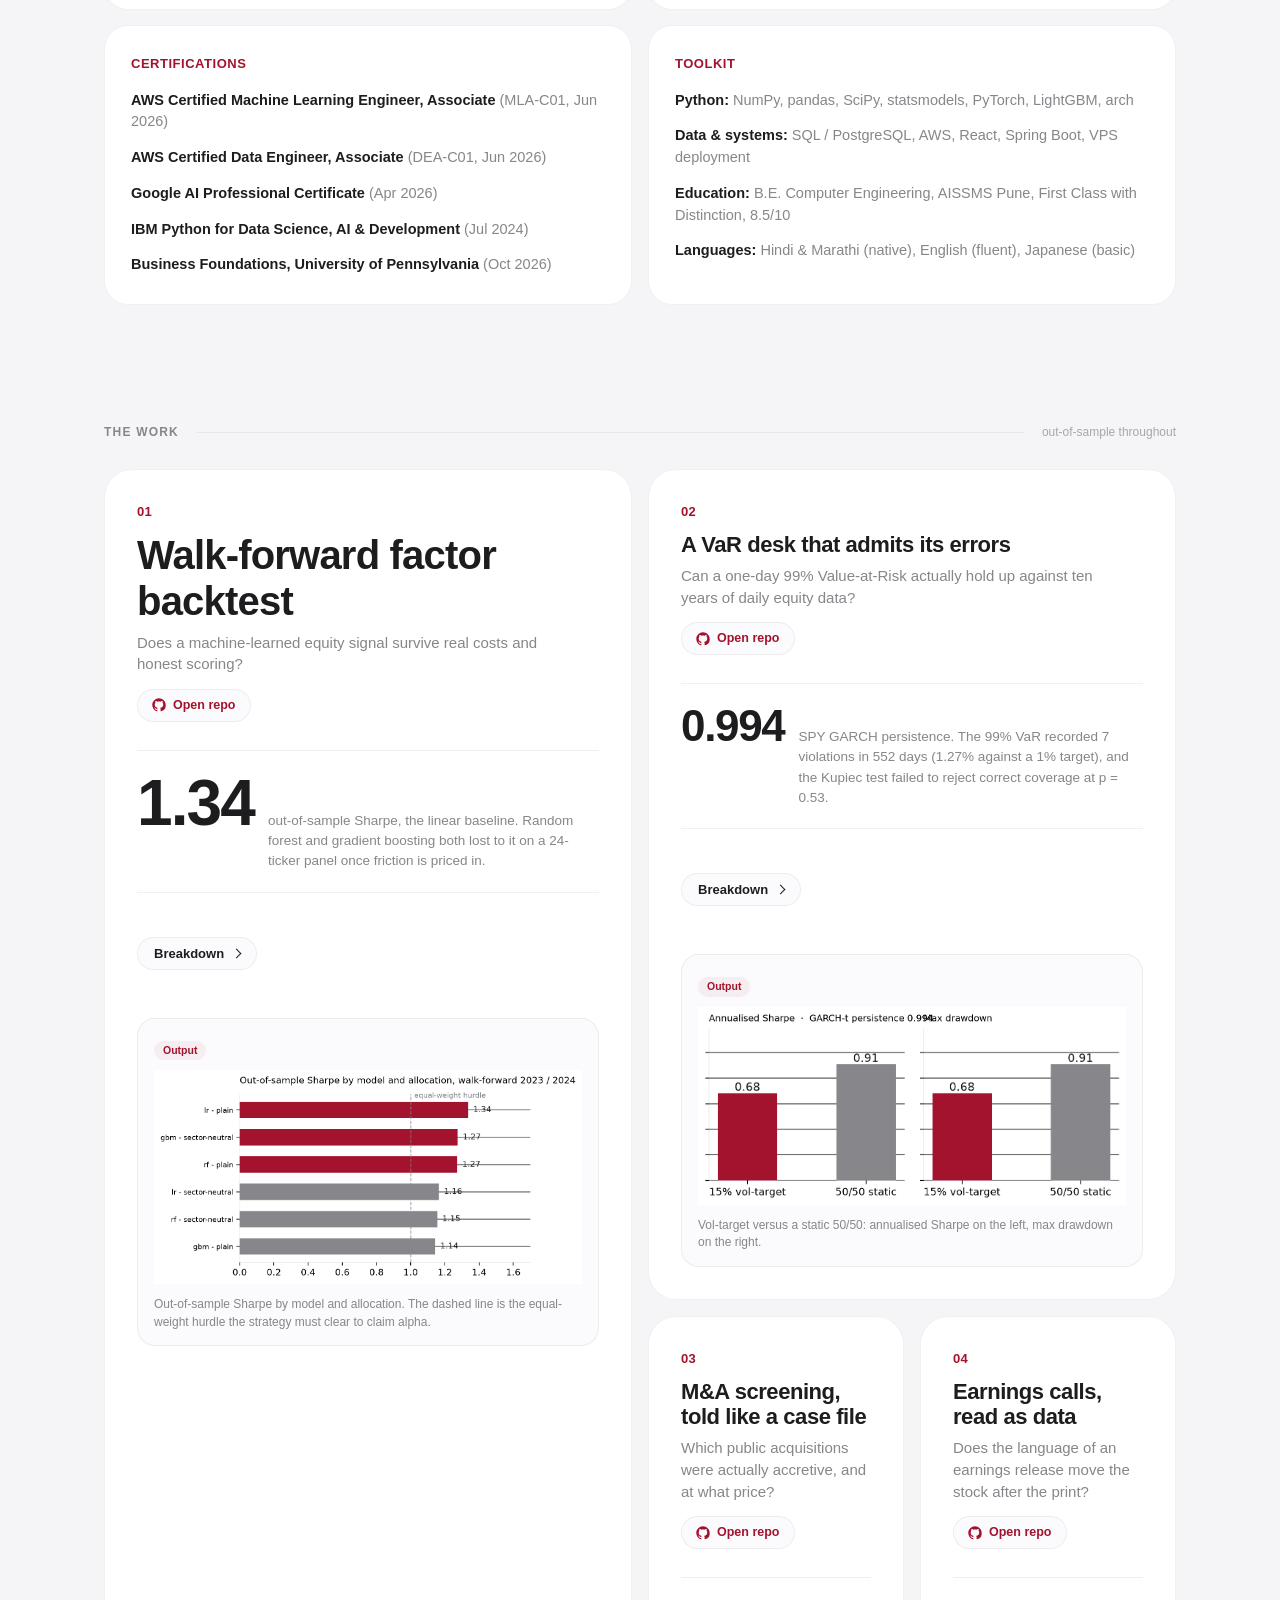
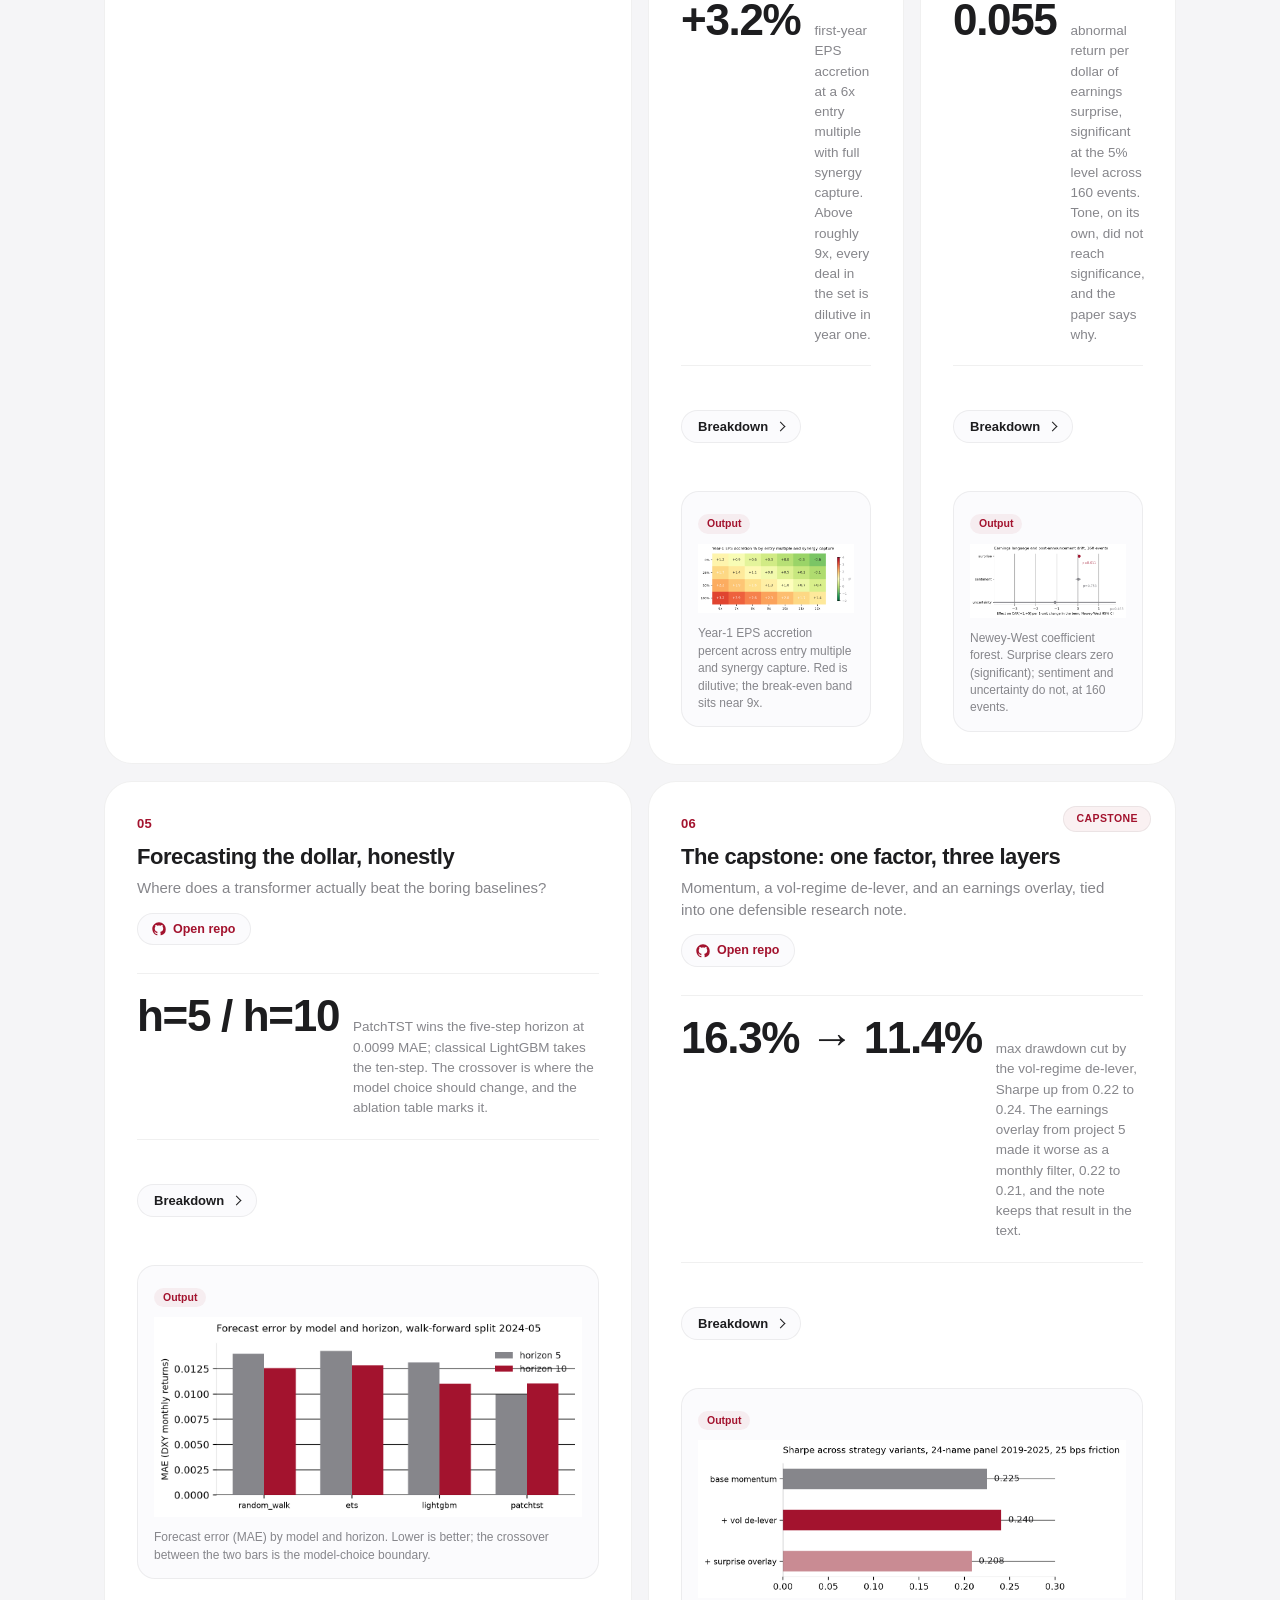
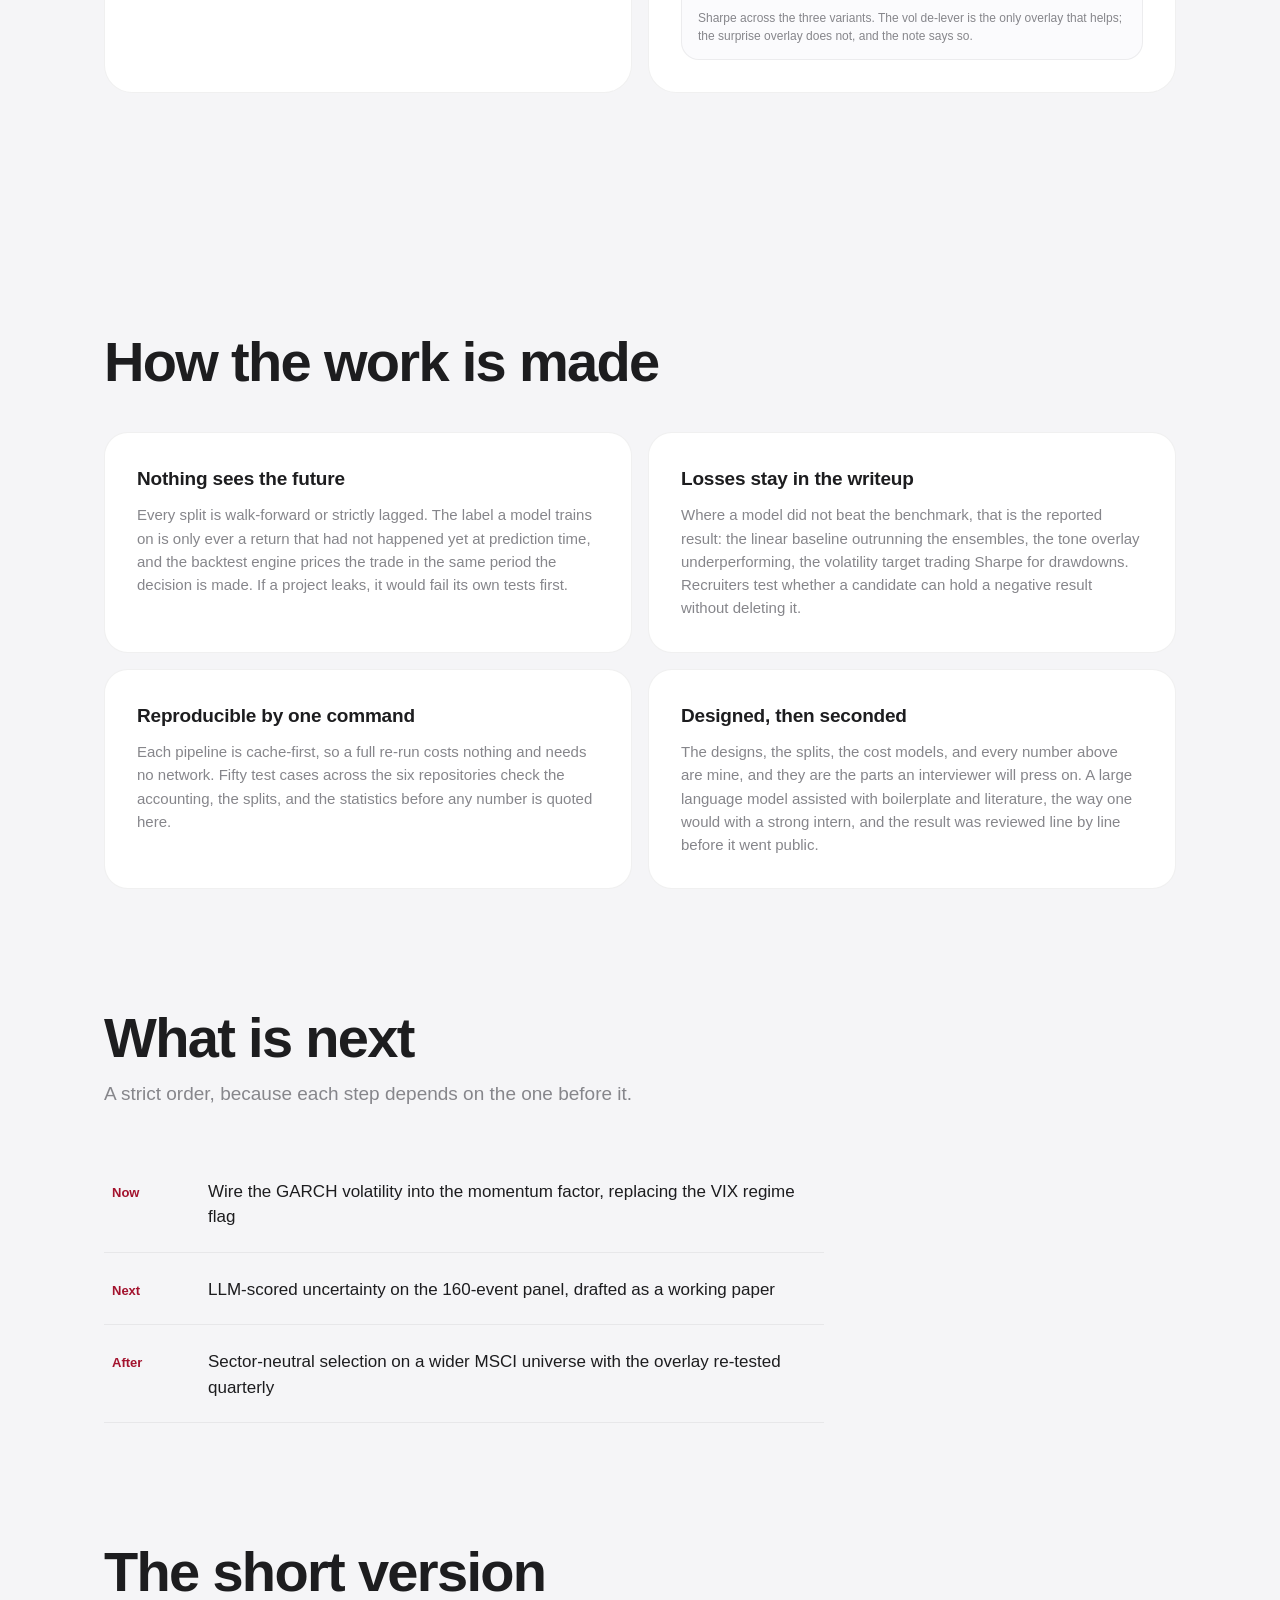
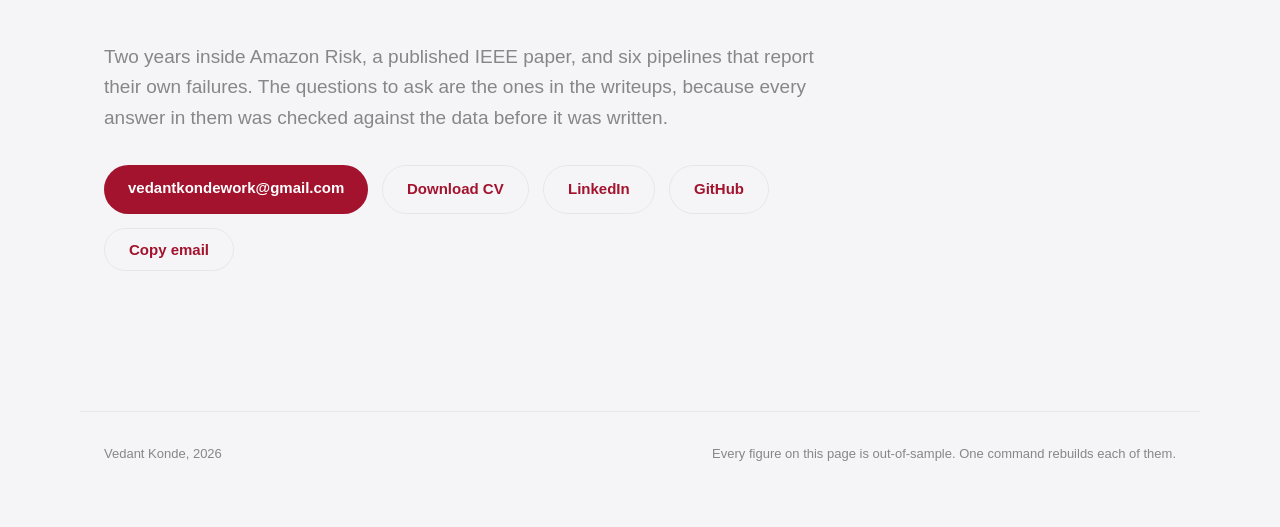
==== commit b2ae8d8a: "Sync About section and CV download with updated resume: Pom months Sep/Nov/Dec 2025, J. Technology p" ====
--- a/index.html
+++ b/index.html
@@ -88,17 +88,18 @@
       <div class="about-panel" data-reveal data-tilt data-tilt-max="5">
         <h3 class="about-panel-title">Experience</h3>
         <ul class="about-list">
-          <li><strong>Amazon, Risk Specialist &amp; SME, 2024–2026.</strong> 67,000+ fraud cases resolved; top 5% of the team on productivity and accuracy; promoted from Risk Investigator after one year. Performer of the Month three times (Nov 2025, Dec 2025, Jan 2026). Redesigned Buyer Risk Prevention workflows, a 15% efficiency gain.</li>
-          <li><strong>Smartedge Solutions, Research Associate.</strong> 20+ operational improvement opportunities identified; supported a 30% efficiency gain.</li>
+          <li><strong>Amazon, Risk Specialist &amp; SME, 2024–2026.</strong> 67,000+ fraud cases resolved; top 5% of the team on productivity and accuracy; promoted from Risk Investigator after one year. Built SQL and Python ETL pipelines and monitoring dashboards that cut weekly reporting time by 12%. Performer of the Month in September, November and December 2025. Redesigned Buyer Risk Prevention workflows and automated repetitive tasks, a 15% operational efficiency gain.</li>
+          <li><strong>Smartedge Solutions, Research Associate, 2024.</strong> 20+ operational improvement opportunities identified; supported a 30% efficiency gain.</li>
         </ul>
       </div>
 
       <div class="about-panel" data-reveal data-tilt data-tilt-max="5">
         <h3 class="about-panel-title">Outside finance</h3>
         <ul class="about-list">
-          <li><strong>Gambit Chess Club, founder, 2026–present.</strong> 4 cities, 30+ events, ₹3.45 lakh gross revenue, 10,000+ members, 25+ venue partnerships. 40% ticket-yield premium in Pune; ~49% gross contribution margin on an asset-light model.</li>
+          <li><strong>Gambit Chess Club, founder, 2026–present.</strong> 4 cities, 30+ events, ₹3.45 lakh gross revenue on a 30%+ net margin, 10,000+ members, 25+ venue partnerships. 40% ticket-yield premium in Pune; ~49% gross contribution margin on an asset-light model.</li>
+          <li><strong>Business Management System, 2026–present.</strong> Full-stack system in production 6+ months: 4,000+ SKUs, 7,000+ customers, 3 branches. Automation cut manual effort ~80%, saving 15–20 hours weekly, with zero billing or stock-support tickets.</li>
           <li><strong>Niv Manch, founder, 2026–present.</strong> Free AI literacy: 350+ rural students across three seminars, 15+ teachers trained, 120+ at the MIT-WPU workshop.</li>
-          <li><strong>IEEE TKD-24.</strong> CNN dental-cavity detection, coauthored; 3rd in department, oral presentation at a national conference.</li>
+          <li><strong>IEEE, Journal of Technology 12(5), 2024.</strong> CNN dental-cavity detection, coauthored; 3rd in department, oral presentation at a national conference, published in a peer-reviewed journal.</li>
           <li><strong>SIH 2023.</strong> Khetirental, a location-based equipment-rental platform for farmers; 2nd in the Computer Engineering department.</li>
         </ul>
       </div>
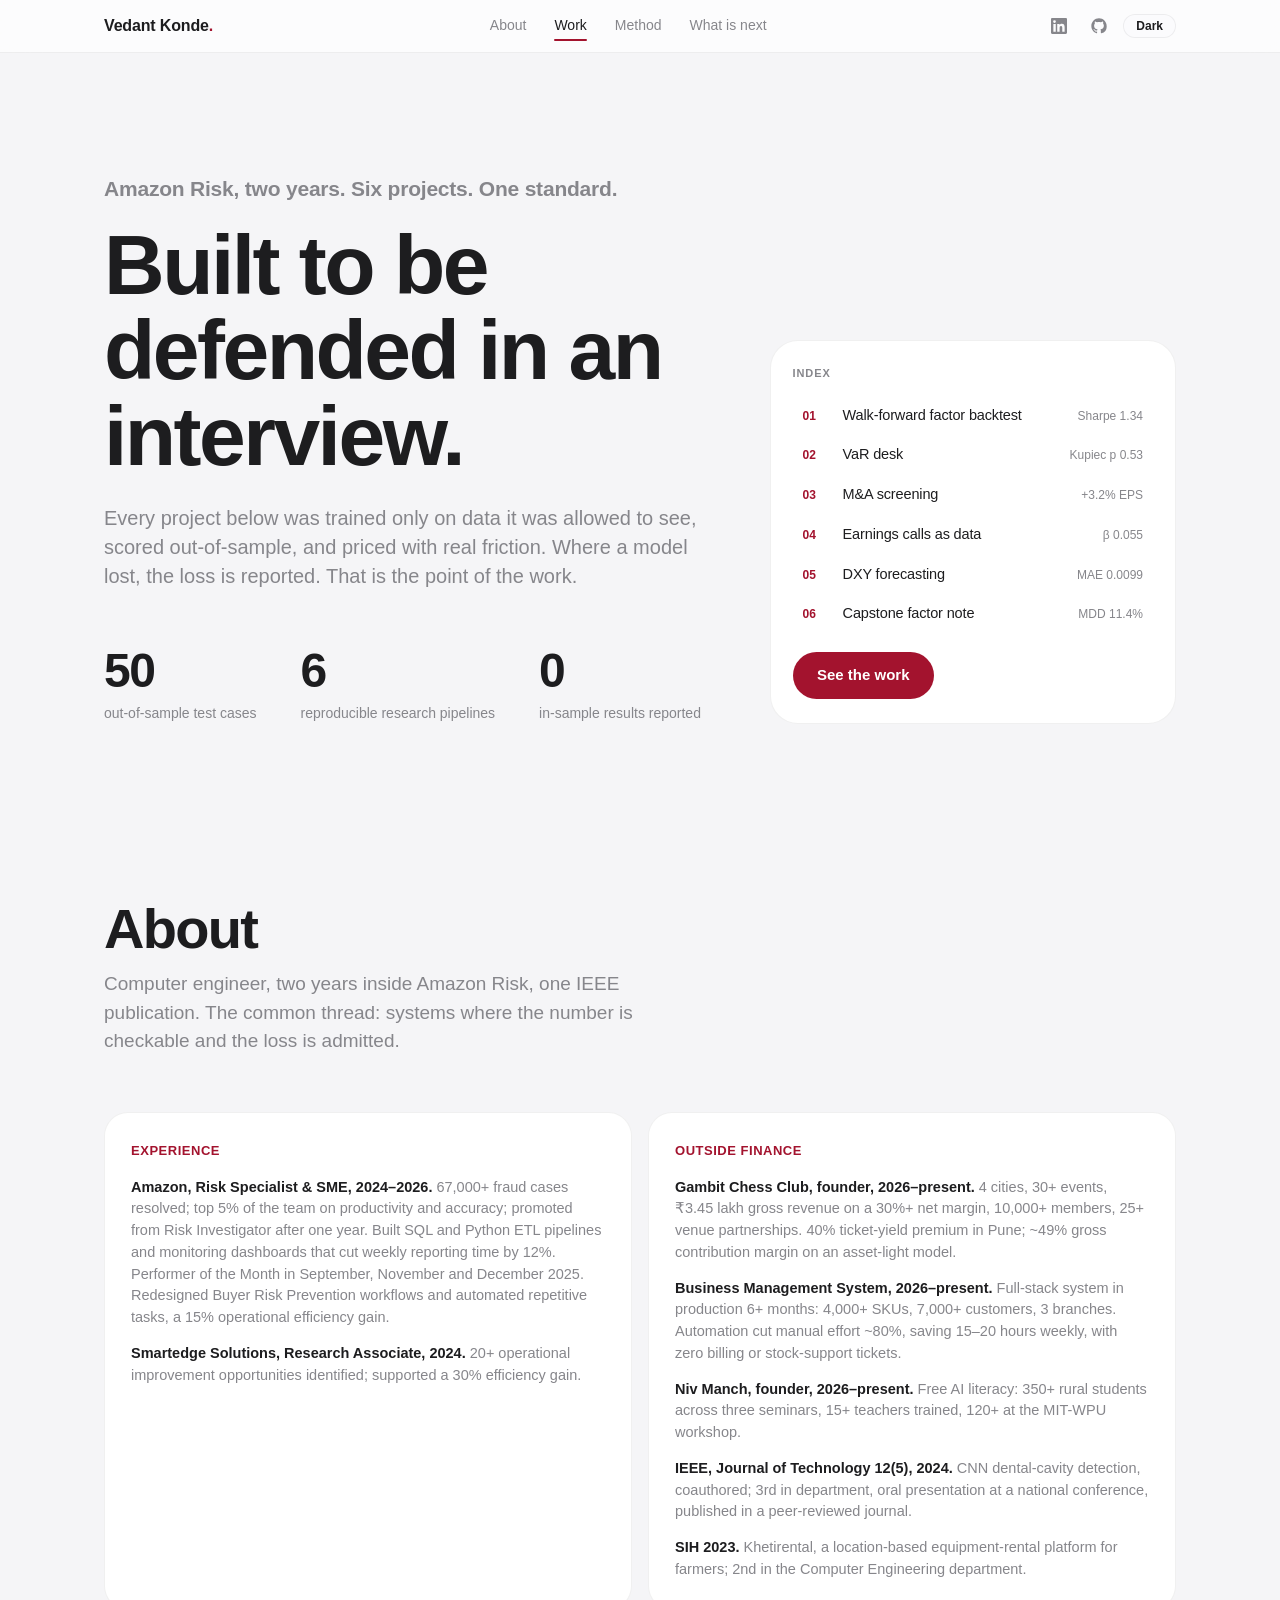
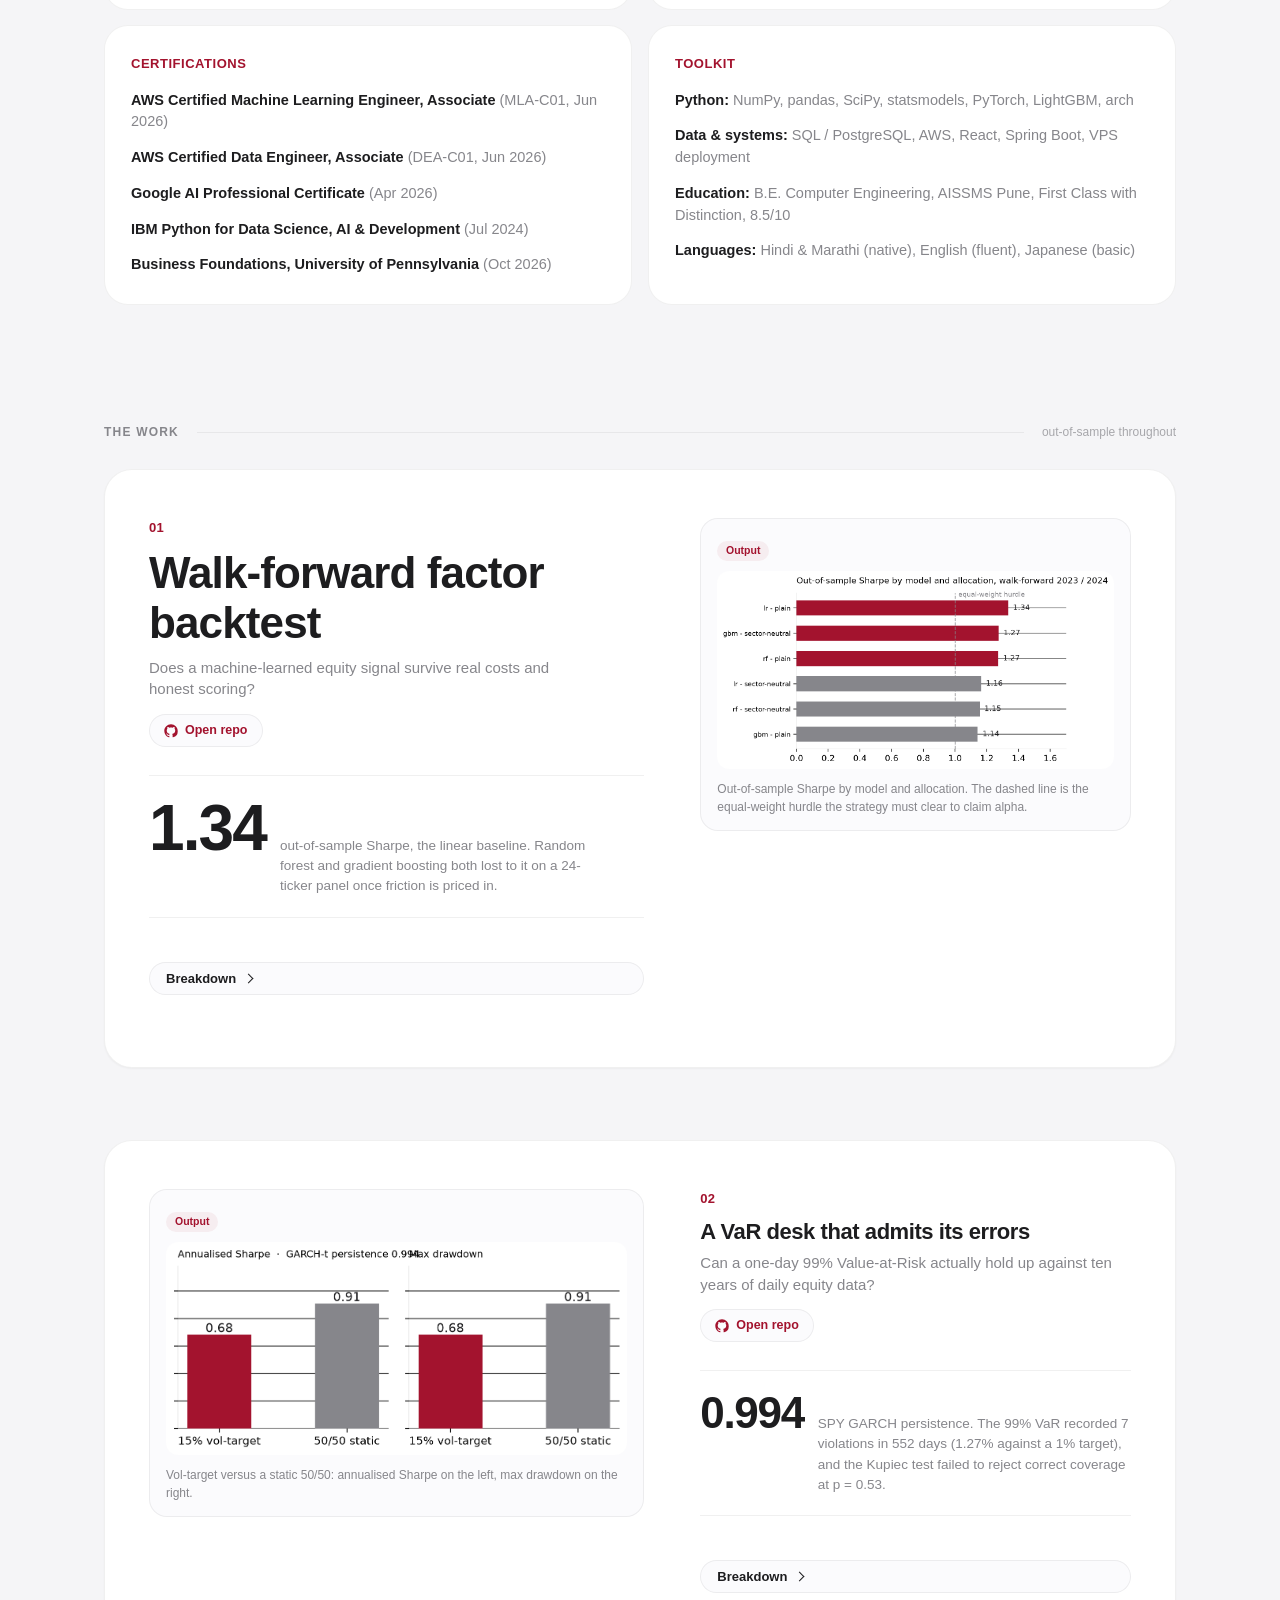
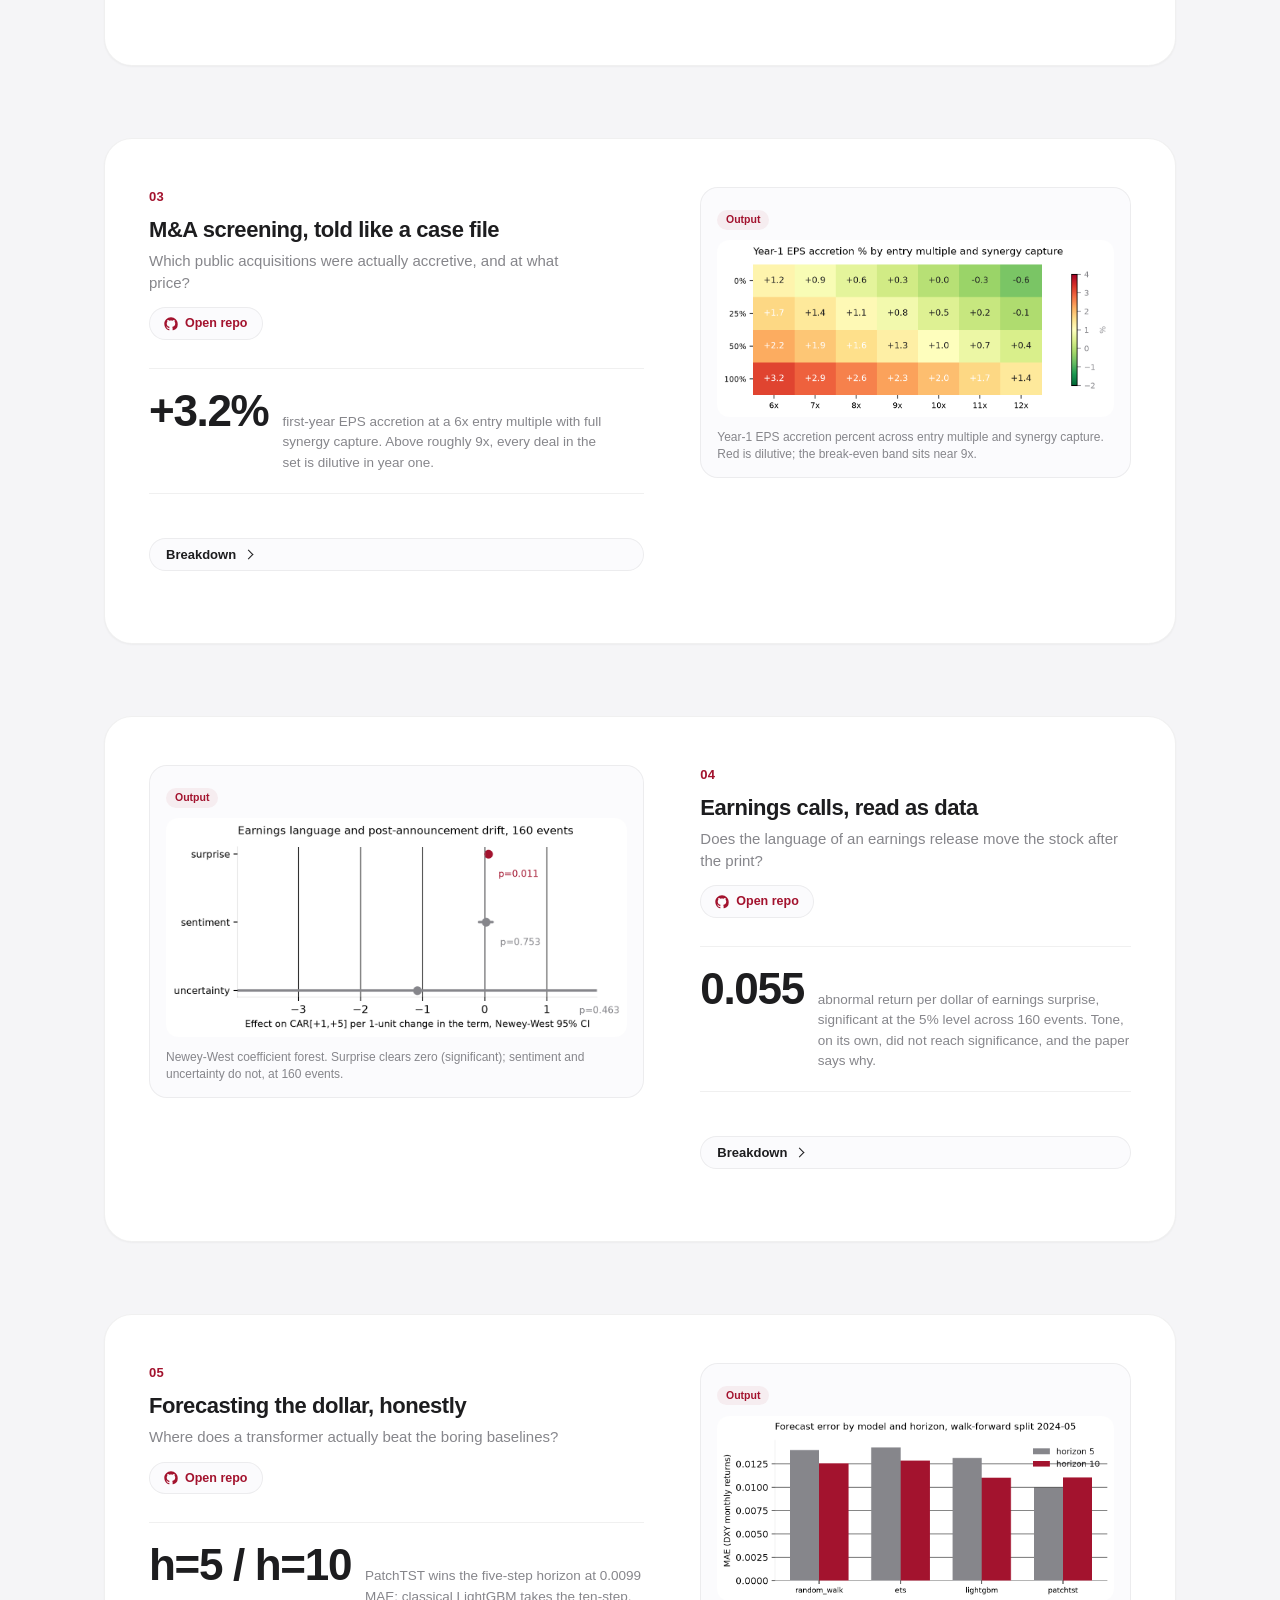
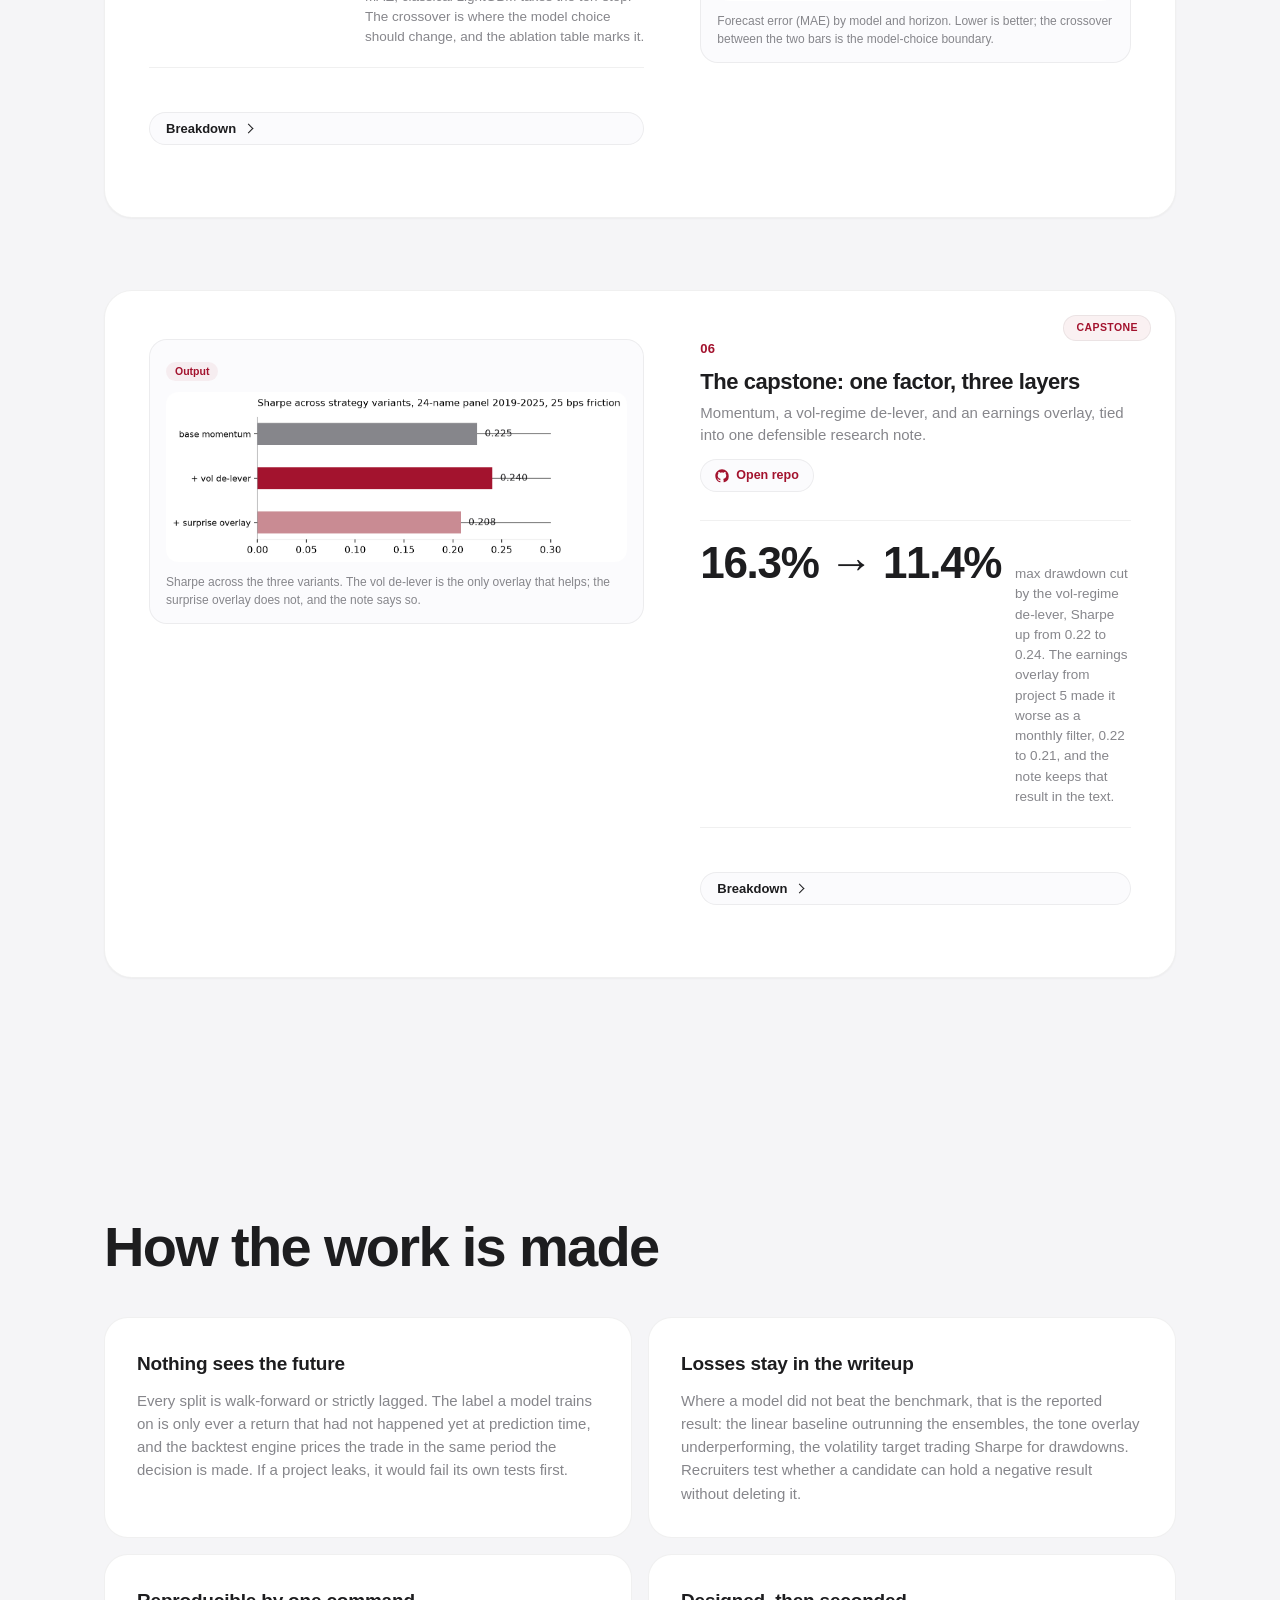
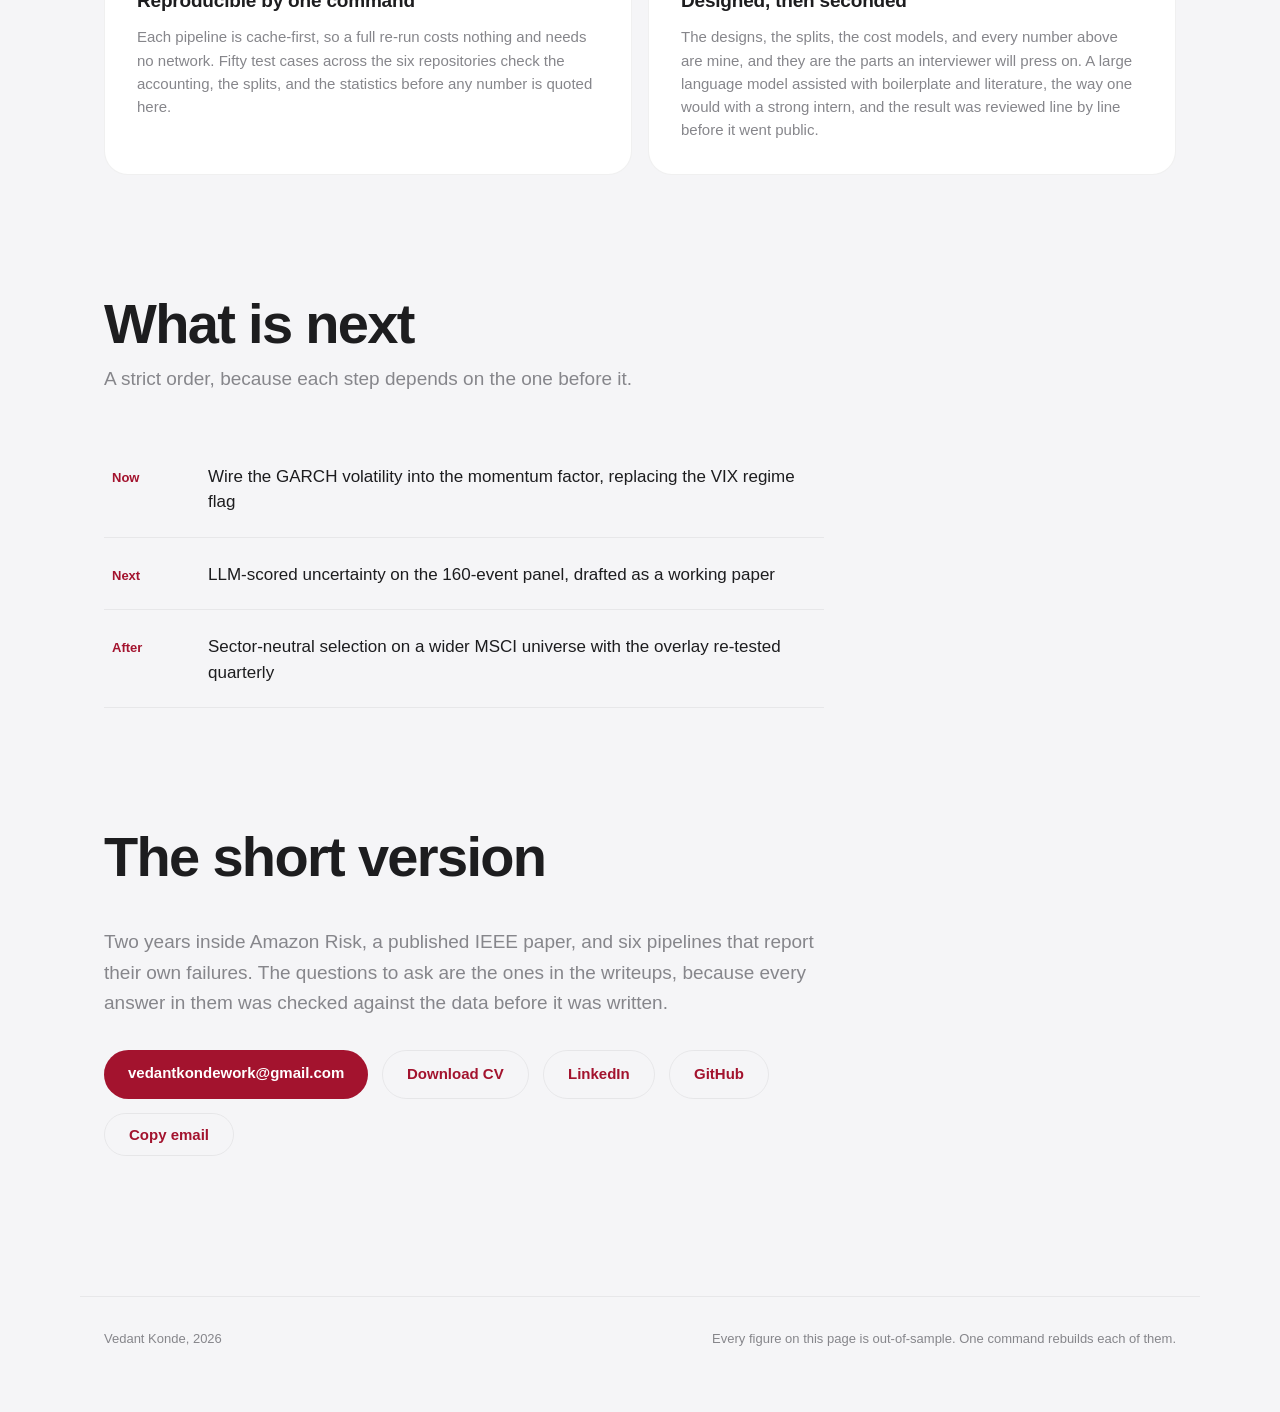
==== commit b6473854: "Restack Work into full-width case-study rows with alternating sticky charts" ====
--- a/index.html
+++ b/index.html
@@ -133,7 +133,8 @@
   <section class="bento" aria-label="Projects">
 
     <!-- P1 hero card -->
-    <article class="card card-hero" id="work-0" data-reveal data-tilt data-tilt-max="7">
+    <article class="card card-hero" id="work-0" data-reveal data-tilt data-tilt-max="3">
+      <div class="card-text">
       <span class="card-no">01</span>
       <div class="card-head">
         <h2 class="card-title">Walk-forward factor backtest</h2>
@@ -152,6 +153,7 @@
         <div class="field"><span class="field-k">Skill learned</span><span class="field-v">Walk-forward evaluation and cost-aware backtesting. Reading a loss as a result, not a bug to delete.</span></div>
       </div>
       </div>
+      </div>
       <figure class="card-figure">
         <span class="fig-tag">Output</span>
         <img class="fig-light" src="img/p1_sharpe.png" alt="Out-of-sample Sharpe by model and allocation" loading="lazy">
@@ -161,7 +163,8 @@
     </article>
 
     <!-- P2 wide card -->
-    <article class="card card-wide" id="work-1" data-reveal data-tilt data-tilt-max="5">
+    <article class="card card-wide flip" id="work-1" data-reveal data-tilt data-tilt-max="2">
+      <div class="card-text">
       <span class="card-no">02</span>
       <div class="card-head">
         <h2 class="card-title">A VaR desk that admits its errors</h2>
@@ -180,6 +183,7 @@
         <div class="field"><span class="field-k">Skill learned</span><span class="field-v">GARCH MLE and VaR coverage backtesting. Telling a risk tool from a return amplifier, out loud.</span></div>
       </div>
       </div>
+      </div>
       <figure class="card-figure">
         <span class="fig-tag">Output</span>
         <img class="fig-light" src="img/p2_vartarget.png" alt="Vol-target versus static 50/50 Sharpe and drawdown" loading="lazy">
@@ -189,7 +193,8 @@
     </article>
 
     <!-- P3 square -->
-    <article class="card card-square" id="work-2" data-reveal data-tilt data-tilt-max="6">
+    <article class="card card-square" id="work-2" data-reveal data-tilt data-tilt-max="2">
+      <div class="card-text">
       <span class="card-no">03</span>
       <div class="card-head">
         <h2 class="card-title">M&amp;A screening, told like a case file</h2>
@@ -208,6 +213,7 @@
         <div class="field"><span class="field-k">Skill learned</span><span class="field-v">EPS accretion and dilution modelling. Turning a grid of numbers into a one-page case file a partner would screenshot.</span></div>
       </div>
       </div>
+      </div>
       <figure class="card-figure">
         <span class="fig-tag">Output</span>
         <img class="fig-light" src="img/p3_accretion.png" alt="EPS accretion by entry multiple and synergy capture" loading="lazy">
@@ -217,7 +223,8 @@
     </article>
 
     <!-- P5 square -->
-    <article class="card card-square" id="work-3" data-reveal data-tilt data-tilt-max="6">
+    <article class="card card-square flip" id="work-3" data-reveal data-tilt data-tilt-max="2">
+      <div class="card-text">
       <span class="card-no">04</span>
       <div class="card-head">
         <h2 class="card-title">Earnings calls, read as data</h2>
@@ -236,6 +243,7 @@
         <div class="field"><span class="field-k">Skill learned</span><span class="field-v">Event-study design and HAC inference. Knowing where a cheap scorer stops being enough.</span></div>
       </div>
       </div>
+      </div>
       <figure class="card-figure">
         <span class="fig-tag">Output</span>
         <img class="fig-light" src="img/p5_forest.png" alt="Regression coefficient forest plot" loading="lazy">
@@ -245,7 +253,8 @@
     </article>
 
     <!-- P4 wide -->
-    <article class="card card-wide" id="work-4" data-reveal data-tilt data-tilt-max="5">
+    <article class="card card-wide" id="work-4" data-reveal data-tilt data-tilt-max="2">
+      <div class="card-text">
       <span class="card-no">05</span>
       <div class="card-head">
         <h2 class="card-title">Forecasting the dollar, honestly</h2>
@@ -264,6 +273,7 @@
         <div class="field"><span class="field-k">Skill learned</span><span class="field-v">Deep time-series forecasting with deterministic training and drift monitoring. Knowing when depth does not pay.</span></div>
       </div>
       </div>
+      </div>
       <figure class="card-figure">
         <span class="fig-tag">Output</span>
         <img class="fig-light" src="img/p4_ablation.png" alt="Forecast error by model and horizon" loading="lazy">
@@ -273,7 +283,8 @@
     </article>
 
     <!-- P6 capstone -->
-    <article class="card card-wide" id="work-5" data-reveal data-tilt data-tilt-max="5">
+    <article class="card card-wide flip" id="work-5" data-reveal data-tilt data-tilt-max="2">
+      <div class="card-text">
       <span class="card-no">06</span>
       <span class="card-chip">Capstone</span>
       <div class="card-head">
@@ -291,6 +302,7 @@
         <div class="field"><span class="field-k">Findings</span><span class="field-v">The vol-regime de-lever lifts Sharpe from 0.22 to 0.24 and cuts max drawdown from 16.3% to 11.4%. The earnings overlay made it worse as a monthly filter, and the note keeps that result.</span></div>
         <div class="field"><span class="field-k">Why it matters</span><span class="field-v">It is the piece you hand a quant interviewer instead of describing code. It separates signal from timing, which is the difference between marketing a strategy and publishing one.</span></div>
         <div class="field"><span class="field-k">Skill learned</span><span class="field-v">Multi-layer strategy construction and honest overlay attribution. Re-testing the overlay quarterly, where it may actually help.</span></div>
+      </div>
       </div>
       </div>
       <figure class="card-figure">
--- a/css/styles.css
+++ b/css/styles.css
@@ -193,26 +193,37 @@
 .about-list li { font-size: 14.5px; line-height: 1.5; color: var(--ink-2); }
 .about-list li strong { color: var(--ink); font-weight: 600; }
 
-/* bento grid */
-.bento { display: grid; grid-template-columns: repeat(4,1fr); gap: 16px; padding-bottom: 120px; }
+/* work: vertically stacked case studies, one full-width row each, dedicated space between */
+.bento { display: flex; flex-direction: column; gap: 72px; padding-bottom: 120px; }
 .card {
+  display: grid; grid-template-columns: 1.15fr 1fr; gap: 24px 56px;
+  align-items: start;
   background: var(--surface); border: 1px solid var(--hairline);
-  border-radius: var(--radius-card); padding: 32px;
+  border-radius: var(--radius-card); padding: 48px 44px;
+  box-shadow: 0 1px 2px rgba(0,0,0,0.04);
   transition: transform 320ms var(--spring), background-color 400ms var(--spring);
-  will-change: transform; position: relative; overflow: hidden;
+  will-change: transform; position: relative;
   transform-style: preserve-3d;
 }
-.card:hover { transform: translateY(-2px) scale(1.005); }
+[data-theme="dark"] .card { box-shadow: none; }
+.card:hover { transform: translateY(-2px); }
+/* alternating rows: text left / chart right, then chart left / text right */
+.card.flip .card-text { order: 2; }
+.card.flip .card-figure { order: 1; }
+.card .card-text { display: flex; flex-direction: column; }
+/* the chart column: full figure, sticks while the text scrolls on tall rows */
+.card .card-figure { position: sticky; top: 96px; margin-top: 0; }
+.card .card-figure img { border-radius: 12px; }
 /* 3D tilt: JS drives the transform; these keep it smooth and add a light glare layer */
-.card[data-tilt] { transform: perspective(1200px); transition: transform 180ms var(--spring), background-color 400ms var(--spring); }
+.card[data-tilt] { transition: transform 180ms var(--spring), background-color 400ms var(--spring); }
 .card[data-tilt]:not(:hover) { transition: transform 600ms var(--spring), background-color 400ms var(--spring); }
 .card[data-tilt]::after {
   content: ""; position: absolute; inset: 0; pointer-events: none;
   border-radius: inherit; opacity: 0; transition: opacity 300ms var(--spring);
-  background: radial-gradient(600px circle at var(--gx, 50%) var(--gy, 50%), rgba(255,255,255,0.10), transparent 45%);
+  background: radial-gradient(700px circle at var(--gx, 50%) var(--gy, 50%), rgba(255,255,255,0.10), transparent 45%);
 }
 .card[data-tilt]:hover::after { opacity: 1; }
-[data-theme="dark"] .card[data-tilt]::after { background: radial-gradient(600px circle at var(--gx, 50%) var(--gy, 50%), rgba(255,255,255,0.06), transparent 45%); }
+[data-theme="dark"] .card[data-tilt]::after { background: radial-gradient(700px circle at var(--gx, 50%) var(--gy, 50%), rgba(255,255,255,0.06), transparent 45%); }
 /* magnetic buttons: JS nudge + springy return */
 [data-magnetic] { position: relative; }
 [data-magnetic].is-magnet-hover { transition: transform 120ms var(--spring) !important; }
@@ -232,7 +243,7 @@
   border: 1px solid var(--hairline);
   border-radius: 999px; padding: 4px 12px;
 }
-.card-hero .card-title { font-size: 40px; }
+.card-hero .card-title { font-size: 44px; }
 .card-title { font-size: 22px; font-weight: 700; letter-spacing: -0.02em; line-height: 1.15; }
 .card-usecase { margin-top: 8px; font-size: 15px; color: var(--ink-2); line-height: 1.45; max-width: 52ch; }
 .card-repo {
@@ -385,18 +396,22 @@
 /* responsive */
 @media (max-width: 900px) {
   .about-grid { grid-template-columns: 1fr; }
-  .bento { grid-template-columns: repeat(2,1fr); }
-  .card-hero { grid-column: span 2; grid-row: span 1; }
-  .card-wide { grid-column: span 2; }
-  .card-square { grid-column: span 1; }
+  /* stacked single-column case studies: text first, chart below */
+  .bento { gap: 40px; }
+  .card { grid-template-columns: 1fr; gap: 24px; padding: 36px 32px; }
+  .card .card-figure { position: static; }
+  .card.flip .card-text { order: 0; }
+  .card.flip .card-figure { order: 1; }
+  .card-detail { grid-template-columns: 1fr; }
+  .card-hero .card-title { font-size: 34px; }
+  .card-hero .stat-big { font-size: 52px; }
   .hero-grid { grid-template-columns: 1fr; gap: 40px; align-items: start; }
   .hero-index { max-width: 520px; }
 }
 @media (max-width: 560px) {
-  .bento { grid-template-columns: 1fr; }
-  .card-hero, .card-wide, .card-square { grid-column: span 1; }
+  .bento { gap: 32px; }
+  .card { padding: 28px 22px; }
   .card-grid { grid-template-columns: 1fr; }
-  .card-detail { grid-template-columns: 1fr; }
   .method-grid { grid-template-columns: 1fr; }
   .hero { padding: 96px 0 64px; }
   .hero-stats { gap: 28px; }
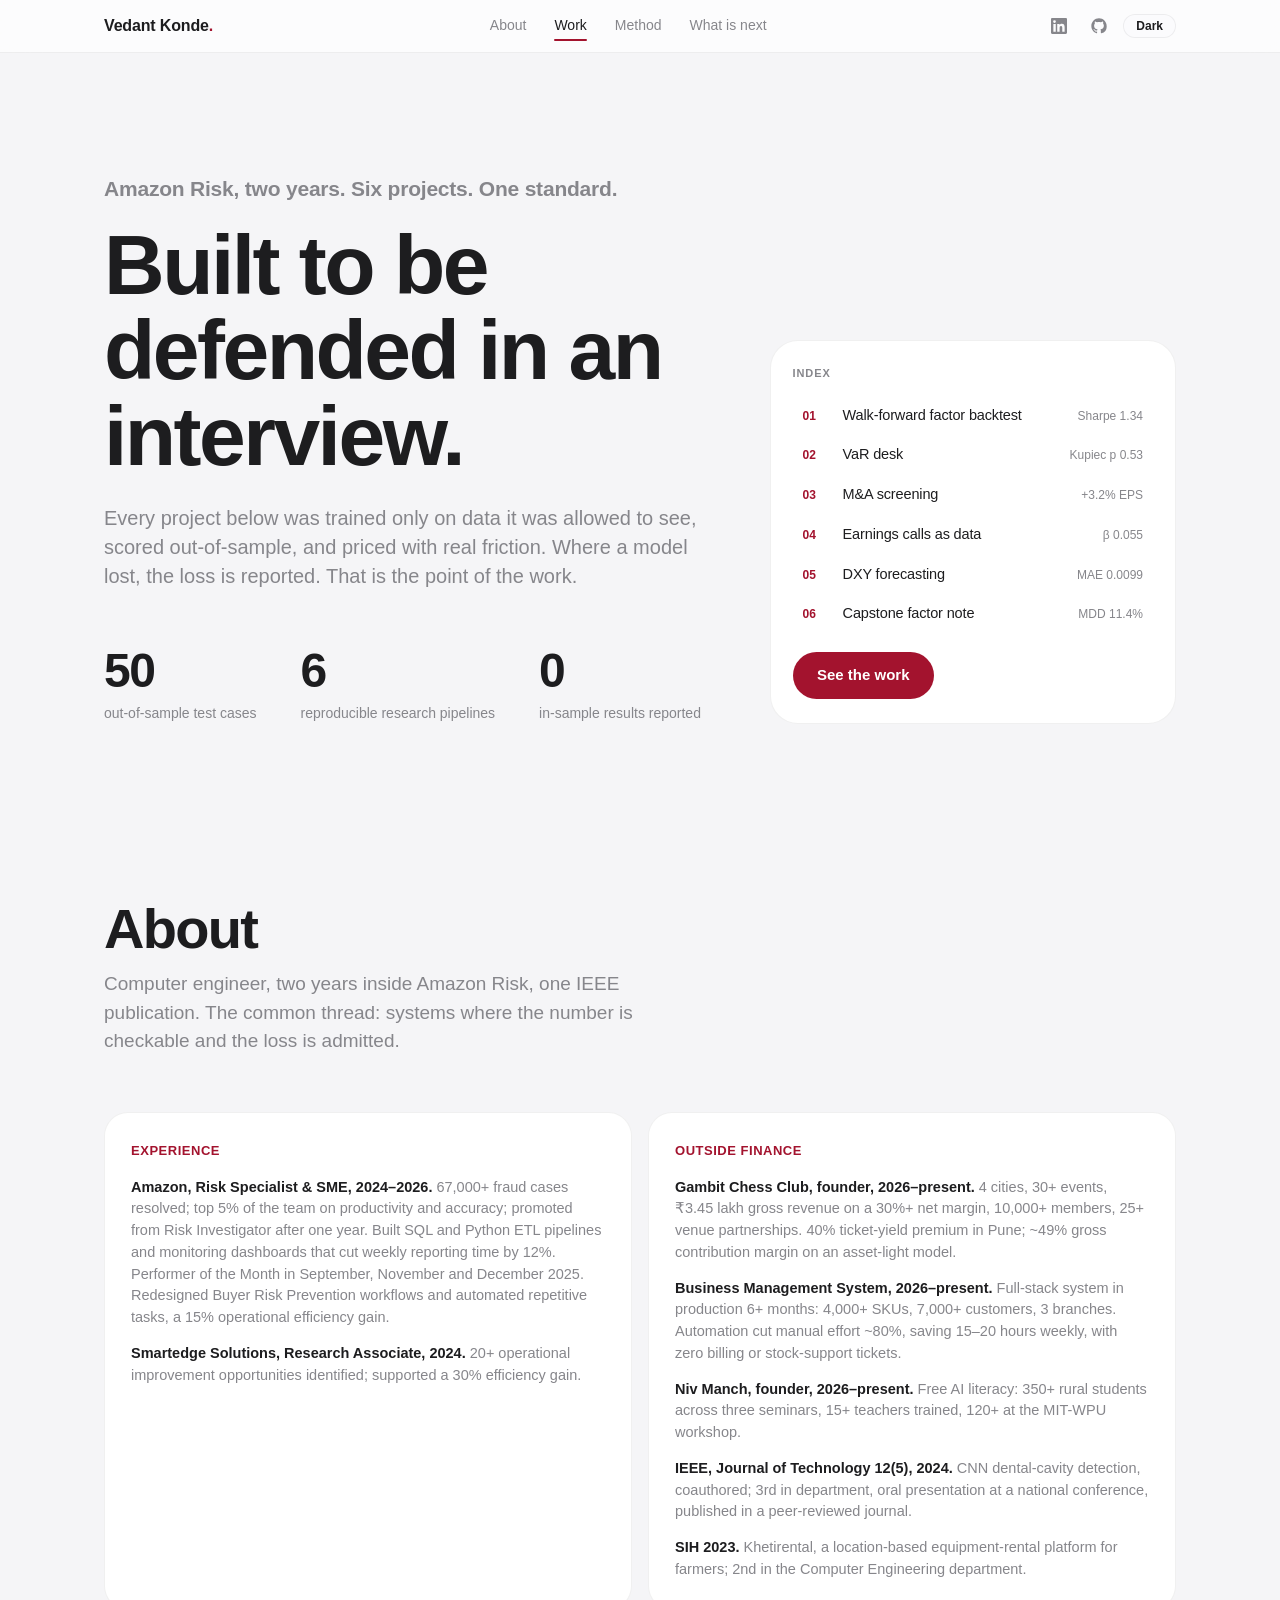
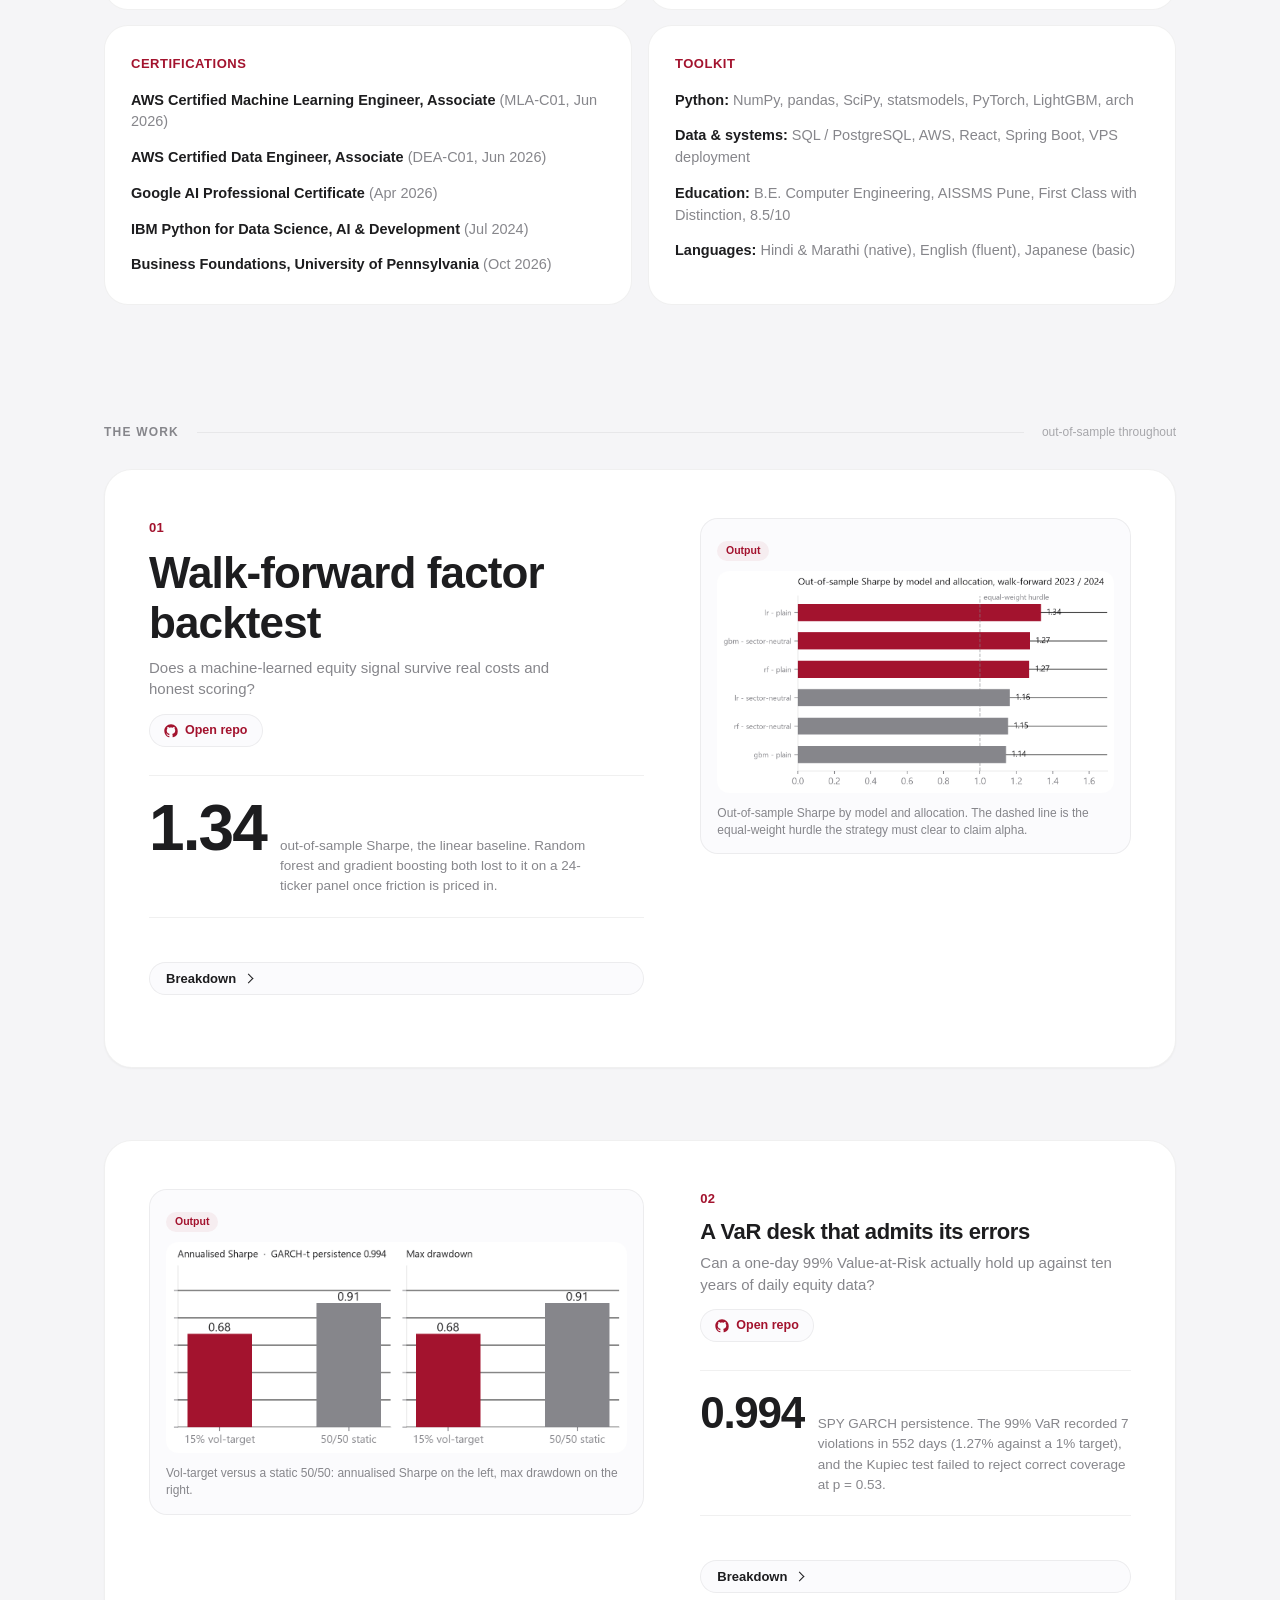
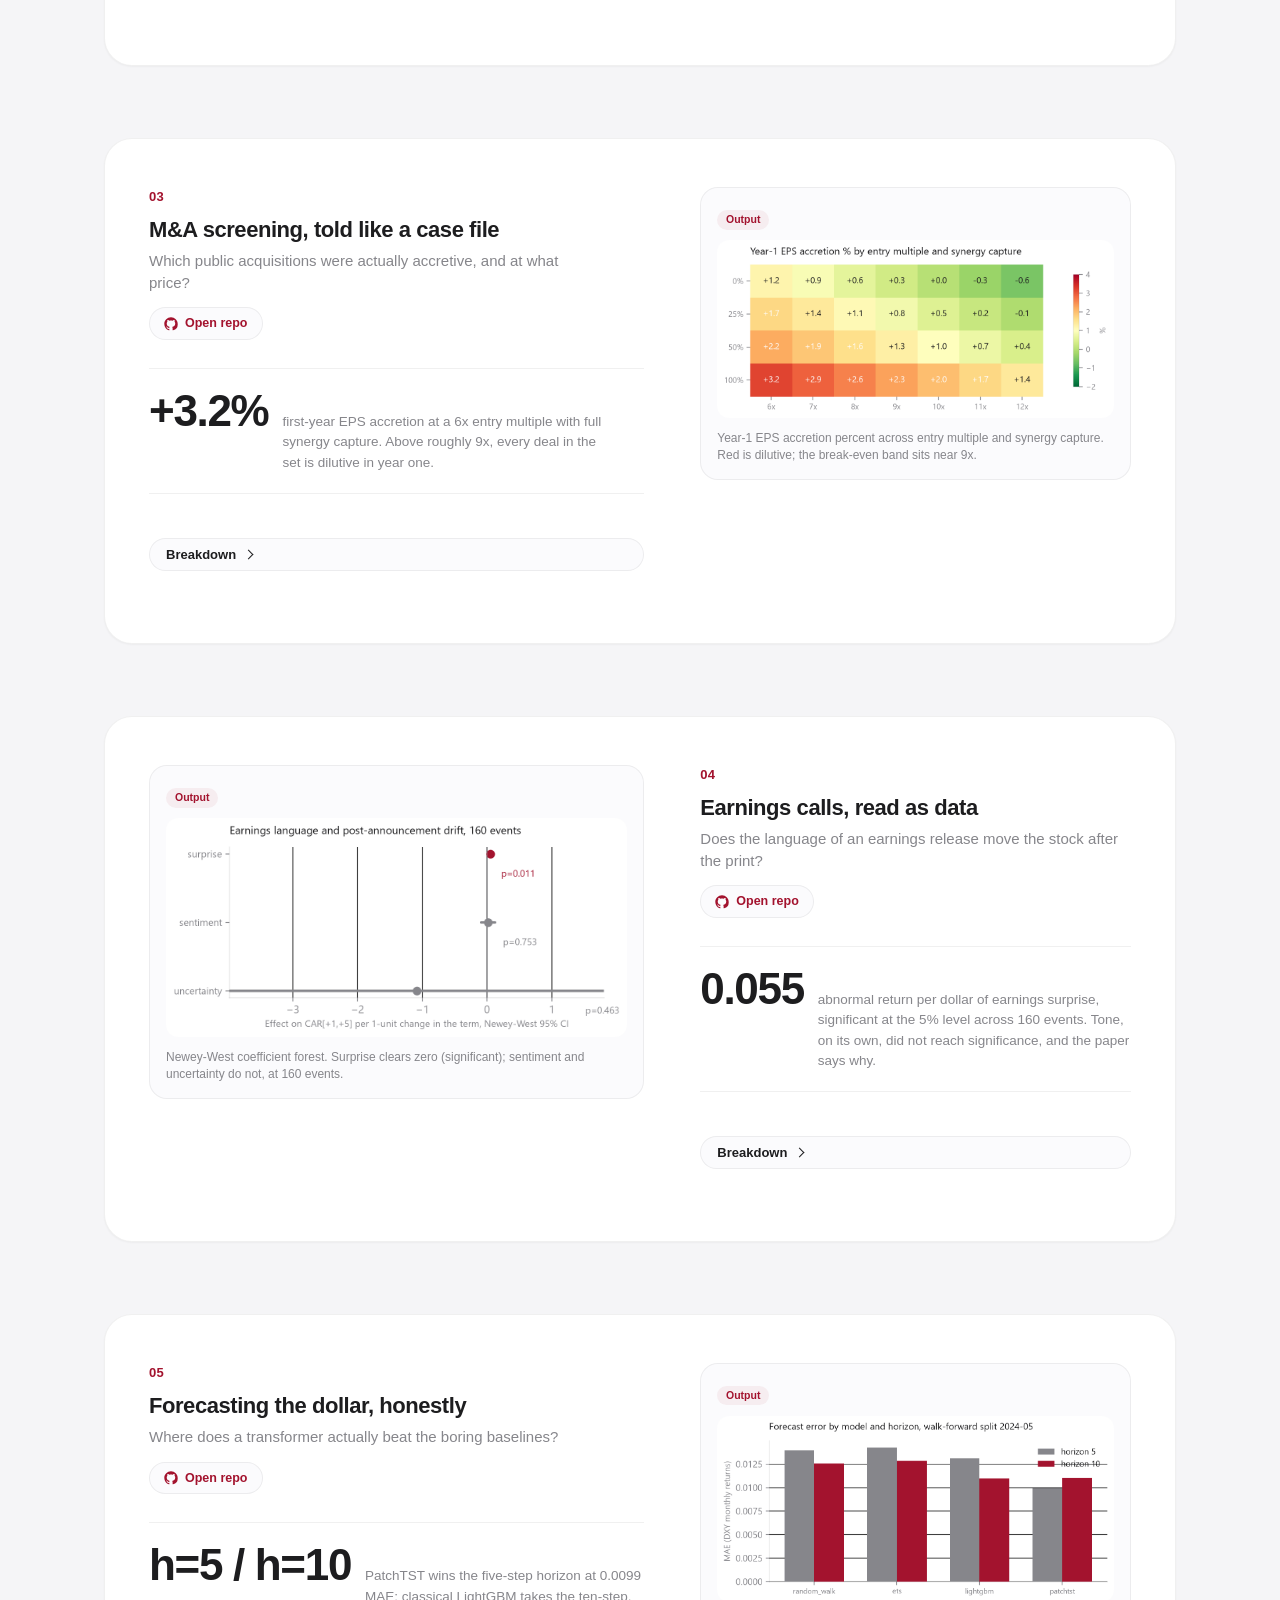
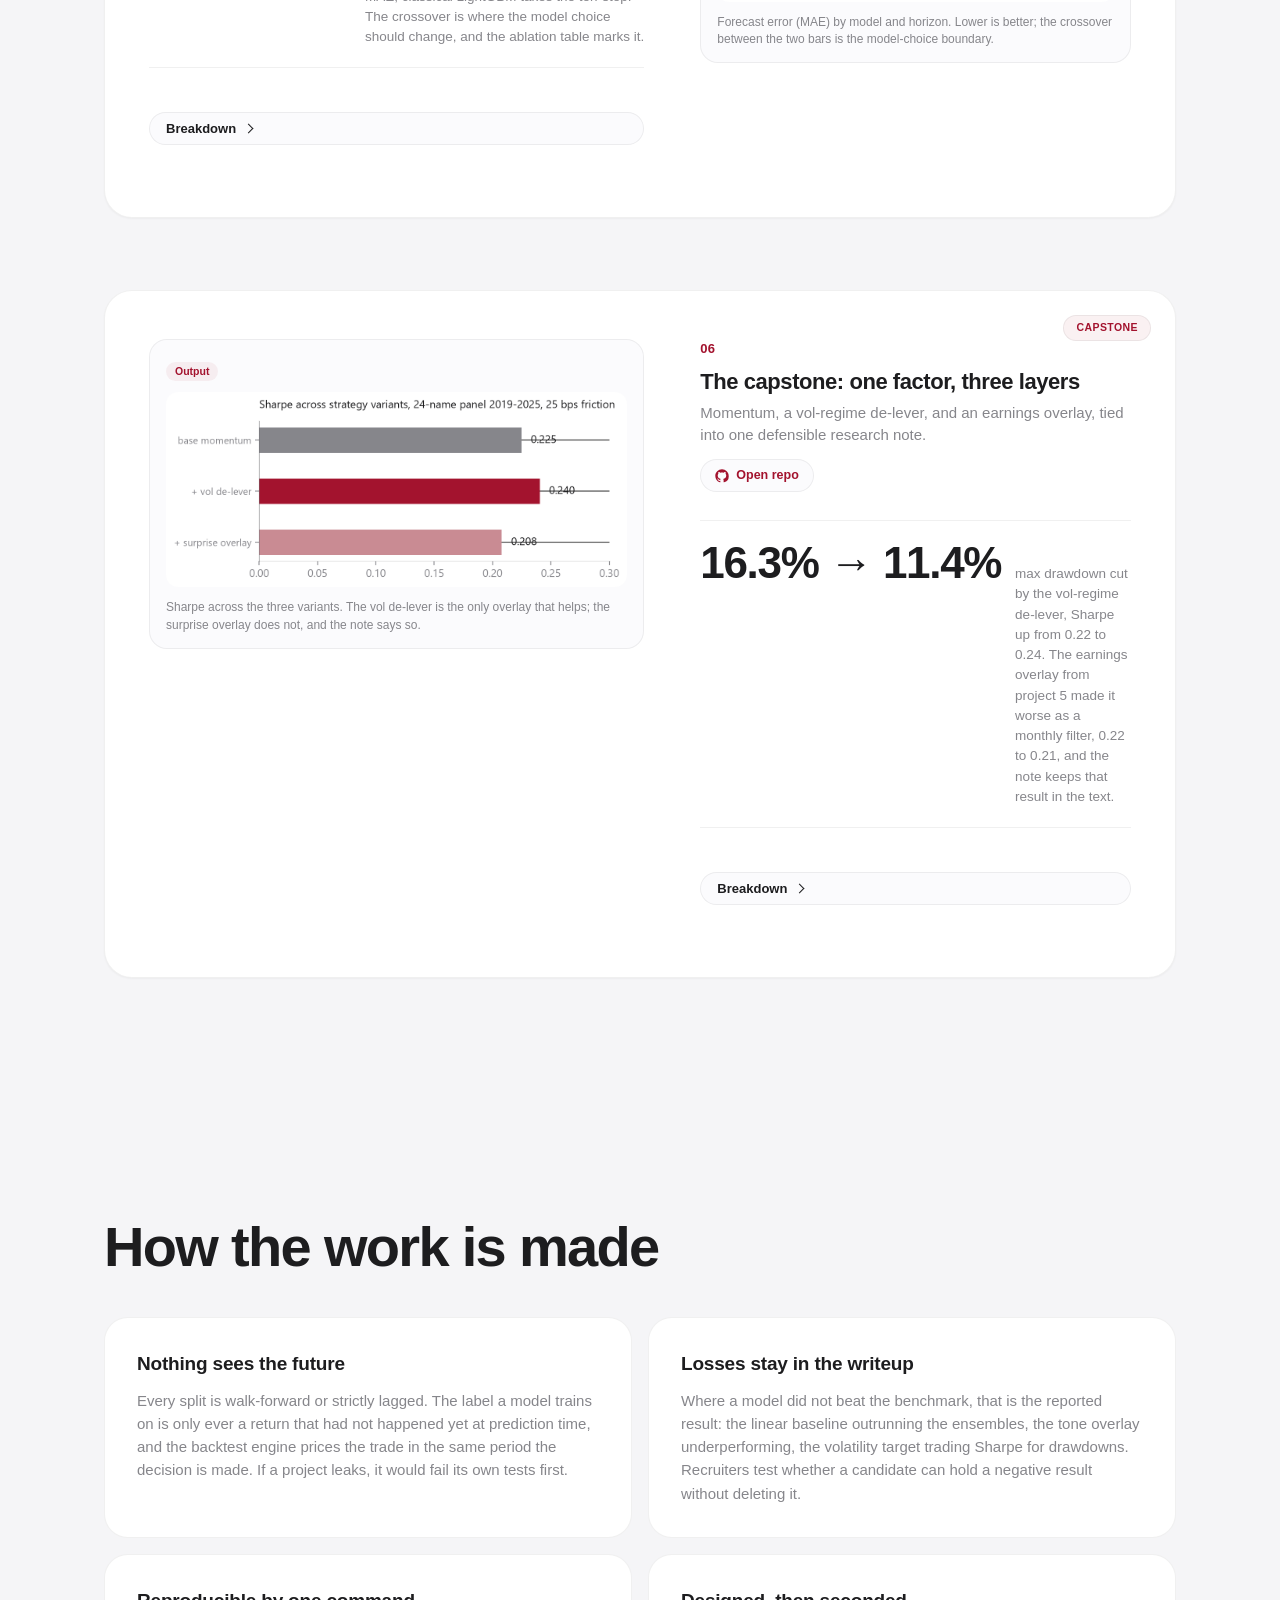
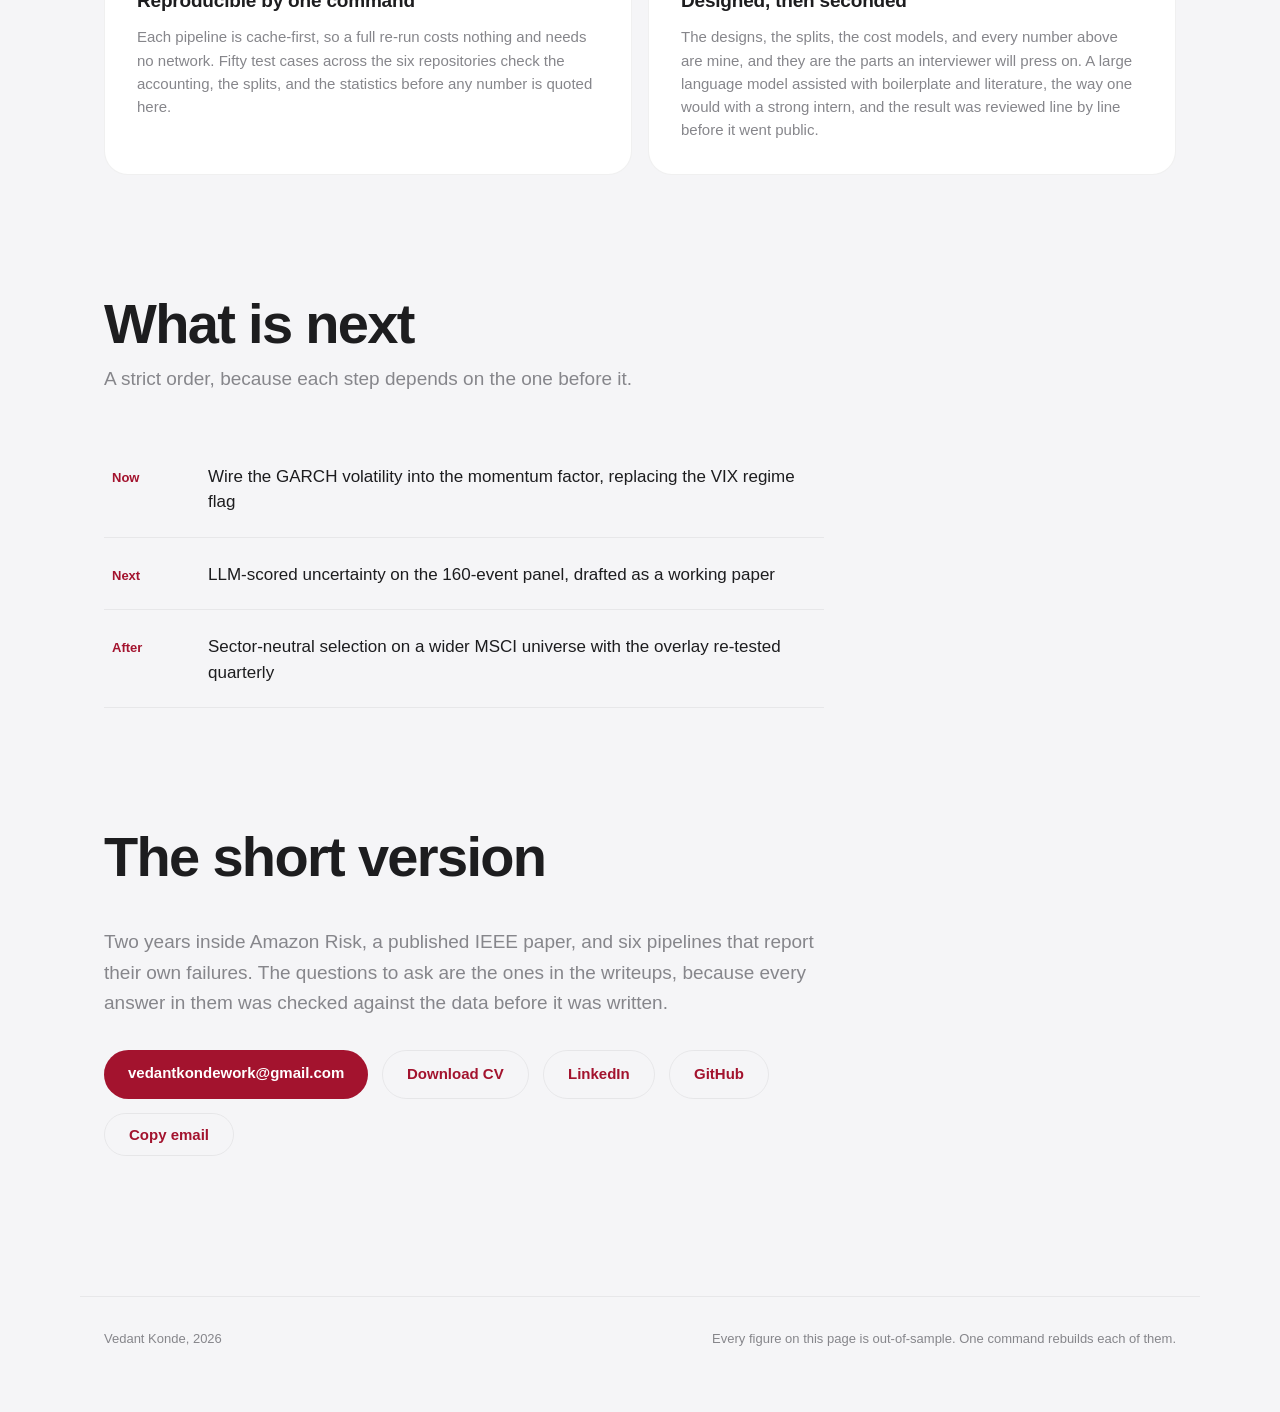
==== commit 61c59777: "Fix dark-mode chart annotations, switch CV download to latest docx - make_charts.py: theme-aware axi" ====
--- a/index.html
+++ b/index.html
@@ -352,7 +352,7 @@
     <p class="contact-line">Two years inside Amazon Risk, a published IEEE paper, and six pipelines that report their own failures. The questions to ask are the ones in the writeups, because every answer in them was checked against the data before it was written.</p>
     <div class="contact-actions">
       <a class="btn-primary" data-magnetic href="mailto:vedantkondework@gmail.com">vedantkondework@gmail.com</a>
-      <a class="btn-ghost" data-magnetic href="Vedant_Konde_Resume_MIM.pdf" target="_blank" rel="noopener">Download CV</a>
+      <a class="btn-ghost" data-magnetic href="Vedant_Konde_CV_Final.docx" target="_blank" rel="noopener">Download CV</a>
       <a class="btn-ghost" data-magnetic href="https://www.linkedin.com/in/vedant-konde" target="_blank" rel="noopener">LinkedIn</a>
       <a class="btn-ghost" data-magnetic href="https://github.com/Vedantk910" target="_blank" rel="noopener">GitHub</a>
       <button class="btn-ghost copy-email" data-magnetic type="button" data-copy="vedantkondework@gmail.com">Copy email</button>
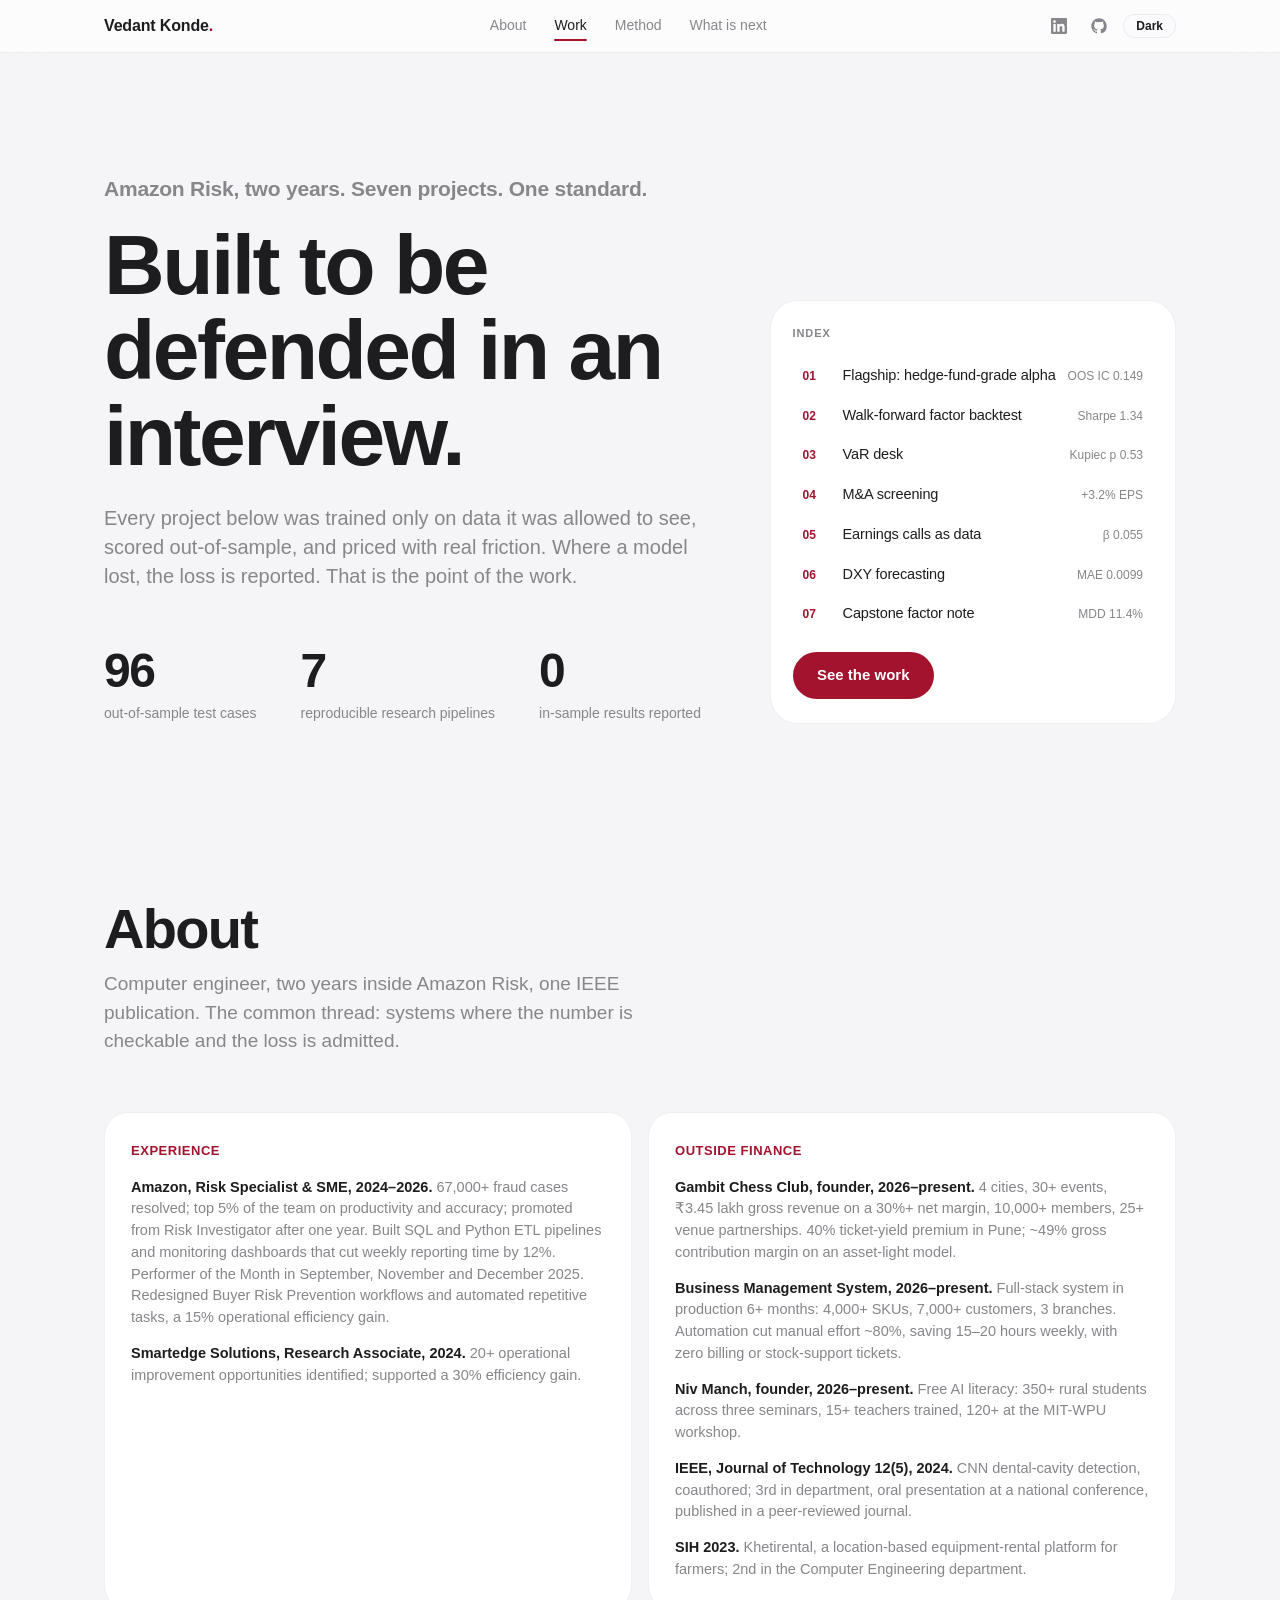
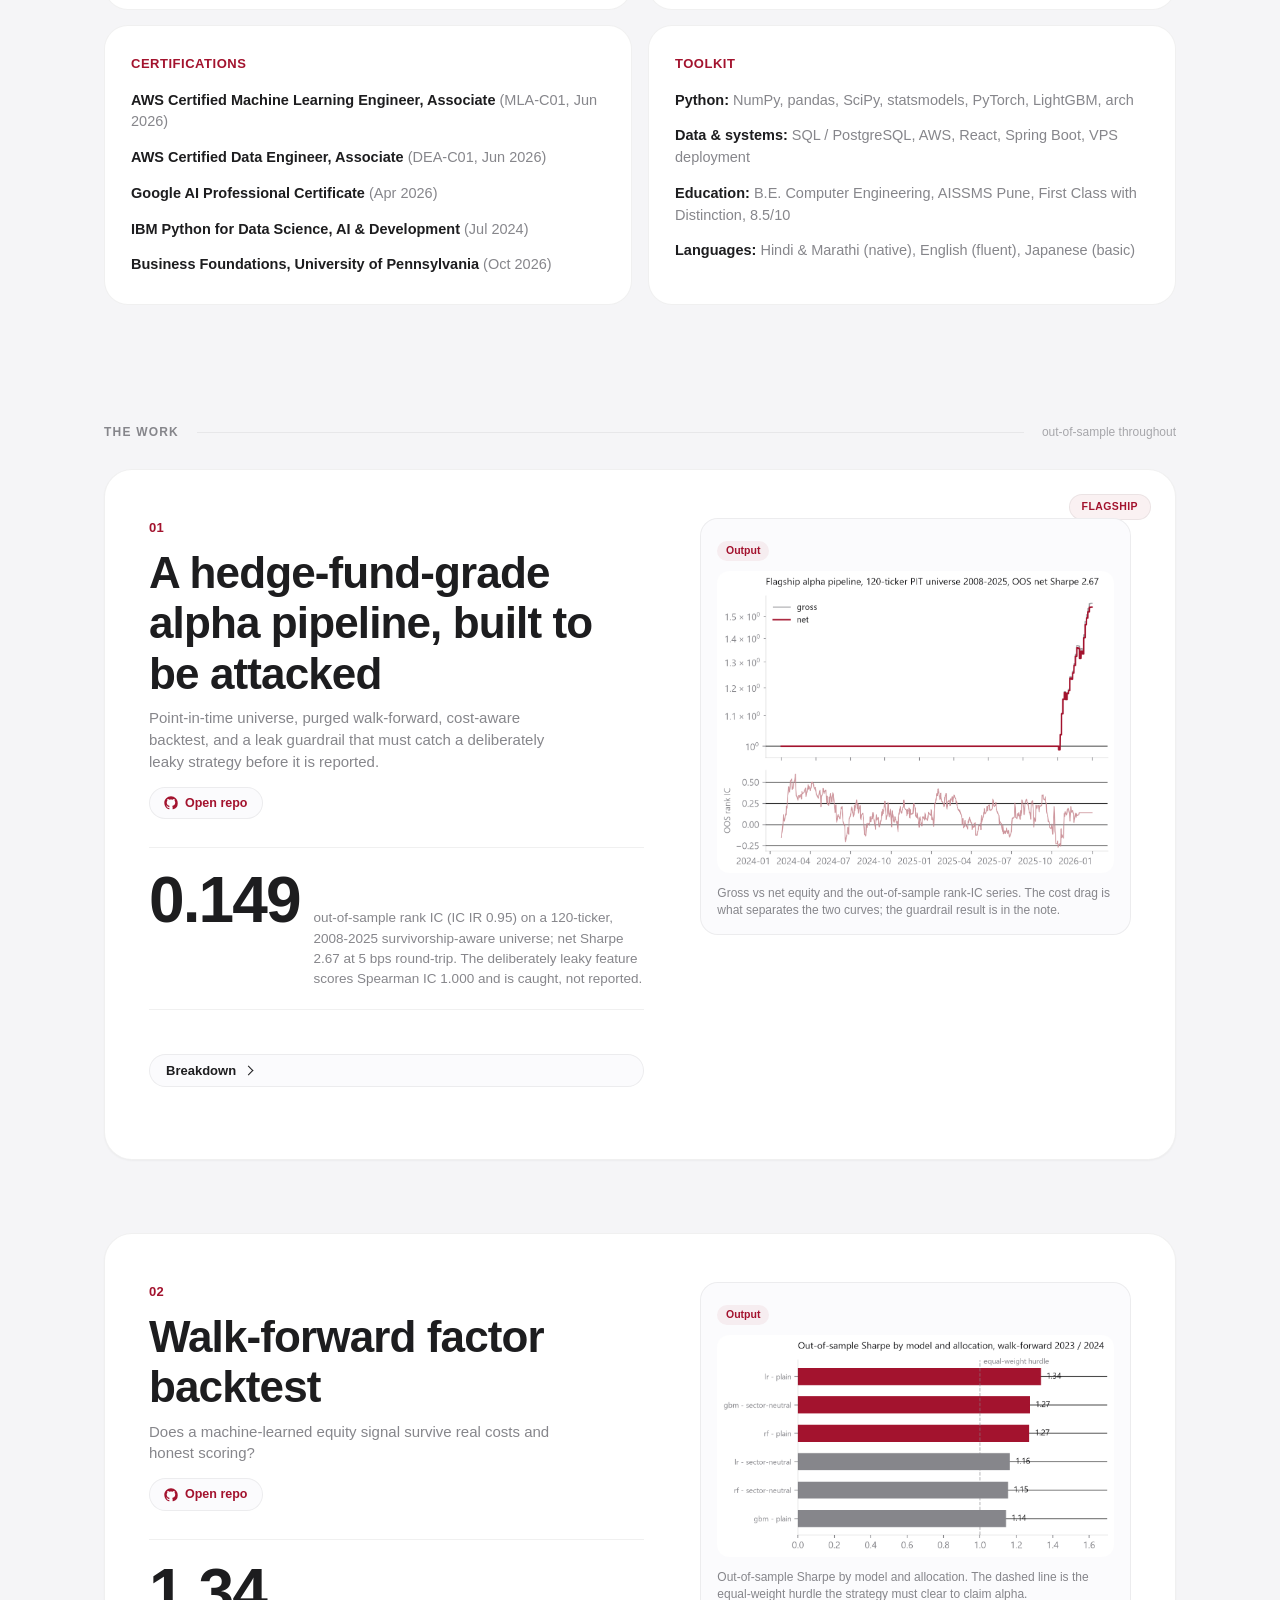
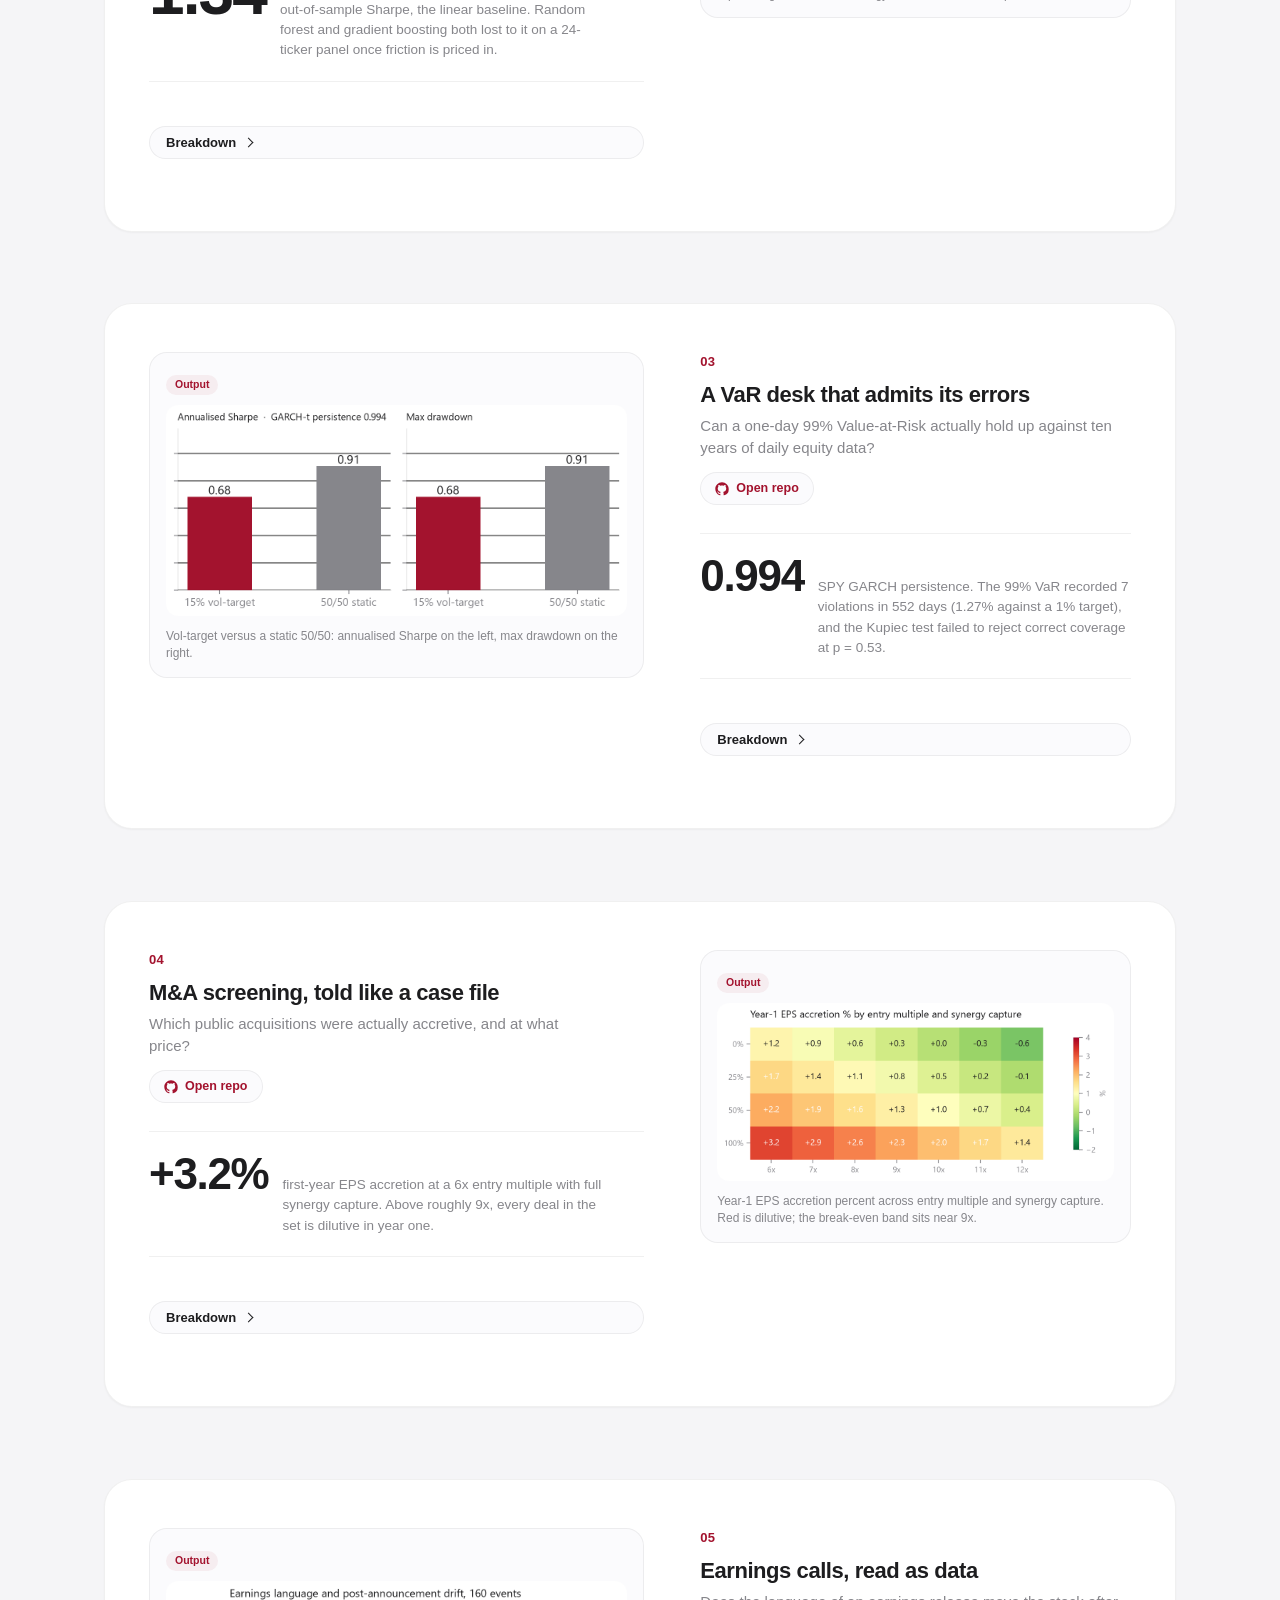
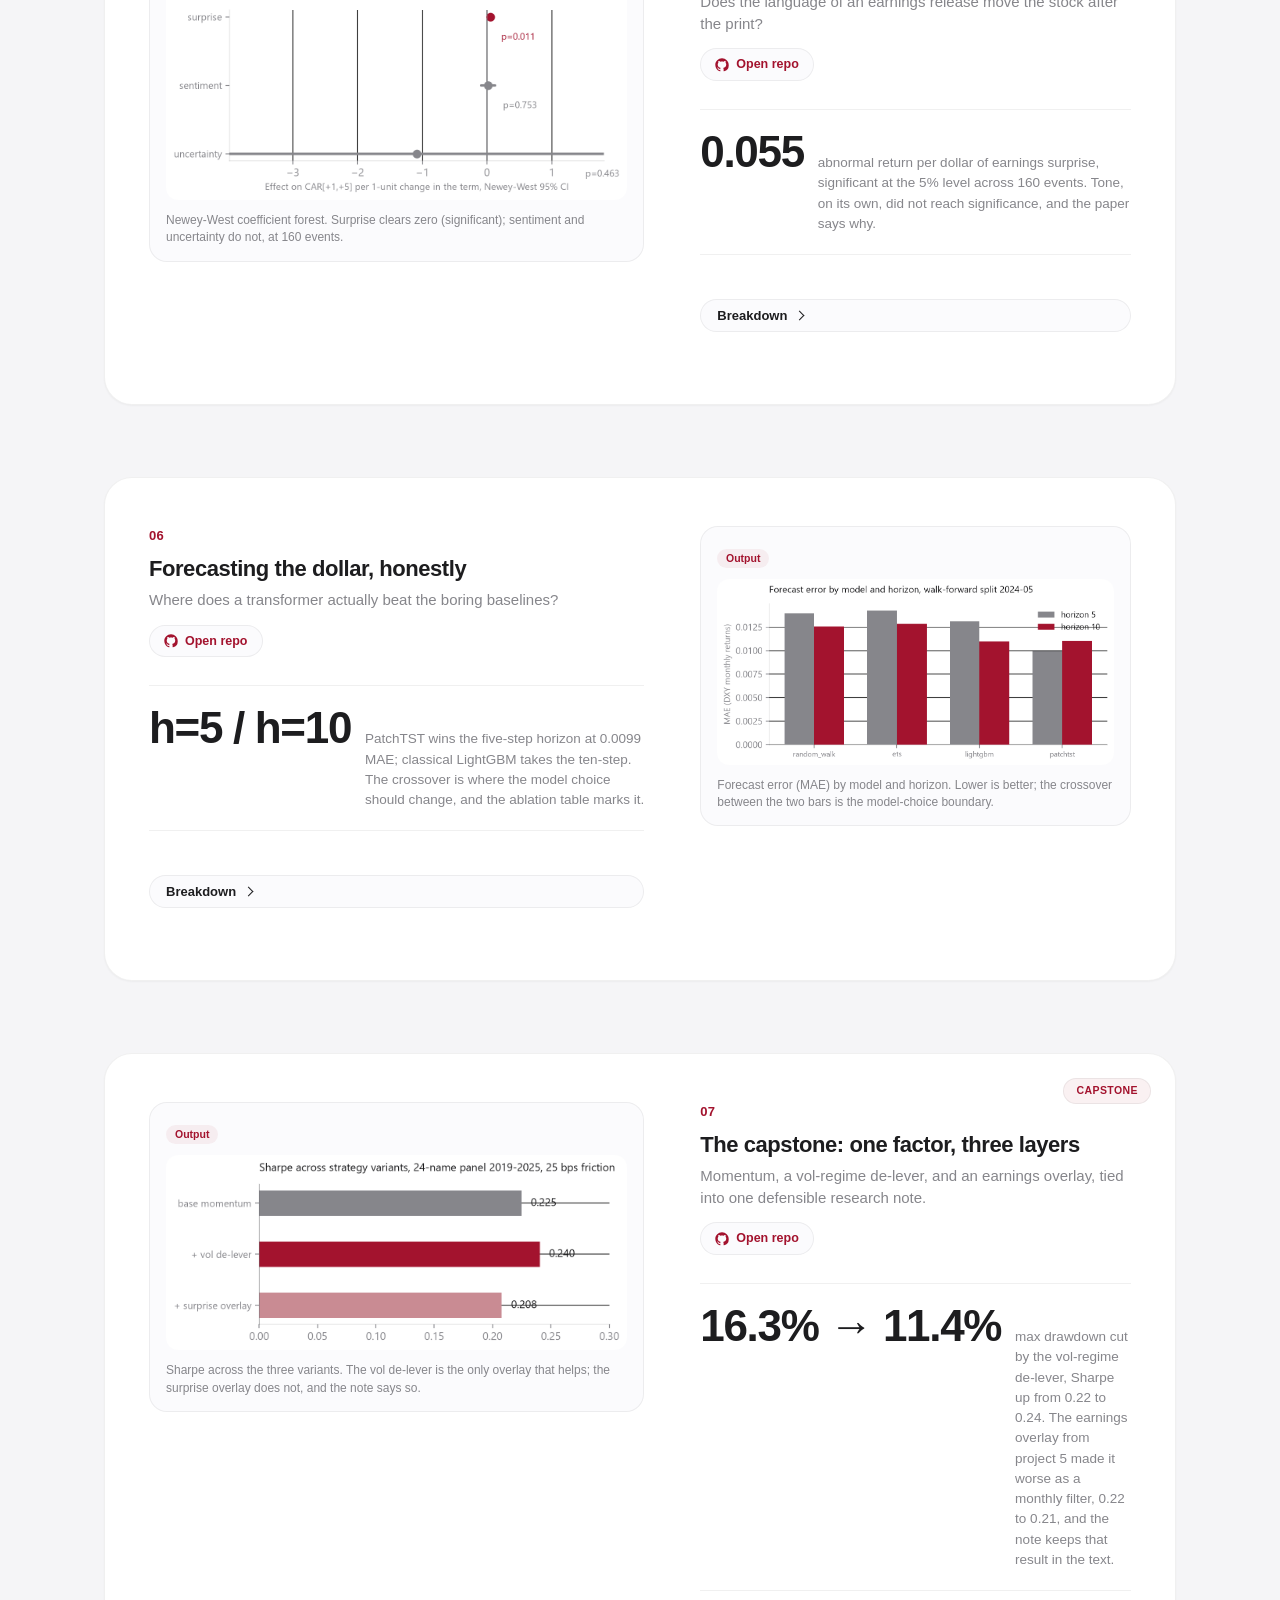
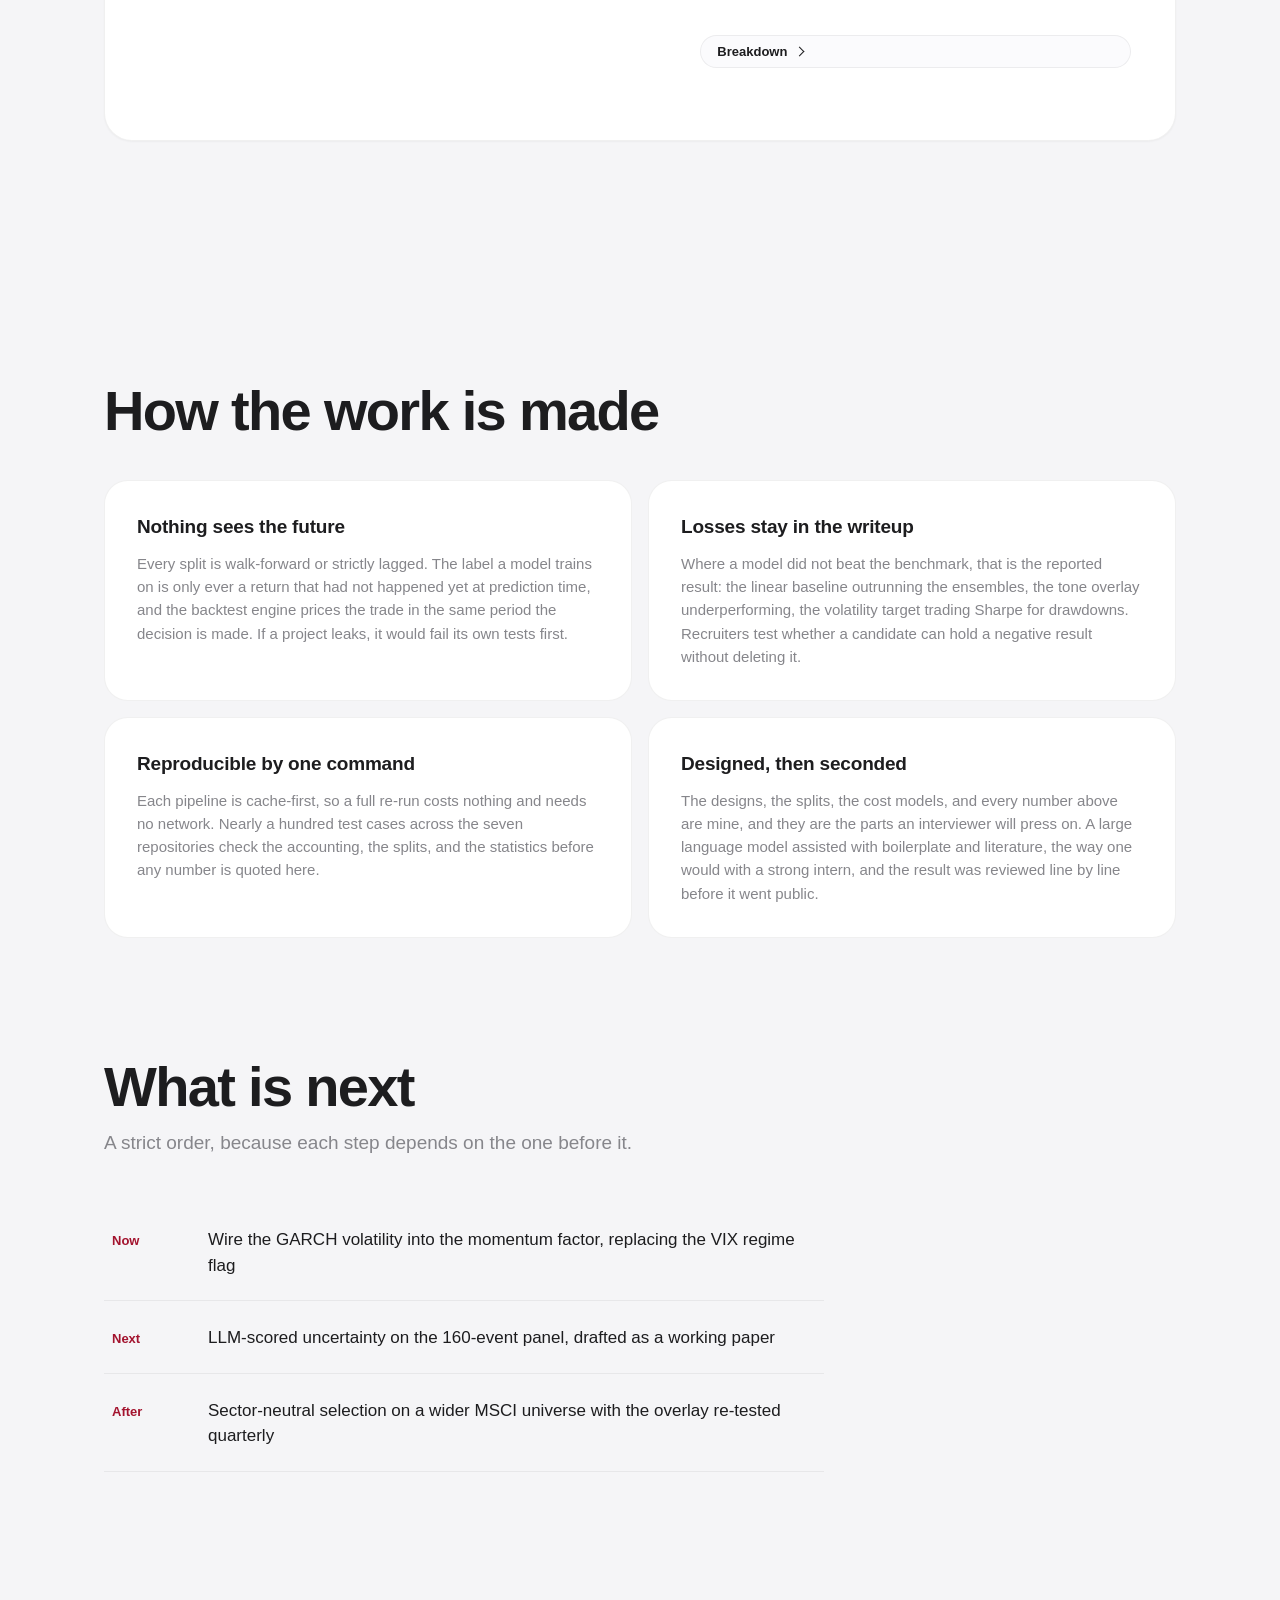
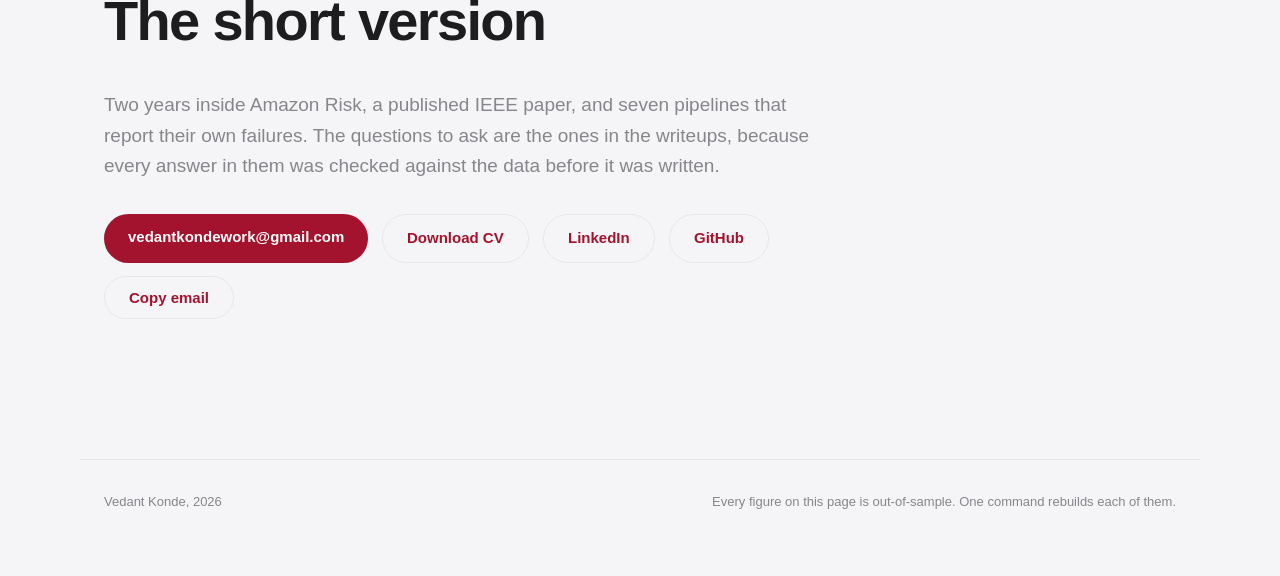
==== commit 2e92d7a5: "Add quant-portfolio as flagship project 01; renumber suite to seven" ====
--- a/index.html
+++ b/index.html
@@ -4,10 +4,10 @@
 <meta charset="utf-8">
 <meta name="viewport" content="width=device-width, initial-scale=1">
 <title>Vedant Konde. Quantitative finance, built to be defended.</title>
-<meta name="description" content="Six walk-forward quant and strategy projects: ML factor backtesting, GARCH VaR, M&A screening, NLP event studies, and deep forecasting. Every number is out-of-sample and reproducible.">
+<meta name="description" content="Seven walk-forward quant and strategy projects, headlined by a hedge-fund-grade cross-sectional equity alpha pipeline: purged walk-forward, point-in-time universe, cost-aware backtest, and a leak guardrail that proves its own numbers. Every number is out-of-sample and reproducible.">
 <meta name="theme-color" content="#f5f5f7" id="themeColor">
 <meta property="og:title" content="Vedant Konde — Quantitative Finance Portfolio">
-<meta property="og:description" content="Six walk-forward quant and strategy projects, every number out-of-sample and reproducible.">
+<meta property="og:description" content="Seven walk-forward quant and strategy projects, headlined by a hedge-fund-grade cross-sectional equity alpha pipeline. Every number out-of-sample and reproducible.">
 <meta property="og:type" content="website">
 <link rel="icon" href="data:image/svg+xml,%3Csvg xmlns='http://www.w3.org/2000/svg' viewBox='0 0 32 32'%3E%3Crect width='32' height='32' rx='8' fill='%23a3132e'/%3E%3Ctext x='16' y='22' font-family='-apple-system,Helvetica,sans-serif' font-size='16' font-weight='700' fill='white' text-anchor='middle'%3EV.%3C/text%3E%3C/svg%3E">
 <link rel="stylesheet" href="css/styles.css">
@@ -56,24 +56,25 @@
   <section class="hero" id="work">
     <div class="hero-grid">
       <div class="hero-main">
-        <p class="hero-kicker">Amazon Risk, two years. Six projects. One standard.</p>
+        <p class="hero-kicker">Amazon Risk, two years. Seven projects. One standard.</p>
         <h1 class="hero-title">Built to be<br>defended in an interview.</h1>
         <p class="hero-lede">Every project below was trained only on data it was allowed to see, scored out-of-sample, and priced with real friction. Where a model lost, the loss is reported. That is the point of the work.</p>
         <div class="hero-stats">
-          <div class="stat"><span class="stat-num" data-count="50">0</span><span class="stat-label">out-of-sample test cases</span></div>
-          <div class="stat"><span class="stat-num" data-count="6">0</span><span class="stat-label">reproducible research pipelines</span></div>
+          <div class="stat"><span class="stat-num" data-count="96">0</span><span class="stat-label">out-of-sample test cases</span></div>
+          <div class="stat"><span class="stat-num" data-count="7">0</span><span class="stat-label">reproducible research pipelines</span></div>
           <div class="stat"><span class="stat-num" data-count="0">0</span><span class="stat-label">in-sample results reported</span></div>
         </div>
       </div>
       <aside class="hero-index" aria-label="Project index">
         <span class="hero-index-label">Index</span>
         <ol>
-          <li><a href="#work-0"><span class="ix-no">01</span><span class="ix-name">Walk-forward factor backtest</span><span class="ix-metric">Sharpe 1.34</span></a></li>
-          <li><a href="#work-1"><span class="ix-no">02</span><span class="ix-name">VaR desk</span><span class="ix-metric">Kupiec p 0.53</span></a></li>
-          <li><a href="#work-2"><span class="ix-no">03</span><span class="ix-name">M&amp;A screening</span><span class="ix-metric">+3.2% EPS</span></a></li>
-          <li><a href="#work-3"><span class="ix-no">04</span><span class="ix-name">Earnings calls as data</span><span class="ix-metric">&beta; 0.055</span></a></li>
-          <li><a href="#work-4"><span class="ix-no">05</span><span class="ix-name">DXY forecasting</span><span class="ix-metric">MAE 0.0099</span></a></li>
-          <li><a href="#work-5"><span class="ix-no">06</span><span class="ix-name">Capstone factor note</span><span class="ix-metric">MDD 11.4%</span></a></li>
+          <li><a href="#work-0"><span class="ix-no">01</span><span class="ix-name">Flagship: hedge-fund-grade alpha</span><span class="ix-metric">OOS IC 0.149</span></a></li>
+          <li><a href="#work-1"><span class="ix-no">02</span><span class="ix-name">Walk-forward factor backtest</span><span class="ix-metric">Sharpe 1.34</span></a></li>
+          <li><a href="#work-2"><span class="ix-no">03</span><span class="ix-name">VaR desk</span><span class="ix-metric">Kupiec p 0.53</span></a></li>
+          <li><a href="#work-3"><span class="ix-no">04</span><span class="ix-name">M&amp;A screening</span><span class="ix-metric">+3.2% EPS</span></a></li>
+          <li><a href="#work-4"><span class="ix-no">05</span><span class="ix-name">Earnings calls as data</span><span class="ix-metric">&beta; 0.055</span></a></li>
+          <li><a href="#work-5"><span class="ix-no">06</span><span class="ix-name">DXY forecasting</span><span class="ix-metric">MAE 0.0099</span></a></li>
+          <li><a href="#work-6"><span class="ix-no">07</span><span class="ix-name">Capstone factor note</span><span class="ix-metric">MDD 11.4%</span></a></li>
         </ol>
         <a class="btn-primary" data-magnetic href="#work-0">See the work</a>
       </aside>
@@ -132,18 +133,49 @@
 
   <section class="bento" aria-label="Projects">
 
+    <!-- Flagship: hedge-fund-grade cross-sectional alpha pipeline -->
+    <article class="card card-hero" id="work-0" data-reveal data-tilt data-tilt-max="3">
+      <div class="card-text">
+      <span class="card-no">01</span>
+      <span class="card-chip">Flagship</span>
+      <div class="card-head">
+        <h2 class="card-title">A hedge-fund-grade alpha pipeline, built to be attacked</h2>
+        <p class="card-usecase">Point-in-time universe, purged walk-forward, cost-aware backtest, and a leak guardrail that must catch a deliberately leaky strategy before it is reported.</p>
+        <a class="card-repo" href="https://github.com/Vedantk910/quant-portfolio" target="_blank" rel="noopener"><svg viewBox="0 0 24 24" aria-hidden="true"><path d="M12 .5C5.65.5.5 5.65.5 12c0 5.08 3.29 9.39 7.86 10.91.58.11.79-.25.79-.56 0-.28-.01-1.02-.01-2-3.2.7-3.87-1.54-3.87-1.54-.52-1.33-1.28-1.69-1.28-1.69-1.04-.71.08-.7.08-.7 1.15.08 1.76 1.19 1.76 1.19 1.03 1.75 2.7 1.25 3.35.96.1-.75.4-1.25.72-1.54-2.55-.29-5.24-1.28-5.24-5.68 0-1.25.45-2.28 1.18-3.09-.12-.29-.51-1.46.11-3.05 0 0 .96-.31 3.15 1.18.91-.26 1.88-.38 2.86-.38.98 0 1.95.13 2.86.38 2.19-1.49 3.15-1.18 3.15-1.18.62 1.59.23 2.76.11 3.05.73.81 1.18 1.84 1.18 3.09 0 4.41-2.69 5.38-5.25 5.67.41.36.77 1.05.77 2.12 0 1.53-.01 2.78-.01 3.16 0 .31.21.67.8.56A10.52 10.52 0 0 0 23.5 12C23.5 5.65 18.35.5 12 .5z"/></svg>Open repo</a>
+      </div>
+      <p class="card-stat"><span class="stat-big">0.149</span><span class="stat-caps">out-of-sample rank IC (IC IR 0.95) on a 120-ticker, 2008-2025 survivorship-aware universe; net Sharpe 2.67 at 5 bps round-trip. The deliberately leaky feature scores Spearman IC 1.000 and is caught, not reported.</span></p>
+      <button class="fold-toggle" type="button" aria-expanded="false" aria-controls="detail-0">Breakdown<span class="fold-caret" aria-hidden="true"></span></button>
+      <div class="card-fold" id="detail-0">
+      <div class="card-detail">
+        <div class="field"><span class="field-k">Aim</span><span class="field-v">Build the research infrastructure a hedge fund would audit before trusting any backtest — point-in-time data, purged out-of-sample scoring, and honest cost and multiple-testing corrections — then prove it on a flagship cross-sectional signal.</span></div>
+        <div class="field"><span class="field-k">How I did it</span><span class="field-v">A seeded 120-ticker market with real listings, delistings, splits and dividends feeds a point-in-time store with a SHA-256 integrity manifest. Fifteen decision-time features (technical, fundamental, post-earnings) are scored by a purged anchored walk-forward — no time shuffles, no in-sample leakage — across a ridge/elastic-net baseline, LightGBM, and a naive momentum benchmark. Forecasts become a market- and sector-neutral long-short book, charged with commission, spread, square-root impact and borrow.</span></div>
+        <div class="field"><span class="field-k">Resources</span><span class="field-v"><strong>Python, pandas, scikit-learn, LightGBM, matplotlib, pytest.</strong> 120-ticker panel, 2008-2025, 46 tests. One command reproduces every number.</span></div>
+        <div class="field"><span class="field-k">Findings</span><span class="field-v">OOS rank IC 0.149 (IR 0.95), net Sharpe 2.67 vs gross 2.74. The elastic-net baseline beats the booster on raw IC (0.200 vs 0.149), and the deflated Sharpe over 24 trials is not significant — both results are printed in the research note, not deleted.</span></div>
+        <div class="field"><span class="field-k">Why it matters</span><span class="field-v">This is the methodology every other project on this page runs through: the leak guardrail, the equal-weight 20bp backtest pin, the purged split, and the cost model are load-bearing tests, and the one command that reproduces them is in the README.</span></div>
+        <div class="field"><span class="field-k">Skill learned</span><span class="field-v">Designing the validator before the signal. A pipeline that can catch its own leakage is worth more than one that happens to be correct.</span></div>
+      </div>
+      </div>
+      </div>
+      <figure class="card-figure">
+        <span class="fig-tag">Output</span>
+        <img class="fig-light" src="img/p7_flagship.png" alt="Net vs gross equity curve and out-of-sample rank IC over time" loading="lazy">
+        <img class="fig-dark" src="img/p7_flagship-dark.png" alt="Net vs gross equity curve and out-of-sample rank IC over time" loading="lazy">
+        <figcaption>Gross vs net equity and the out-of-sample rank-IC series. The cost drag is what separates the two curves; the guardrail result is in the note.</figcaption>
+      </figure>
+    </article>
+
     <!-- P1 hero card -->
-    <article class="card card-hero" id="work-0" data-reveal data-tilt data-tilt-max="3">
-      <div class="card-text">
-      <span class="card-no">01</span>
+    <article class="card card-hero" id="work-1" data-reveal data-tilt data-tilt-max="3">
+      <div class="card-text">
+      <span class="card-no">02</span>
       <div class="card-head">
         <h2 class="card-title">Walk-forward factor backtest</h2>
         <p class="card-usecase">Does a machine-learned equity signal survive real costs and honest scoring?</p>
         <a class="card-repo" href="https://github.com/Vedantk910/quant-ml-factor-backtest" target="_blank" rel="noopener"><svg viewBox="0 0 24 24" aria-hidden="true"><path d="M12 .5C5.65.5.5 5.65.5 12c0 5.08 3.29 9.39 7.86 10.91.58.11.79-.25.79-.56 0-.28-.01-1.02-.01-2-3.2.7-3.87-1.54-3.87-1.54-.52-1.33-1.28-1.69-1.28-1.69-1.04-.71.08-.7.08-.7 1.15.08 1.76 1.19 1.76 1.19 1.03 1.75 2.7 1.25 3.35.96.1-.75.4-1.25.72-1.54-2.55-.29-5.24-1.28-5.24-5.68 0-1.25.45-2.28 1.18-3.09-.12-.29-.51-1.46.11-3.05 0 0 .96-.31 3.15 1.18.91-.26 1.88-.38 2.86-.38.98 0 1.95.13 2.86.38 2.19-1.49 3.15-1.18 3.15-1.18.62 1.59.23 2.76.11 3.05.73.81 1.18 1.84 1.18 3.09 0 4.41-2.69 5.38-5.25 5.67.41.36.77 1.05.77 2.12 0 1.53-.01 2.78-.01 3.16 0 .31.21.67.8.56A10.52 10.52 0 0 0 23.5 12C23.5 5.65 18.35.5 12 .5z"/></svg>Open repo</a>
       </div>
       <p class="card-stat"><span class="stat-big">1.34</span><span class="stat-caps">out-of-sample Sharpe, the linear baseline. Random forest and gradient boosting both lost to it on a 24-ticker panel once friction is priced in.</span></p>
-      <button class="fold-toggle" type="button" aria-expanded="false" aria-controls="detail-0">Breakdown<span class="fold-caret" aria-hidden="true"></span></button>
-      <div class="card-fold" id="detail-0">
+      <button class="fold-toggle" type="button" aria-expanded="false" aria-controls="detail-1">Breakdown<span class="fold-caret" aria-hidden="true"></span></button>
+      <div class="card-fold" id="detail-1">
       <div class="card-detail">
         <div class="field"><span class="field-k">Aim</span><span class="field-v">Find out whether a learned equity signal survives real costs and honest out-of-sample scoring, not just a good-looking in-sample fit.</span></div>
         <div class="field"><span class="field-k">How I did it</span><span class="field-v">Ranked 24 US mega-caps by predicted one-month return, long the top 8, quarterly rebalance at 10 bps. Trained walk-forward, on data before each target year only, with a FRED macro overlay, and priced every trade.</span></div>
@@ -163,17 +195,17 @@
     </article>
 
     <!-- P2 wide card -->
-    <article class="card card-wide flip" id="work-1" data-reveal data-tilt data-tilt-max="2">
-      <div class="card-text">
-      <span class="card-no">02</span>
+    <article class="card card-wide flip" id="work-2" data-reveal data-tilt data-tilt-max="2">
+      <div class="card-text">
+      <span class="card-no">03</span>
       <div class="card-head">
         <h2 class="card-title">A VaR desk that admits its errors</h2>
         <p class="card-usecase">Can a one-day 99% Value-at-Risk actually hold up against ten years of daily equity data?</p>
         <a class="card-repo" href="https://github.com/Vedantk910/garch-var-desk" target="_blank" rel="noopener"><svg viewBox="0 0 24 24" aria-hidden="true"><path d="M12 .5C5.65.5.5 5.65.5 12c0 5.08 3.29 9.39 7.86 10.91.58.11.79-.25.79-.56 0-.28-.01-1.02-.01-2-3.2.7-3.87-1.54-3.87-1.54-.52-1.33-1.28-1.69-1.28-1.69-1.04-.71.08-.7.08-.7 1.15.08 1.76 1.19 1.76 1.19 1.03 1.75 2.7 1.25 3.35.96.1-.75.4-1.25.72-1.54-2.55-.29-5.24-1.28-5.24-5.68 0-1.25.45-2.28 1.18-3.09-.12-.29-.51-1.46.11-3.05 0 0 .96-.31 3.15 1.18.91-.26 1.88-.38 2.86-.38.98 0 1.95.13 2.86.38 2.19-1.49 3.15-1.18 3.15-1.18.62 1.59.23 2.76.11 3.05.73.81 1.18 1.84 1.18 3.09 0 4.41-2.69 5.38-5.25 5.67.41.36.77 1.05.77 2.12 0 1.53-.01 2.78-.01 3.16 0 .31.21.67.8.56A10.52 10.52 0 0 0 23.5 12C23.5 5.65 18.35.5 12 .5z"/></svg>Open repo</a>
       </div>
       <p class="card-stat"><span class="stat-big">0.994</span><span class="stat-caps">SPY GARCH persistence. The 99% VaR recorded 7 violations in 552 days (1.27% against a 1% target), and the Kupiec test failed to reject correct coverage at p = 0.53.</span></p>
-      <button class="fold-toggle" type="button" aria-expanded="false" aria-controls="detail-1">Breakdown<span class="fold-caret" aria-hidden="true"></span></button>
-      <div class="card-fold" id="detail-1">
+      <button class="fold-toggle" type="button" aria-expanded="false" aria-controls="detail-2">Breakdown<span class="fold-caret" aria-hidden="true"></span></button>
+      <div class="card-fold" id="detail-2">
       <div class="card-detail">
         <div class="field"><span class="field-k">Aim</span><span class="field-v">Build a Value-at-Risk desk whose coverage can be tested against a decade of daily returns, not just asserted on paper.</span></div>
         <div class="field"><span class="field-k">How I did it</span><span class="field-v">GARCH(1,1)-t and EGARCH volatility forecasting on SPY, Kupiec and Christoffersen coverage backtests on the 99% VaR, then a 15% vol-target overlay against a static 50/50 benchmark.</span></div>
@@ -193,17 +225,17 @@
     </article>
 
     <!-- P3 square -->
-    <article class="card card-square" id="work-2" data-reveal data-tilt data-tilt-max="2">
-      <div class="card-text">
-      <span class="card-no">03</span>
+    <article class="card card-square" id="work-3" data-reveal data-tilt data-tilt-max="2">
+      <div class="card-text">
+      <span class="card-no">04</span>
       <div class="card-head">
         <h2 class="card-title">M&amp;A screening, told like a case file</h2>
         <p class="card-usecase">Which public acquisitions were actually accretive, and at what price?</p>
         <a class="card-repo" href="https://github.com/Vedantk910/ma-case-file" target="_blank" rel="noopener"><svg viewBox="0 0 24 24" aria-hidden="true"><path d="M12 .5C5.65.5.5 5.65.5 12c0 5.08 3.29 9.39 7.86 10.91.58.11.79-.25.79-.56 0-.28-.01-1.02-.01-2-3.2.7-3.87-1.54-3.87-1.54-.52-1.33-1.28-1.69-1.28-1.69-1.04-.71.08-.7.08-.7 1.15.08 1.76 1.19 1.76 1.19 1.03 1.75 2.7 1.25 3.35.96.1-.75.4-1.25.72-1.54-2.55-.29-5.24-1.28-5.24-5.68 0-1.25.45-2.28 1.18-3.09-.12-.29-.51-1.46.11-3.05 0 0 .96-.31 3.15 1.18.91-.26 1.88-.38 2.86-.38.98 0 1.95.13 2.86.38 2.19-1.49 3.15-1.18 3.15-1.18.62 1.59.23 2.76.11 3.05.73.81 1.18 1.84 1.18 3.09 0 4.41-2.69 5.38-5.25 5.67.41.36.77 1.05.77 2.12 0 1.53-.01 2.78-.01 3.16 0 .31.21.67.8.56A10.52 10.52 0 0 0 23.5 12C23.5 5.65 18.35.5 12 .5z"/></svg>Open repo</a>
       </div>
       <p class="card-stat"><span class="stat-big">+3.2%</span><span class="stat-caps">first-year EPS accretion at a 6x entry multiple with full synergy capture. Above roughly 9x, every deal in the set is dilutive in year one.</span></p>
-      <button class="fold-toggle" type="button" aria-expanded="false" aria-controls="detail-2">Breakdown<span class="fold-caret" aria-hidden="true"></span></button>
-      <div class="card-fold" id="detail-2">
+      <button class="fold-toggle" type="button" aria-expanded="false" aria-controls="detail-3">Breakdown<span class="fold-caret" aria-hidden="true"></span></button>
+      <div class="card-fold" id="detail-3">
       <div class="card-detail">
         <div class="field"><span class="field-k">Aim</span><span class="field-v">Screen real public acquisitions for first-year EPS accretion and find the entry price at which the maths stops working.</span></div>
         <div class="field"><span class="field-k">How I did it</span><span class="field-v">Twelve e-commerce and logistics deals swept across entry-multiple and synergy-capture grids, a DCF discount-rate sensitivity band, and a roll-up IRR matrix.</span></div>
@@ -223,17 +255,17 @@
     </article>
 
     <!-- P5 square -->
-    <article class="card card-square flip" id="work-3" data-reveal data-tilt data-tilt-max="2">
-      <div class="card-text">
-      <span class="card-no">04</span>
+    <article class="card card-square flip" id="work-4" data-reveal data-tilt data-tilt-max="2">
+      <div class="card-text">
+      <span class="card-no">05</span>
       <div class="card-head">
         <h2 class="card-title">Earnings calls, read as data</h2>
         <p class="card-usecase">Does the language of an earnings release move the stock after the print?</p>
         <a class="card-repo" href="https://github.com/Vedantk910/earnings-call-nlp" target="_blank" rel="noopener"><svg viewBox="0 0 24 24" aria-hidden="true"><path d="M12 .5C5.65.5.5 5.65.5 12c0 5.08 3.29 9.39 7.86 10.91.58.11.79-.25.79-.56 0-.28-.01-1.02-.01-2-3.2.7-3.87-1.54-3.87-1.54-.52-1.33-1.28-1.69-1.28-1.69-1.04-.71.08-.7.08-.7 1.15.08 1.76 1.19 1.76 1.19 1.03 1.75 2.7 1.25 3.35.96.1-.75.4-1.25.72-1.54-2.55-.29-5.24-1.28-5.24-5.68 0-1.25.45-2.28 1.18-3.09-.12-.29-.51-1.46.11-3.05 0 0 .96-.31 3.15 1.18.91-.26 1.88-.38 2.86-.38.98 0 1.95.13 2.86.38 2.19-1.49 3.15-1.18 3.15-1.18.62 1.59.23 2.76.11 3.05.73.81 1.18 1.84 1.18 3.09 0 4.41-2.69 5.38-5.25 5.67.41.36.77 1.05.77 2.12 0 1.53-.01 2.78-.01 3.16 0 .31.21.67.8.56A10.52 10.52 0 0 0 23.5 12C23.5 5.65 18.35.5 12 .5z"/></svg>Open repo</a>
       </div>
       <p class="card-stat"><span class="stat-big">0.055</span><span class="stat-caps">abnormal return per dollar of earnings surprise, significant at the 5% level across 160 events. Tone, on its own, did not reach significance, and the paper says why.</span></p>
-      <button class="fold-toggle" type="button" aria-expanded="false" aria-controls="detail-3">Breakdown<span class="fold-caret" aria-hidden="true"></span></button>
-      <div class="card-fold" id="detail-3">
+      <button class="fold-toggle" type="button" aria-expanded="false" aria-controls="detail-4">Breakdown<span class="fold-caret" aria-hidden="true"></span></button>
+      <div class="card-fold" id="detail-4">
       <div class="card-detail">
         <div class="field"><span class="field-k">Aim</span><span class="field-v">Test whether the language of an earnings release moves the stock after the print, using a defensible event-study design rather than a vibes check.</span></div>
         <div class="field"><span class="field-k">How I did it</span><span class="field-v">160 firm-quarter events across 10 firms: SEC EDGAR release text, deterministic tone and uncertainty scoring, market-model abnormal returns, then a Newey-West HAC regression with firm fixed effects.</span></div>
@@ -253,17 +285,17 @@
     </article>
 
     <!-- P4 wide -->
-    <article class="card card-wide" id="work-4" data-reveal data-tilt data-tilt-max="2">
-      <div class="card-text">
-      <span class="card-no">05</span>
+    <article class="card card-wide" id="work-5" data-reveal data-tilt data-tilt-max="2">
+      <div class="card-text">
+      <span class="card-no">06</span>
       <div class="card-head">
         <h2 class="card-title">Forecasting the dollar, honestly</h2>
         <p class="card-usecase">Where does a transformer actually beat the boring baselines?</p>
         <a class="card-repo" href="https://github.com/Vedantk910/patchtst-forecast" target="_blank" rel="noopener"><svg viewBox="0 0 24 24" aria-hidden="true"><path d="M12 .5C5.65.5.5 5.65.5 12c0 5.08 3.29 9.39 7.86 10.91.58.11.79-.25.79-.56 0-.28-.01-1.02-.01-2-3.2.7-3.87-1.54-3.87-1.54-.52-1.33-1.28-1.69-1.28-1.69-1.04-.71.08-.7.08-.7 1.15.08 1.76 1.19 1.76 1.19 1.03 1.75 2.7 1.25 3.35.96.1-.75.4-1.25.72-1.54-2.55-.29-5.24-1.28-5.24-5.68 0-1.25.45-2.28 1.18-3.09-.12-.29-.51-1.46.11-3.05 0 0 .96-.31 3.15 1.18.91-.26 1.88-.38 2.86-.38.98 0 1.95.13 2.86.38 2.19-1.49 3.15-1.18 3.15-1.18.62 1.59.23 2.76.11 3.05.73.81 1.18 1.84 1.18 3.09 0 4.41-2.69 5.38-5.25 5.67.41.36.77 1.05.77 2.12 0 1.53-.01 2.78-.01 3.16 0 .31.21.67.8.56A10.52 10.52 0 0 0 23.5 12C23.5 5.65 18.35.5 12 .5z"/></svg>Open repo</a>
       </div>
       <p class="card-stat"><span class="stat-big">h=5 / h=10</span><span class="stat-caps">PatchTST wins the five-step horizon at 0.0099 MAE; classical LightGBM takes the ten-step. The crossover is where the model choice should change, and the ablation table marks it.</span></p>
-      <button class="fold-toggle" type="button" aria-expanded="false" aria-controls="detail-4">Breakdown<span class="fold-caret" aria-hidden="true"></span></button>
-      <div class="card-fold" id="detail-4">
+      <button class="fold-toggle" type="button" aria-expanded="false" aria-controls="detail-5">Breakdown<span class="fold-caret" aria-hidden="true"></span></button>
+      <div class="card-fold" id="detail-5">
       <div class="card-detail">
         <div class="field"><span class="field-k">Aim</span><span class="field-v">Find where a transformer actually beats the boring forecasting baselines, and mark the horizon where the answer flips.</span></div>
         <div class="field"><span class="field-k">How I did it</span><span class="field-v">Monthly DXY returns with a walk-forward split at May 2024: a patched transformer trained with early stopping against ETS, recursive LightGBM, and the random walk, at horizons 5 and 10, with a PSI drift monitor wired in.</span></div>
@@ -283,9 +315,9 @@
     </article>
 
     <!-- P6 capstone -->
-    <article class="card card-wide flip" id="work-5" data-reveal data-tilt data-tilt-max="2">
-      <div class="card-text">
-      <span class="card-no">06</span>
+    <article class="card card-wide flip" id="work-6" data-reveal data-tilt data-tilt-max="2">
+      <div class="card-text">
+      <span class="card-no">07</span>
       <span class="card-chip">Capstone</span>
       <div class="card-head">
         <h2 class="card-title">The capstone: one factor, three layers</h2>
@@ -293,8 +325,8 @@
         <a class="card-repo" href="https://github.com/Vedantk910/alpha-report" target="_blank" rel="noopener"><svg viewBox="0 0 24 24" aria-hidden="true"><path d="M12 .5C5.65.5.5 5.65.5 12c0 5.08 3.29 9.39 7.86 10.91.58.11.79-.25.79-.56 0-.28-.01-1.02-.01-2-3.2.7-3.87-1.54-3.87-1.54-.52-1.33-1.28-1.69-1.28-1.69-1.04-.71.08-.7.08-.7 1.15.08 1.76 1.19 1.76 1.19 1.03 1.75 2.7 1.25 3.35.96.1-.75.4-1.25.72-1.54-2.55-.29-5.24-1.28-5.24-5.68 0-1.25.45-2.28 1.18-3.09-.12-.29-.51-1.46.11-3.05 0 0 .96-.31 3.15 1.18.91-.26 1.88-.38 2.86-.38.98 0 1.95.13 2.86.38 2.19-1.49 3.15-1.18 3.15-1.18.62 1.59.23 2.76.11 3.05.73.81 1.18 1.84 1.18 3.09 0 4.41-2.69 5.38-5.25 5.67.41.36.77 1.05.77 2.12 0 1.53-.01 2.78-.01 3.16 0 .31.21.67.8.56A10.52 10.52 0 0 0 23.5 12C23.5 5.65 18.35.5 12 .5z"/></svg>Open repo</a>
       </div>
       <p class="card-stat"><span class="stat-big">16.3% &rarr; 11.4%</span><span class="stat-caps">max drawdown cut by the vol-regime de-lever, Sharpe up from 0.22 to 0.24. The earnings overlay from project 5 made it worse as a monthly filter, 0.22 to 0.21, and the note keeps that result in the text.</span></p>
-      <button class="fold-toggle" type="button" aria-expanded="false" aria-controls="detail-5">Breakdown<span class="fold-caret" aria-hidden="true"></span></button>
-      <div class="card-fold" id="detail-5">
+      <button class="fold-toggle" type="button" aria-expanded="false" aria-controls="detail-6">Breakdown<span class="fold-caret" aria-hidden="true"></span></button>
+      <div class="card-fold" id="detail-6">
       <div class="card-detail">
         <div class="field"><span class="field-k">Aim</span><span class="field-v">Tie the earlier projects into one defensible strategy: a momentum factor, a vol-regime de-lever, and an earnings overlay, priced end to end.</span></div>
         <div class="field"><span class="field-k">How I did it</span><span class="field-v">A 12/1 momentum factor on 24 mega-caps from 2019 to 2025, at 25 bps friction, with a VIX-regime exposure control and the project-5 surprise screen as an entry filter, written up in the style of a hedge-fund PMO note.</span></div>
@@ -328,7 +360,7 @@
       </div>
       <div class="method-cell" data-reveal>
         <h3>Reproducible by one command</h3>
-        <p>Each pipeline is cache-first, so a full re-run costs nothing and needs no network. Fifty test cases across the six repositories check the accounting, the splits, and the statistics before any number is quoted here.</p>
+        <p>Each pipeline is cache-first, so a full re-run costs nothing and needs no network. Nearly a hundred test cases across the seven repositories check the accounting, the splits, and the statistics before any number is quoted here.</p>
       </div>
       <div class="method-cell" data-reveal>
         <h3>Designed, then seconded</h3>
@@ -349,7 +381,7 @@
 
   <section class="contact">
     <h2 class="section-title">The short version</h2>
-    <p class="contact-line">Two years inside Amazon Risk, a published IEEE paper, and six pipelines that report their own failures. The questions to ask are the ones in the writeups, because every answer in them was checked against the data before it was written.</p>
+    <p class="contact-line">Two years inside Amazon Risk, a published IEEE paper, and seven pipelines that report their own failures. The questions to ask are the ones in the writeups, because every answer in them was checked against the data before it was written.</p>
     <div class="contact-actions">
       <a class="btn-primary" data-magnetic href="mailto:vedantkondework@gmail.com">vedantkondework@gmail.com</a>
       <a class="btn-ghost" data-magnetic href="Vedant_Konde_CV_Final.docx" target="_blank" rel="noopener">Download CV</a>
